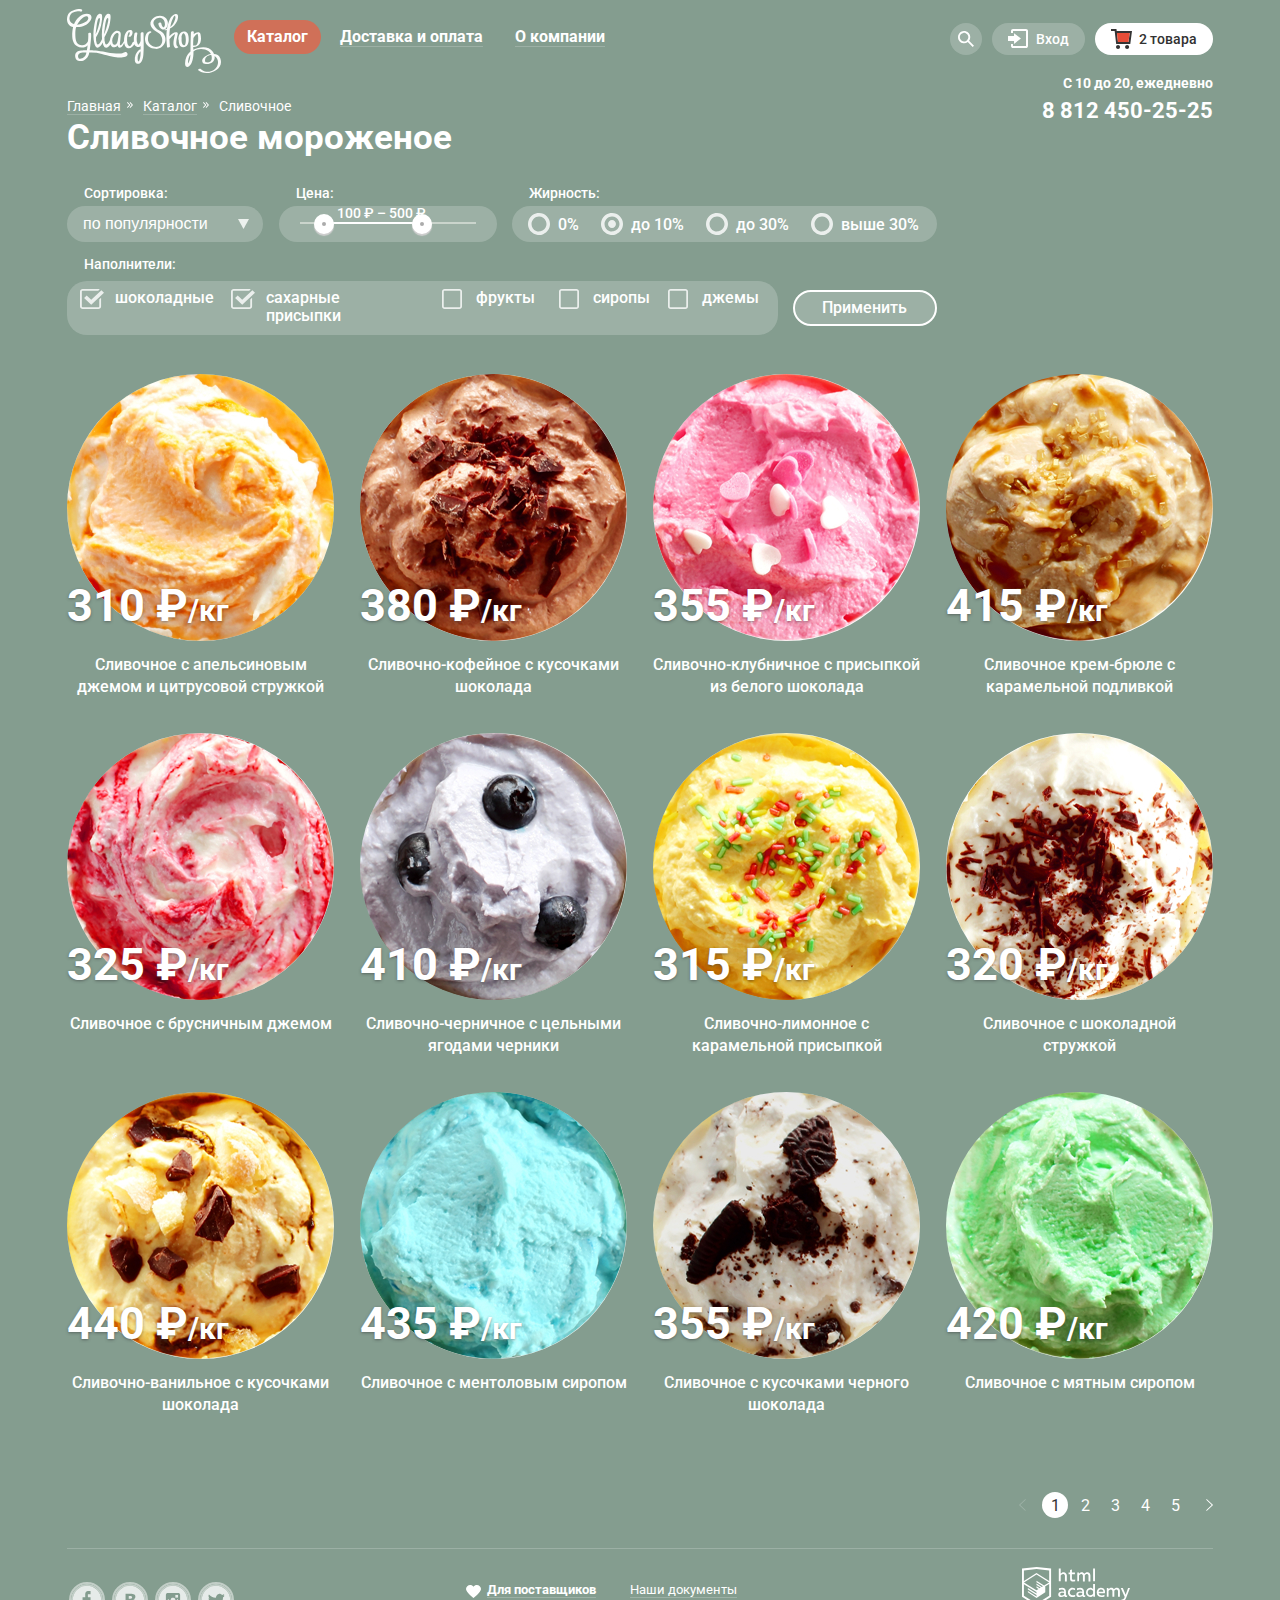
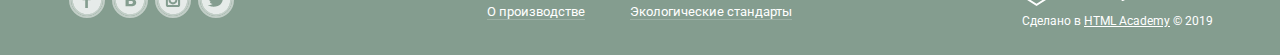
==== catalog.html @ bc0d230f "Декоративные элементы на внутренней странице Правки" ====
<!DOCTYPE html>
<html class="page" lang="ru">

<head>
  <meta charset="utf-8">
  <title>Каталог магазина "Глейси"</title>
  <link rel="stylesheet" href="https://fonts.googleapis.com/css2?family=Roboto:wght@400;500;700&;subset=latin,cyrillic">
  <link href="css/normalize.css" rel="stylesheet">
  <link href="css/style.css" rel="stylesheet">
</head>

<body class="page-body inner-body">
  <header class="main-header container">
    <nav class="main-navigation">
      <a class="main-header-logo" href="index.html">
        <img src="img/logo.svg" width="154" height="64" alt="Логотип магазина Глейси">
      </a>
      <ul class="site-navigation">
        <li class="site-navigation-item site-navigation-current"><a class="site-navigation-link">Каталог</a>
          <ul class="sub-navigation">
            <li><a class="sub-navigation-title">Новинки</a></li>
            <li><a class="sub-navigation-link sub-navigation-current" href="catalog.html">Сливочное</a></li>
            <li><a class="sub-navigation-link" href="">Щербеты</a></li>
            <li><a class="sub-navigation-link" href="">Фруктовый лед</a></li>
            <li><a class="sub-navigation-link" href="">Мелорин</a></li>
          </ul>
        </li>
        <li class="site-navigation-item"><a class="site-navigation-link" href=""><span>Доставка и оплата</span></a></li>
        <li class="site-navigation-item"><a class="site-navigation-link" href=""><span>О компании</span></a></li>
      </ul>
    </nav>
    <div class="user-navigation">
      <div class="header-search-wrapper">
        <form class="header-search" method="post">
          <label for="search"></label>
          <input type="search" id="search" placeholder="Крем-брюле">
        </form>
      </div>
      <div class="header-login-wrapper">
        <button class="header-login user-button" type="button">Вход</button>
        <section class="modal-account">
          <h2 class="visually-hidden">Вход в личный кабинет</h2>
          <form class="account-form" action="#" method="post">
            <p>
              <label class="visually-hidden" for="account-email">Ваш e-mail</label>
              <input type="email" id="account-email" placeholder="email@example.com">
            </p>
            <p>
              <label class="visually-hidden" for="password">Ваш пароль</label>
              <input type="password" id="password" placeholder="......">
            </p>
            <button class="account-button button" type="submit">Войти</button>
          </form>
          <div class="modal-link-wrapper">
            <a class="modal-link" href="#"><span>Забыли пароль?</span></a>
            <a class="modal-link" href="#"><span>Новая регистрация</span></a>
          </div>
        </section>
      </div>
      <div class="header-cart-wrapper">
        <button class="header-cart user-button header-cart-full" type="button">2 товара</button>
        <section class="modal-user-cart">
          <h2 class="visually-hidden">Товары корзины</h2>
          <div class="modal-user-cart-wrapper">
            <ul class="user-cart-list">
              <li class="user-cart-item">
                <button class="item-remove" type="button" aria-label="Отменить"></button>
                <img src="img/cart-image-1.png" width="33" height="33" alt="Пломбир с апельсиновым джемом">
                <h3 class="cart-item-title">Пломбир с апельсиновым джемом</h3>
                <p class="cart-item-price">1,5 кг х <span>200 руб.</span></p>
                <p class="cart-item-total-price">300 руб.</p>
              </li>
              <li class="user-cart-item">
                <button class="item-remove" type="button" aria-label="Отменить"></button>
                <img src="img/cart-image-2.png" width="33" height="33" alt="Клубничный пломбир с присыпкой из белого шоколада">
                <h3 class="cart-item-title">Клубничный пломбир с присыпкой из белого шоколада</h3>
                <p class="cart-item-price">1,5 кг х <span>300 руб.</span></p>
                <p class="cart-item-total-price">450 руб.</p>
              </li>
            </ul>
            <p class="user-cart-total-price">Итого: 750 руб.</p>
            <a class="user-cart-button button" href="#">Оформить заказ</a>
          </div>
        </section>
      </div>
    </div>
    <div class="header-contact-wrapper">
      <p class="header-opening">С 10 до 20, ежедневно</p>
      <a class="header-tel" href="tel:88124502525">8 812 450-25-25</a>
    </div>
  </header>

  <main class="page-catalog container">
    <ul class="breadcrumbs">
      <li>
        <a href="index.html">Главная</a>
      </li>
      <li>
        <a href="catalog.html">Каталог</a>
      </li>
      <li class="breadcrumbs-current">
        Сливочное
      </li>
    </ul>
    <h1 class="page-title">Сливочное мороженое</h1>
    <section class="filter">
      <h2 class="visually-hidden">Фильтр мороженого</h2>
      <form class="filter-form" action="https://echo.htmlacademy.ru/" method="get">
        <fieldset class="sorting">
          <legend>Сортировка:</legend>
          <select class="filter-sorting" name="sorting">
            <option class="filter-sorting-option" value="rating">по популярности</option>
            <option class="filter-sorting-option" value="low-cost">сначала не дорогие</option>
            <option class="filter-sorting-option" value="high-cost">сначала дорогие</option>
            <option class="filter-sorting-option" value="fat-content">по жирности</option>
          </select>
        </fieldset>
        <fieldset class="price">
          <legend>Цена:</legend>
          <div class="range-filter">
            <div class="range-controls">
              <div class="scale">
                <div class="bar"></div>
                <div class="toggle toggle-min"></div>
                <div class="toggle toggle-max"></div>
            </div>
            </div>
            <div class="price-controls">
              <label class="min-price">
              100 ₽ – <input class="visually-hidden" type="number" name="min-price" value="0">
              </label>
              <label class="max-price">
                500 ₽ <input class="visually-hidden" type="number" name="max-price" value="15000">
              </label>
            </div>
        </div>
        </fieldset>
        <fieldset class="fat">
          <legend>Жирность:</legend>
          <ul class="fat-list">
            <li class="filter-option filter-radio">
              <input class="visually-hidden filter-input-radio filter-input" type="radio" id="fat-zero" name="fat" value="zero">
              <label for="fat-zero">0%</label>
            </li>
            <li class="filter-option filter-radio">
              <input class="visually-hidden filter-input-radio filter-input" type="radio" id="fat-ten" name="fat" value="ten" checked>
              <label for="fat-ten">до 10%</label>
            </li>
            <li class="filter-option filter-radio">
              <input class="visually-hidden filter-input-radio filter-input" type="radio" id="fat-lessthirty" name="fat" value="lessthirty">
              <label for="fat-lessthirty">до 30%</label>
            </li>
            <li class="filter-option filter-radio">
              <input class="visually-hidden filter-input-radio filter-input" type="radio" id="fat-morethirty" name="fat" value="morethirty">
              <label for="fat-morethirty">выше 30%</label>
            </li>
          </ul>
        </fieldset>
        <fieldset class="filling">
          <legend class="filling-legend">Наполнители:</legend>
          <ul class="filling-list">
            <li class="filter-option-checkbox filter-checkbox">
              <input class="visually-hidden filter-input-checkbox filter-input" type="checkbox" name="chocolate" id="chocolate" checked>
              <label for="chocolate">шоколадные</label>
            </li>
            <li class="filter-option-checkbox filter-checkbox">
              <input class="visually-hidden filter-input-checkbox filter-input" type="checkbox" name="sugar" id="sugar" checked>
              <label for="sugar">сахарные присыпки</label>
            </li>
            <li class="filter-option-checkbox filter-checkbox">
              <input class="visually-hidden filter-input-checkbox filter-input" type="checkbox" name="fruits" id="fruits">
              <label for="fruits">фрукты</label>
            </li>
            <li class="filter-option-checkbox filter-checkbox">
              <input class="visually-hidden filter-input-checkbox filter-input" type="checkbox" name="syrup" id="syrup">
              <label for="syrup">сиропы</label>
            </li>
            <li class="filter-option-checkbox filter-checkbox">
              <input class="visually-hidden filter-input-checkbox filter-input" type="checkbox" name="jam" id="jam">
              <label for="jam">джемы</label>
            </li>
          </ul>
        </fieldset>
        <button class="filter-button" type="submit">Применить</button>
      </form>
    </section>
    <section class="catalog">
      <h2 class="visually-hidden">Каталог сливочного мороженого</h2>
      <ul class="catalog-list">
        <li class="catalog-item">
          <img class="catalog-image" src="img/catalog-image-1.jpg" width="267" height="267" alt="Апельсиновое мороженое">
          <p class="catalog-price">310 ₽<span>/кг</span></p>
          <h3 class="catalog-title">Сливочное с апельсиновым джемом и цитрусовой стружкой</h3>
          <div class="catalog-item-hover">
            <button class="catalog-button button" type="button">Быстрый просмотр</button>
          </div>
        </li>
        <li class="catalog-item">
          <img class="catalog-image" src="img/catalog-image-2.jpg" width="267" height="267" alt="Кофейное мороженое">
          <p class="catalog-price">380 ₽<span>/кг</span></p>
          <h3 class="catalog-title">Сливочно-кофейное с кусочками шоколада</h3>
          <div class="catalog-item-hover">
            <button class="catalog-button button" type="button">Быстрый просмотр</button>
          </div>
        </li>
        <li class="catalog-item">
          <img class="catalog-image" src="img/catalog-image-3.jpg" width="267" height="267" alt="Клубничное мороженое">
          <p class="catalog-price">355 ₽<span>/кг</span></p>
          <h3 class="catalog-title">Сливочно-клубничное с присыпкой из белого шоколада</h3>
          <div class="catalog-item-hover">
            <button class="catalog-button button" type="button">Быстрый просмотр</button>
          </div>
        </li>
        <li class="catalog-item">
          <img class="catalog-image" src="img/catalog-image-4.jpg" width="267" height="267" alt="Мороженое крем-брюле">
          <p class="catalog-price">415 ₽<span>/кг</span></p>
          <h3 class="catalog-title">Сливочное крем-брюле с карамельной подливкой</h3>
          <div class="catalog-item-hover">
            <button class="catalog-button button" type="button">Быстрый просмотр</button>
          </div>
        </li>
        <li class="catalog-item">
          <img class="catalog-image" src="img/catalog-image-5.jpg" width="267" height="267" alt="Брусничное мороженое">
          <p class="catalog-price">325 ₽<span>/кг</span></p>
          <h3 class="catalog-title">Сливочное с брусничным джемом</h3>
          <div class="catalog-item-hover">
            <button class="catalog-button button" type="button">Быстрый просмотр</button>
          </div>
        </li>
        <li class="catalog-item">
          <img class="catalog-image" src="img/catalog-image-6.jpg" width="267" height="267" alt="Черничное мороженое">
          <p class="catalog-price">410 ₽<span>/кг</span></p>
          <h3 class="catalog-title">Сливочно-черничное с цельными ягодами черники</h3>
          <div class="catalog-item-hover">
            <button class="catalog-button button" type="button">Быстрый просмотр</button>
          </div>
        </li>
        <li class="catalog-item">
          <img class="catalog-image" src="img/catalog-image-7.jpg" width="267" height="267" alt="Лимонное мороженое">
          <p class="catalog-price">315 ₽<span>/кг</span></p>
          <h3 class="catalog-title">Сливочно-лимонное с карамельной присыпкой</h3>
          <div class="catalog-item-hover">
            <button class="catalog-button button" type="button">Быстрый просмотр</button>
          </div>
        </li>
        <li class="catalog-item">
          <img class="catalog-image" src="img/catalog-image-8.jpg" width="267" height="267" alt="С шоколадной стружкой">
          <p class="catalog-price">320 ₽<span>/кг</span></p>
          <h3 class="catalog-title">Сливочное с шоколадной стружкой</h3>
          <div class="catalog-item-hover">
            <button class="catalog-button button" type="button">Быстрый просмотр</button>
          </div>
        </li>
        <li class="catalog-item">
          <img class="catalog-image" src="img/catalog-image-9.jpg" width="267" height="267" alt="Ванильное мороженое">
          <p class="catalog-price">440 ₽<span>/кг</span></p>
          <h3 class="catalog-title">Сливочно-ванильное с кусочками шоколада</h3>
          <div class="catalog-item-hover">
            <button class="catalog-button button" type="button">Быстрый просмотр</button>
          </div>
        </li>
        <li class="catalog-item">
          <img class="catalog-image" src="img/catalog-image-10.jpg" width="267" height="267" alt="С ментоловым сиропом">
          <p class="catalog-price">435 ₽<span>/кг</span></p>
          <h3 class="catalog-title">Сливочное с ментоловым сиропом</h3>
          <div class="catalog-item-hover">
            <button class="catalog-button button" type="button">Быстрый просмотр</button>
          </div>
        </li>
        <li class="catalog-item">
          <img class="catalog-image" src="img/catalog-image-11.jpg" width="267" height="267" alt="С черным шоколадом">
          <p class="catalog-price">355 ₽<span>/кг</span></p>
          <h3 class="catalog-title">Сливочное с кусочками черного шоколада</h3>
          <div class="catalog-item-hover">
            <button class="catalog-button button" type="button">Быстрый просмотр</button>
          </div>
        </li>
        <li class="catalog-item">
          <img class="catalog-image" src="img/catalog-image-12.jpg" width="267" height="267" alt="С мятным сиропом">
          <p class="catalog-price">420 ₽<span>/кг</span></p>
          <h3 class="catalog-title">Сливочное с мятным сиропом</h3>
          <div class="catalog-item-hover">
            <button class="catalog-button button" type="button">Быстрый просмотр</button>
          </div>
        </li>
      </ul>
    </section>
    <ul class="pagination-list">
      <li class="pagination-item pagination-item-previous">
        <a><span class="visually-hidden">Предыдущая</span></a>
      </li>
      <li class="pagination-item pagination-item-current">
        <a>1</a>
      </li>
      <li class="pagination-item">
        <a href="#">2</a>
      </li>
      <li class="pagination-item">
        <a href="#">3</a>
      </li>
      <li class="pagination-item">
        <a href="#">4</a>
      </li>
      <li class="pagination-item">
        <a href="#">5</a>
      </li>
      <li class="pagination-item pagination-item-next">
        <a href="#"><span class="visually-hidden">Следующая</span></a>
      </li>
    </ul>
  </main>

  <footer class="page-footer main-footer container">
    <section class="footer-socials">
      <h2 class="visually-hidden">Наши социальные сети</h2>
      <ul class="footer-socials-list">
        <li>
          <a class="social-button" href="#">
            <span class="visually-hidden">Фейсбук</span>
            <svg class="facebook-icon" width="32" height="32" viewBox="0 0 36 36" fill="none">
              <path d="M18 35C27.3888 35 35 27.3888 35 18C35 8.61116 27.3888 1 18 1C8.61116 1 1 8.61116 1 18C1 27.3888 8.61116 35 18 35Z" stroke="white" stroke-opacity="0.5" stroke-width="2" />
              <path
                d="M18 2C14.8355 2 11.7421 2.93838 9.11088 4.69649C6.4797 6.45459 4.42894 8.95345 3.21793 11.8771C2.00693 14.8007 1.69008 18.0177 2.30744 21.1214C2.92481 24.2251 4.44866 27.0761 6.6863 29.3137C8.92394 31.5513 11.7749 33.0752 14.8786 33.6926C17.9823 34.3099 21.1993 33.9931 24.1229 32.7821C27.0466 31.5711 29.5454 29.5203 31.3035 26.8891C33.0616 24.2579 34 21.1645 34 18C34 13.7565 32.3143 9.68687 29.3137 6.68629C26.3131 3.68571 22.2435 2 18 2ZM22.06 11.45H19V14.9H22V18.34H19V27H16V18.34H13V14.9H16V11.45C15.9449 10.5957 16.2291 9.75426 16.7908 9.1083C17.3525 8.46234 18.1464 8.06407 19 8H22V11.45H22.06Z"
                fill="white" fill-opacity="0.8" />
            </svg>
          </a>
        </li>
        <li>
          <a class="social-button" href="#">
            <span class="visually-hidden">Вконтакте</span>
            <svg class="vk-icon" width="32" height="32" viewBox="0 0 36 36" fill="none">
              <path d="M18 35C27.3888 35 35 27.3888 35 18C35 8.61116 27.3888 1 18 1C8.61116 1 1 8.61116 1 18C1 27.3888 8.61116 35 18 35Z" stroke="white" stroke-opacity="0.5" stroke-width="2" />
              <path
                d="M18.64 16.49C18.9652 16.4904 19.2875 16.4293 19.59 16.31C19.8645 16.2077 20.0922 16.0085 20.23 15.75C20.3343 15.4964 20.3854 15.2241 20.38 14.95C20.376 14.7057 20.3143 14.4659 20.2 14.25C20.0714 14.0066 19.8523 13.8235 19.59 13.74C19.2687 13.627 18.9306 13.5695 18.59 13.57H16.59V16.57H17.16C17.75 16.52 18.24 16.51 18.64 16.49Z"
                fill="white" fill-opacity="0.8" />
              <path
                d="M20.12 19.08C19.751 19.0101 19.3752 18.9832 19 19H16.61V22.5H19.06C19.4757 22.4953 19.8865 22.4104 20.27 22.25C20.591 22.1392 20.8632 21.9199 21.04 21.63C21.1865 21.3527 21.2621 21.0436 21.26 20.73C21.2753 20.3782 21.1848 20.0298 21 19.73C20.7922 19.4167 20.4806 19.1865 20.12 19.08Z"
                fill="white" fill-opacity="0.8" />
              <path
                d="M18 2C14.8355 2 11.7421 2.93838 9.11088 4.69649C6.4797 6.45459 4.42894 8.95345 3.21793 11.8771C2.00693 14.8007 1.69008 18.0177 2.30744 21.1214C2.92481 24.2251 4.44866 27.0761 6.6863 29.3137C8.92394 31.5513 11.7749 33.0752 14.8786 33.6926C17.9823 34.3099 21.1993 33.9931 24.1229 32.7821C27.0466 31.5711 29.5454 29.5203 31.3035 26.8891C33.0616 24.2579 34 21.1645 34 18C34 13.7565 32.3143 9.68687 29.3137 6.68629C26.3131 3.68571 22.2435 2 18 2ZM24.6 22.53C24.3376 23.056 23.9537 23.5119 23.48 23.86C22.9342 24.2714 22.3122 24.5705 21.65 24.74C20.8286 24.9383 19.9848 25.029 19.14 25.01H13V11H18.45C19.2781 10.9868 20.1063 11.0235 20.93 11.11C21.473 11.194 21.9994 11.3627 22.49 11.61C22.9868 11.8462 23.4013 12.2258 23.68 12.7C23.9455 13.1728 24.0801 13.7079 24.07 14.25C24.0819 14.8916 23.8931 15.5209 23.53 16.05C23.1452 16.588 22.6142 17.0045 22 17.25V17.32C22.8272 17.4588 23.5898 17.8541 24.18 18.45C24.7295 19.0712 25.0163 19.8815 24.98 20.71C25.0043 21.3386 24.8738 21.9636 24.6 22.53Z"
                fill="white" fill-opacity="0.8" />
            </svg>
          </a>
        </li>
        <li>
          <a class="social-button" href="#">
            <span class="visually-hidden">Инстаграм</span>
            <svg class="instagram-icon" width="32" height="32" viewBox="0 0 36 36" fill="none">
              <path d="M18 35C27.3888 35 35 27.3888 35 18C35 8.61116 27.3888 1 18 1C8.61116 1 1 8.61116 1 18C1 27.3888 8.61116 35 18 35Z" stroke="white" stroke-opacity="0.5" stroke-width="2" />
              <g opacity="0.8">
                <path
                  d="M22.92 18C22.92 19.3155 22.3974 20.5771 21.4673 21.5072C20.5371 22.4374 19.2755 22.96 17.96 22.96C16.6445 22.96 15.3829 22.4374 14.4528 21.5072C13.5226 20.5771 13 19.3155 13 18C13.001 17.6158 13.048 17.233 13.14 16.86H12.24V23.7H23.64V16.86H22.74C22.8406 17.2325 22.901 17.6147 22.92 18Z"
                  fill="white" />
                <path
                  d="M18 20.66C18.5252 20.656 19.0375 20.4967 19.4723 20.202C19.9071 19.9073 20.245 19.4905 20.4432 19.0042C20.6415 18.5178 20.6913 17.9836 20.5864 17.4689C20.4816 16.9542 20.2266 16.4821 19.8539 16.1121C19.4811 15.7421 19.0071 15.4908 18.4916 15.3897C17.9762 15.2887 17.4424 15.3425 16.9575 15.5445C16.4726 15.7464 16.0584 16.0873 15.7669 16.5243C15.4755 16.9613 15.32 17.4748 15.32 18C15.3213 18.3506 15.3917 18.6976 15.5271 19.021C15.6625 19.3444 15.8602 19.638 16.1091 19.8851C16.358 20.1321 16.653 20.3276 16.9775 20.4606C17.3019 20.5936 17.6494 20.6613 18 20.66Z"
                  fill="white" />
                <path d="M23.68 12.3H20.64V15.34H23.68V12.3Z" fill="white" />
                <path
                  d="M18 2C14.8355 2 11.7421 2.93838 9.11088 4.69649C6.4797 6.45459 4.42894 8.95345 3.21793 11.8771C2.00693 14.8007 1.69008 18.0177 2.30744 21.1214C2.92481 24.2251 4.44866 27.0761 6.6863 29.3137C8.92394 31.5513 11.7749 33.0752 14.8786 33.6926C17.9823 34.3099 21.1993 33.9931 24.1229 32.7821C27.0466 31.5711 29.5454 29.5203 31.3035 26.8891C33.0616 24.2579 34 21.1645 34 18C34 13.7565 32.3143 9.68687 29.3137 6.68629C26.3131 3.68571 22.2435 2 18 2ZM26 23.7C26.0027 24.0045 25.9444 24.3064 25.8285 24.588C25.7127 24.8696 25.5416 25.1251 25.3253 25.3395C25.1091 25.5539 24.8521 25.7228 24.5695 25.8362C24.2869 25.9497 23.9845 26.0054 23.68 26H12.28C11.9793 25.9987 11.6818 25.9382 11.4044 25.8219C11.1271 25.7056 10.8754 25.5358 10.6637 25.3222C10.4519 25.1086 10.2844 24.8554 10.1705 24.5771C10.0566 24.2988 9.99869 24.0007 10 23.7V12.3C9.99869 11.9993 10.0566 11.7012 10.1705 11.4229C10.2844 11.1446 10.4519 10.8914 10.6637 10.6778C10.8754 10.4642 11.1271 10.2944 11.4044 10.1781C11.6818 10.0618 11.9793 10.0013 12.28 10H23.67C23.9749 9.99467 24.2778 10.0503 24.561 10.1636C24.8441 10.2769 25.1017 10.4457 25.3188 10.6599C25.5358 10.8742 25.7079 11.1296 25.8249 11.4112C25.9418 11.6929 26.0014 11.995 26 12.3V23.7Z"
                  fill="white" />
              </g>
            </svg>
          </a>
        </li>
        <li>
          <a class="social-button" href="#">
            <span class="visually-hidden">Твиттер</span>
            <svg class="twitter-icon" width="32" height="32" viewBox="0 0 36 36" fill="none">
              <path d="M18 35C27.3888 35 35 27.3888 35 18C35 8.61116 27.3888 1 18 1C8.61116 1 1 8.61116 1 18C1 27.3888 8.61116 35 18 35Z" stroke="white" stroke-opacity="0.5" stroke-width="2" />
              <path
                d="M18 2C14.8355 2 11.7421 2.93838 9.11088 4.69649C6.4797 6.45459 4.42894 8.95345 3.21793 11.8771C2.00693 14.8007 1.69008 18.0177 2.30744 21.1214C2.92481 24.2251 4.44866 27.0761 6.6863 29.3137C8.92394 31.5513 11.7749 33.0752 14.8786 33.6926C17.9823 34.3099 21.1993 33.9931 24.1229 32.7821C27.0466 31.5711 29.5454 29.5203 31.3035 26.8891C33.0616 24.2579 34 21.1645 34 18C34 13.7565 32.3143 9.68687 29.3137 6.68629C26.3131 3.68571 22.2435 2 18 2ZM25.94 14.81C25.69 21.33 22.48 25.64 14.94 25.51H14.46C14.01 25.51 9.91001 25.07 9.11001 23.69C10.8989 23.9555 12.7228 23.5494 14.23 22.55C13.18 22.26 11.31 22.09 10.98 19.7C11.3928 19.8642 11.8441 19.9058 12.28 19.82C11 19 9.53001 18.3 9.61001 16.17C10.028 16.4893 10.5445 16.652 11.07 16.63C10.3 16.4 8.92001 13.39 10.07 11.85C12.07 13.64 14.14 15.33 17.87 15.49C18.1 13.28 19.11 11.79 21.04 11.17C21.7375 10.9333 22.4908 10.9157 23.1986 11.1195C23.9065 11.3232 24.5351 11.7387 25 12.31C25.74 12.08 26.45 11.84 27.19 11.62C27.1758 11.9571 27.0846 12.2865 26.9234 12.5829C26.7622 12.8793 26.5353 13.1349 26.26 13.33C26.5167 13.3601 26.7768 13.3336 27.0221 13.2524C27.2674 13.1712 27.492 13.0372 27.68 12.86C27.5628 13.2985 27.3443 13.7034 27.0421 14.0421C26.7399 14.3808 26.3624 14.6438 25.94 14.81Z"
                fill="white" fill-opacity="0.8" />
            </svg>
          </a>
        </li>
      </ul>
    </section>
    <section class="info">
      <h2 class="visually-hidden">О нас</h2>
      <ul class="info-list">
        <li class="info-item info-item-liked">
          <a class="info-link info-link-supplier" href="#">Для поставщиков</a>
        </li>
        <li class="info-item">
          <a class="info-link" href="#">Наши документы</a>
        </li>
        <li class="info-item">
          <a class="info-link" href="#">О производстве</a>
        </li>
        <li class="info-item">
          <a class="info-link" href="#">Экологические стандарты</a>
        </li>
      </ul>
    </section>
    <section class="copyright">
      <h2 class="visually-hidden">Разработано:</h2>
      <a class="copyright-link" href="https://htmlacademy.ru/intensive/htmlcss">
        <img class="htmlacademy-logo" src="img/html-academy-logo.svg" width="108" height="39" alt="Логотип HTML Academy">
      </a>
      <p class="copyright-text"><a href="https://htmlacademy.ru/intensive/htmlcss">Сделано в <span>HTML Academy</span> &copy; 2019</a></p>
    </section>
  </footer>
</body>

</html>
---- css/style.css ----
:root {
  --basic-white: #ffffff;
  --basic-background: #849d8f;
  --basic-button: linear-gradient(180deg, #f26843 0%, #e74a35 100%);
  --basic-text: #323232;

  --special-subscription: #5a5a5a;
  --special-placeholder: #999999;
  --special-formbackground: #f8f7f4;
  --special-sliderbackground1: #8996a6;
  --special-sliderbackground2: #9d8b84;
  --special-submenuhover: #fbdEd7;
  --special-submenuactive: #f6b5a5;
  --special-menuactive: #ededed;
  --special-menuactiveshadow: #696969;
  --special-menucurrent: #d07058;
  --special-loginbutton: rgba(255, 255, 255, 0.2);
  --special-buttonshadow: 0px 2px 2px rgba(172, 16, 0, 0.64);
  --special-buttontextshadow: rgba(160, 32, 11, 0.76);
  --special-buttonhover: linear-gradient(0deg, rgba(255, 255, 255, 0.2), rgba(255, 255, 255, 0.2)), linear-gradient(180deg, #F26843 0%, #E74A35 100%);
  --special-buttonshadowhover: #ac1000;
  --special-buttonactive: linear-gradient(0deg, rgba(0, 0, 0, 0.07), rgba(0, 0, 0, 0.07)), linear-gradient(180deg, #F26843 0%, #E74A35 100%);
  --special-buttonactiveshadow: #942718;
  --special-bannerraspberry: #4e1821;
  --special-bannerchocolate: #664b3a;
  --special-priceshadow: rgba(49, 50, 53, 0.5);
  --special-addressbackground: #fefefe;
  --special-subscriptioninput: rgba(178, 178, 178, 0.52);
  --special-linkhover: #ffbc9e;
  --specil-linkhover2: #e84d37;
  --specil-formborder: #d3d3d2;
  --special-formfocus: rgba(46, 136, 228, 0.52);
  --special-linkunderline: rgba(255, 188, 158, 0.3);
  --special-itemprice: #ababab;
}

/* Global */
body {
  min-width: 1200px;
  margin: 0;
  padding: 0;
  font-family: "Roboto", Arial, sans-serif;
  font-size: 16px;
  line-height: 22px;
  font-weight: normal;
  color: var(--basic-white);
  background-color: var(--basic-background);
}

a {
  text-decoration: none;
}

img {
  max-width: 100%;
  height: auto;
}

.visually-hidden {
  position: absolute;
  width: 1px;
  height: 1px;
  margin: -1px;
  border: 0;
  padding: 0;
  white-space: nowrap;
  clip: rect(0 0 0 0);
  overflow: hidden;
}

/* Grid */
.page {
  height: 100%;
}

.page-body {
  position: relative;
  min-height: 100%;
  display: grid;
  grid-template-rows: min-content 1fr min-content;
  align-content: start;
}

.site-wrapper {
  background-repeat: no-repeat;
  background-position: top 83px center;
}

.site-wrapper-1 {
  background-color: var(--basic-background);
  background-image: url("../img/slide-image-1.png");
}

.site-wrapper-2 {
  background-color: var(--special-sliderbackground1);
  background-image: url("../img/slide-image-2.png");
}

.site-wrapper-3 {
  background-color: var(--special-sliderbackground2);
  background-image: url("../img/slide-image-3.png");
}

/* Container  */
.container {
  box-sizing: border-box;
  width: 1200px;
  margin: 0 auto;
  padding: 0 27px;
}

.page-catalog {
  display: grid;
  margin-top: -26px;
}

/* Main-header */
.main-header {
  box-sizing: border-box;
  display: grid;
  grid-template-columns: 1fr auto;
  grid-template-rows: 1fr min-content;
}

.button {
  padding: 10px 1.25em;
  font: inherit;
  font-weight: bold;
  font-size: 18px;
  line-height: 24px;
  color: var(--basic-white);
  background: var(--basic-button);
  box-shadow: var(--special-buttonshadow);
  border: none;
  border-radius: 70px;
  cursor: pointer;
}

.button:hover,
.button:focus {
  background: var(--special-buttonhover);
  box-shadow: 0px 2px 2px var(--special-buttonshadowhover);
  outline: none;
}

.button:active {
  background: var(--special-buttonactive);
  box-shadow: var(--special-buttonactiveshadow);
}

.main-header-logo {
  width: 154px;
  height: 64px;
  margin-right: 13px;
}

/* Main navigation */
.main-navigation {
  margin-top: 9px;
  display: grid;
  grid-template-columns: auto 1fr;
  font-weight: bold;
  font-size: 16px;
  line-height: 18px;
  color: var(--basic-white);
}

.site-navigation {
  margin: 0;
  padding: 0;
  margin-top: 11px;
  display: flex;
  flex-wrap: wrap;
  list-style: none;
}

.site-navigation-item {
  margin-right: 6px;
}

.site-navigation > li {
  position: relative;
}

.site-navigation-link {
  display: block;
  padding-top: 8px;
  padding-left: 13px;
  padding-right: 13px;
  color: var(--basic-white);

}

.site-navigation-item span {
  border-bottom: 1px solid var(--special-loginbutton);
}

.site-navigation-current > a {
  padding-top: 8px;
  padding-bottom: 8px;
  background-color: var(--special-menucurrent);
  border-radius: 26px;
}

.site-navigation-link:hover,
.site-navigation-link:focus {
  padding-bottom: 8px;
  color: var(--basic-text);
  background-color: var(--basic-white);
  border-radius: 26px;
  outline: none;
}

.site-navigation-link:active {
  background-color: var(--special-menuactive);
  box-shadow: inset 0px 2px 1px var(--special-menuactiveshadow);
}

.sub-navigation {
  position: absolute;
  width: 143px;
  top: 38px;
  left: -9px;
  margin: 0;
  padding: 0;
  list-style: none;
  background-color: var(--basic-white);
  border-radius: 4px;
  box-shadow: 0px 20px 20px rgba(0, 0, 0, 0.4);
  display: none;
  z-index: 3;
}

.site-navigation > li:hover .sub-navigation {
  display: block;
}

.sub-navigation-link {
  display: block;
  margin-bottom: 5px;
  padding-left: 21px;
  padding-top: 5px;
  padding-bottom: 5px;
  font-weight: normal;
  font-size: 14px;
  line-height: 16px;
  color: var(--basic-text);
}

.sub-navigation-title {
  position: relative;
  display: block;
  padding-left: 21px;
  padding-top: 10px;
  padding-bottom: 17px;
  font-weight: bold;
  font-size: 14px;
  line-height: 18px;
  color: var(--basic-text);
}

.sub-navigation-title::after {
  position: absolute;
  content: "";
  top: 37px;
  left: 6px;
  width: 128px;
  height: 1px;
  background-color: rgba(50, 50, 50, 0.2);
}

.sub-navigation-current {
  color: var(--basic-white);
  background-color: var(--special-menucurrent);
}

.sub-navigation-link:hover,
.sub-navigation-link:focus {
  background-color: var(--special-submenuhover);
  border-radius: 0;
}

.sub-navigation-link:active {
  background-color: var(--special-submenuactive);
  box-shadow: none;
  border-radius: 0;
}

.sub-navigation-current:hover,
.sub-navigation-current:focus {
  color: var(--basic-text);
}

/* User navigation */
.user-navigation {
  display: flex;
  align-items: center;
  margin-top: 5px;
}

/* Search */
.header-search-wrapper {
  position: relative;
  width: 32px;
  height: 32px;
  margin-right: 10px;
  background-color: rgba(255, 255, 255, 0.2);
  border-radius: 50%;
}

.header-search-wrapper:hover .header-search {
  display: block;
}

.header-search-wrapper::before {
  position: absolute;
  content: "";
  width: 16px;
  height: 16px;
  top: 8px;
  left: 8px;
  background-image: url("../img/icon-search.svg");
  background-repeat: no-repeat;
  background-position: 0 0;
  cursor: pointer;
}

.header-search-wrapper:hover::before,
.header-search-wrapper:focus::before {
  position: absolute;
  content: "";
  width: 16px;
  height: 16px;
  top: 8px;
  left: 8px;
  background-image: url("../img/icon-search-hover.svg");
  background-repeat: no-repeat;
  background-position: 0 0;
  cursor: pointer;
}

.header-search-wrapper:hover,
.header-search-wrapper:focus {
  background-color: var(--basic-white);
}

.header-search {
  position: absolute;
  width: 341px;
  height: 84px;
  top: 36px;
  left: -309px;
  background-color: var(--special-formbackground);
  border-radius: 4px;
  box-shadow: 0px 20px 20px rgba(0, 0, 0, 0.4);
  display: none;
}

.header-search input {
  box-sizing: border-box;
  width: 311px;
  margin-top: 19px;
  margin-left: 15px;
  padding-left: 15px;
  padding-top: 15px;
  padding-bottom: 11px;
  font: inherit;
  font-size: 14px;
  line-height: 16px;
  color: var(--special-placeholder);
  border: 1px solid var(--specil-formborder);
  border-radius: 4px;
}

/* Login/Cart */
.user-button {
  position: relative;
  padding-left: 44px;
  padding-top: 8px;
  padding-bottom: 8px;
  padding-right: 16px;
  font: inherit;
  font-weight: 500;
  font-size: 14px;
  line-height: 16px;
  text-align: center;
  border: none;
  color: var(--basic-white);
  background-color: var(--special-loginbutton);
  border-radius: 20px;
  cursor: pointer;
}

.header-login-wrapper {
  position: relative;
}

.modal-account {
  position: absolute;
  top: 36px;
  right: 11px;
  box-sizing: border-box;
  width: 277px;
  padding-top: 20px;
  padding-left: 19px;
  padding-right: 16px;
  min-height: 214px;
  color: var(--basic-text);
  background-color: var(--special-formbackground);
  box-shadow: 0px 20px 20px rgba(0, 0, 0, 0.4);
  border-radius: 4px;
  display: none;
  z-index: 20;
}

.header-login-wrapper:hover .modal-account {
  display: block;
}

.account-form p {
  margin: 0;
  padding: 0;
  margin-bottom: 20px;
}

.modal-link-wrapper {
  position: absolute;
  right: 16px;
  top: 151px;
}

.modal-link {
  display: block;
  margin-bottom: 6px;
  font-size: 13px;
  line-height: 15px;
  color: var(--basic-text);
}

.modal-link span {
  border-bottom: 1px solid rgba(50, 50, 50, 0.3);
}

.modal-link:hover,
.modal-link:focus,
.modal-link:active {
  color: var(--specil-linkhover2);
}

.account-form input {
  box-sizing: border-box;
  width: 241px;
  height: 44px;
  padding-left: 15px;
  font: inherit;
  color: var(--basic-text);
  border: 1px solid var(--specil-formborder);
}

.account-form input:hover {
  border: 2px solid var(--special-subscriptioninput);
}

.account-form input:focus {
  border: 2px solid var(--special-formfocus);
  outline: none;
}

.account-button {
  padding: 13px 26px;
  line-height: 16px;
  border-radius: 26px;
}

.header-login {
  margin-right: 10px;
}

.header-login:hover,
.header-login:focus {
  color: var(--basic-text);
  background-color: var(--basic-white);
  outline: none;
}

.header-login::before {
  position: absolute;
  content: "";
  width: 20px;
  height: 19px;
  left: 16px;
  top: 6px;
  background-image: url("../img/icon-login.svg");
  background-repeat: no-repeat;
  background-position: 0 0;
}

.header-login:hover::before,
.header-login:focus::before {
  position: absolute;
  content: "";
  width: 20px;
  height: 19px;
  left: 16px;
  top: 6px;
  background-image: url("../img/icon-login-hover.svg");
  background-repeat: no-repeat;
  background-position: 0 0;
}

.header-cart::before {
  position: absolute;
  content: "";
  width: 21px;
  height: 20px;
  left: 16px;
  top: 6px;
  background-image: url("../img/icon-cart.svg");
  background-repeat: no-repeat;
  background-position: 0 0;
}

.header-cart-full {
  position: relative;
  color: var(--basic-text);
  background-color: var(--basic-white);
}

.header-cart-wrapper {
  position: relative;
}

/* User-cart */
.modal-user-cart {
  position: absolute;
  top: 36px;
  right: 0px;
  width: 539px;
  color: var(--basic-text);
  background-color: var(--special-formbackground);
  box-shadow: 0px 20px 20px rgba(0, 0, 0, 0.4);
  border-radius: 4px;
  display: none;
  z-index: 10;
}

.modal-user-cart-wrapper {
  display: flex;
  flex-direction: column;
}

.user-cart-list {
  position: relative;
  margin: 0;
  padding: 0;
  margin-left: 21px;
  margin-right: 34px;
  margin-top: 20px;
  list-style: none;
}

.user-cart-list::after {
  position: absolute;
  content: "";
  bottom: 4px;;
  left: -6px;
  width: 510px;
  height: 1px;
  background-color: #CACAC7;
}

.user-cart-item {
  margin-bottom: 20px;
  position: relative;
  display: flex;
}

.item-remove {
  position: absolute;
  top: 10px;
  left: 0;
  width: 11px;
  height: 11px;
  background-color: transparent;
  border: 0;
  cursor: pointer;
}

.item-remove::before,
.item-remove::after {
  content: "";
  position: absolute;
  top: 5px;
  left: 0;
  width: 15px;
  height: 1px;
  background-color: #2C2829;
}

.item-remove::before {
  transform: rotate(45deg);
}

.item-remove::after {
  transform: rotate(-45deg);
}

.cart-item-title {
  width: 216px;
  margin: 0;
  padding: 0;
  margin-left: 13px;
  margin-right: 31px;
  padding-top: 9px;
  font-weight: normal;
  font-size: 13px;
  line-height: 16px;
}

.user-cart-item img {
  margin-left: 20px;
  width: 33px;
  height: 33px;
}

.cart-item-price,
.cart-item-total-price {
  margin: 0;
  padding: 0;
  padding-top: 9px;
  font-size: 13px;
  line-height: 16px;
}

.cart-item-price {
  margin-right: 26px;
}

.cart-item-price span {
  color: var(--special-itemprice);
}

.user-cart-total-price {
  margin: 0;
  padding: 0;
  margin-left: auto;
  margin-right: 14px;
  margin-bottom: 15px;
  margin-top: 13px;
  font-weight: bold;
  font-size: 15px;
  line-height: 16px;
}

.user-cart-button {
  margin-left: auto;
  margin-right: 14px;
  margin-bottom: 21px;
  padding: 10px 15px;
}

.header-cart-wrapper:hover .modal-user-cart {
  display: block;
}

.header-cart-full::before {
  position: absolute;
  content: "";
  width: 21px;
  height: 20px;
  left: 16px;
  top: 6px;
  background-image: url("../img/icon-cart-full.svg");
  background-repeat: no-repeat;
  background-position: 0 0;
}

.header-contact-wrapper {
  grid-column: 2 / -1;
  text-align: right;
}

/* Opening/tel */
.header-opening {
  padding: 0;
  margin: 0;
  margin-top: 2px;
  margin-bottom: 8px;
  font-weight: bold;
  font-size: 14px;
  line-height: 16px;
}

.header-tel {
  font-weight: bold;
  font-size: 22px;
  line-height: 24px;
  color: var(--basic-white);
}

/* Slider */
.slider {
  position: relative;
  padding-top: 273px;
  padding-bottom: 51px;
}

.slider-list {
  margin: 0;
  padding: 0;
  list-style: none;
}

.slider-controls {
  position: absolute;
  bottom: 63px;
  left: 0;
  z-index: 20;
  display: flex;
  width: 79px;
  justify-content: space-between;
}

.slider-controls button {
  padding: 0;
  width: 21px;
  height: 21px;
  background-color: transparent;
  border: 2px solid var(--basic-white);
  border-radius: 50%;
  cursor: pointer;
}

.slider-controls button:hover,
.slider-controls button:focus {
  background-color: rgba(255, 255, 255, 0.4);
  outline: none;
}

.slider-controls button:active {
  background-color: var(--basic-white);
}

.slider-controls .current {
  background-color: var(--basic-white);
}

.slider-item {
  text-align: center;
  display: none;
}

.slide-current {
  display: block;
}

.slide-title {
  margin: 0 auto;
  margin-bottom: 34px;
  /* padding-top: 315px; */
  width: 672px;
  font-weight: bold;
  font-size: 60px;
  line-height: 60px;
}

.slide-button {
  padding-top: 10px;
  padding-bottom: 15px;
  padding-left: 40px;
  padding-right: 41px;
  font-size: 32px;
  line-height: 44px;
  text-shadow: 0px 2px 5px var(--special-buttontextshadow);
}

/* Breadcrumbs */
.breadcrumbs {
  display: flex;
  margin: 0;
  margin-bottom: 2px;
  padding: 0;
  list-style: none;
}

.breadcrumbs a {
  display: block;
  position: relative;
  margin-right: 22px;
  font-size: 14px;
  line-height: 16px;
  color: var(--basic-white);
  border-bottom: 1px solid var(--special-loginbutton);
}

.breadcrumbs a::after {
  position: absolute;
  content: "";
  width: 6px;
  height: 6px;
  top: 4px;
  left: 60px;
  background-image: url("../img/icon-next.svg");
  background-repeat: no-repeat;
  background-position: 0 0;
}

.breadcrumbs a:hover,
.breadcrumbs a:focus,
.breadcrumbs a:active {
  color: var(--special-linkhover);
  border-bottom: 1px solid var(--special-linkunderline);
}

.breadcrumbs-current {
  font-size: 14px;
  line-height: 16px;
}

.page-title {
  margin: 0;
  margin-bottom: 27px;
  padding: 0;
  font-weight: bold;
  font-size: 35px;
  line-height: 41px;
}


/* Banners */
.banners {
  margin-bottom: 40px;
}

.banners-list {
  margin: 0;
  padding: 0;
  display: grid;
  grid-template-columns: 1fr 1fr;
  column-gap: 26px;
  list-style: none;
}

.banners-item  {
  display: flex;
  flex-direction: column;
  padding-left: 16px;
  padding-right: 30px;
  background-repeat: no-repeat;
  background-size: cover;
  background-position: 90% 100%;
  border-radius: 16px;
}

.banners-item-raspberry {
  background-image: url("../img/raspberry-background.jpg");
  background-color: var(--special-bannerraspberry);
}

.banners-item-chocolate {
  background-image: url("../img/chocolate-background.jpg");
  background-color: var(--special-bannerchocolate);
}

.banner-title {
  margin: 0;
  margin-top: 16px;
  margin-bottom: 16px;
  font-weight: bold;
  font-size: 35px;
  line-height: 41px;
}

.banner-description {
  margin: 0;
  margin-bottom: 42px;
  font-weight: bold;
  font-size: 18px;
}

.banner-button {
  align-self: flex-end;
  margin-right: -8px;
  margin-bottom: 22px;
  padding: 12px 22px;
  text-shadow: 0px 2px 5px var(--special-buttontextshadow);
}

/* Catalog/Hits */
.hits {
  margin-bottom: 40px;
}
.catalog-list,
.hits-list {
  margin: 0;
  padding: 0;
  display: grid;
  grid-template-columns: 1fr 1fr 1fr 1fr;
  column-gap: 26px;
  list-style: none;
}

.hits-item,
.catalog-item {
  position: relative;
  display: flex;
  flex-direction: column;
  width: 267px;
  min-height: 320px;
}

.hits-item::before {
  position: absolute;
  content: "";
  width: 61px;
  height: 61px;
  top: 0;
  left: 0;
  background-image: url("../img/icon-hit.png");
  background-repeat: no-repeat;
  background-position: 0 0;
  z-index: 13;
}

.hits-image,
.catalog-image {
  width: 267px;
  height: 267px;
  border-radius: 50%;
  z-index: 10;
}

.catalog-list {
  margin-bottom: 76px;
  row-gap: 35px;
}

.hits-price,
.catalog-price {
  position: absolute;
  top: 209px;
  left: 0;
  margin: 0;
  font-weight: bold;
  font-size: 45px;
  line-height: 45px;
  text-shadow: 0px 1px 3px var(--special-priceshadow);
  z-index: 11;
}

.hits-price span,
.catalog-price span {
  font-size: 30px;
  line-height: 35px;
}

.hits-title,
.catalog-title {
  margin: 0;
  margin-top: 13px;
  font-weight: 500;
  font-size: 16px;
  line-height: 22px;
  text-align: center;
}

.hits-button,
.catalog-button {
  margin-top: 337px;
  margin-left: 46px;
  padding-left: 16px;
  padding-right: 16px;
}

.catalog-item-hover {
  position: absolute;
  top: -6px;
  left: -13px;
  width: 293px;
  min-height: 402px;
  background-color: var(--special-loginbutton);
  box-shadow: 0px 20px 20px rgba(0, 0, 0, 0.2);
  border-radius: 4px;
  z-index: 9;
  display: none;
}

.hits-item:hover .catalog-item-hover,
.catalog-item:hover .catalog-item-hover {
  display: block;
}

/* Pagination */
.pagination-list {
  position: relative;
  display: flex;
  flex-wrap: wrap;
  justify-content: flex-end;
  margin: 0;
  padding: 0;
  padding-bottom: 30px;
  border-bottom: 1px solid rgba(255, 255, 255, 0.2);
  list-style: none;
}

.pagination-item a {
  position: relative;
  display: block;
  box-sizing: border-box;
  width: 26px;
  height: 26px;
  padding-top: 3px;
  margin-right: 4px;
  text-align: center;
  color: var(--basic-white);
  border-radius: 50%;
}

.pagination-item a:hover,
.pagination-item a:focus {
  background-color: var(--special-loginbutton);
}

.pagination-item a:active {
  color: var(--basic-text);
  background-color: var(--basic-white);
}

.pagination-item-current a {
  color: var(--basic-text);
  background-color: var(--basic-white);
}

.pagination-item-next a {
  width: 7px;
  height: 26px;
  margin-right: 0;
  margin-left: 14px;
  background-image: url("../img/icon-right-small.svg");
  background-repeat: no-repeat;
  background-position: center center;
}

.pagination-item-previous a {
  width: 7px;
  height: 26px;
  margin-right: 16px;
  background-image: url("../img/icon-left-small.svg");
  background-repeat: no-repeat;
  background-position: center center;
}

.pagination-item a:not(.pagination-item-next a, .pagination-item-previous a):hover,
.pagination-item a:not(.pagination-item-next a, .pagination-item-previous a):focus {
  background-color: var(--special-loginbutton);
}

.pagination-item a:not(.pagination-item-next a, .pagination-item-previous a):active {
  color: var(--basic-text);
  background-color: var(--basic-white);
}

.pagination-item-next a:hover,
.pagination-item-next a:focus,
.pagination-item-previous a:hover,
.pagination-item-previous a:focus {
  background-color: transparent;
}

/* About */
.about {
  margin-bottom: 40px;
  padding-left: 20px;
  padding-right: 23px;
  padding-top: 23px;
  padding-bottom: 31px;
  background-image: url("../img/pattern-vaffle.png");
  background-repeat: repeat;
  background-position: 0 0;
  border-radius: 15px;
}

.about-title {
  padding: 0;
  margin: 0;
  margin-bottom: 7px;
  font-weight: 500;
  font-size: 24px;
  line-height: 30px;
  color: var(--basic-text);
}

.about-list {
  margin: 0;
  padding: 0;
  display: grid;
  grid-template-columns: 1fr 1fr;
  column-gap: 26px;
  row-gap: 9px;
  list-style: none;
}

.about-item {
  position: relative;
  padding-left: 55px;
  padding-top: 11px;
  color: var(--basic-text);
}

.about-item-ice-cream::before {
  position: absolute;
  content: "";
  width: 49px;
  height: 49px;
  top: 1px;
  left: 0;
  background-image: url("../img/icon-ice-cream.svg");
  background-repeat: no-repeat;
  background-position: 0 0;
}

.about-item-leaf::before {
  position: absolute;
  content: "";
  width: 49px;
  height: 49px;
  top: 3px;
  left: 0;
  background-image: url("../img/icon-leaf.svg");
  background-repeat: no-repeat;
  background-position: 0 0;
}

.about-item-cow::before {
  position: absolute;
  content: "";
  width: 49px;
  height: 49px;
  top: 1px;
  left: 2px;
  background-image: url("../img/icon-cow.svg");
  background-repeat: no-repeat;
  background-position: 0 0;
}

.about-item-thermo::before {
  position: absolute;
  content: "";
  width: 49px;
  height: 49px;
  top: 3px;
  left: 2px;
  background-image: url("../img/icon-thermo.svg");
  background-repeat: no-repeat;
  background-position: 0 0;
}

/* News */
.index-columns {
  min-height: 220px;
  margin-bottom: 40px;
  display: grid;
  grid-template-columns: 1fr 1fr;
  column-gap: 26px;
}

.news {
  padding-top: 19px;
  padding-left: 20px;
  padding-right: 250px;
  background-image: url("../img/strawberry-background.jpg");
  background-repeat: no-repeat;
  background-position: 0 0;
  background-color: var(--basic-white);
  border-radius: 16px;
}

.news-title {
  margin: 0;
  font-weight: 500;
  font-size: 16px;
  line-height: 22px;
  color: var(--basic-text);
}

.news-content {
  font-weight: bold;
  font-size: 24px;
  line-height: 30px;
  color: var(--basic-text);
  text-decoration: underline;
}

.news-content:hover,
.news-content:focus,
.news-content:active {
  color: var(--specil-linkhover2);
  outline: none;
}

/* Subscription */
.subscription {
  background-image: url("../img/mail-background.png");
  background-repeat: no-repeat;
  background-position: 0 0;
  border-radius: 16px;
}

.subscription-wrapper {
  box-sizing: border-box;
  width: 548px;
  margin: 0 auto;
  margin-top: 5px;
  padding-top: 25px;
  padding-left: 20px;
  padding-right: 16px;
  background-color: var(--special-formbackground);
  border-radius: 16px;
}

.subscription-text {
  margin: 0;
  margin-bottom: 40px;
  color: var(--special-subscription);
}

.subscription-button {
  display: inline-block;
  margin-left: 6px;
  padding-left: 17px;
  padding-right: 22px;
  text-shadow: 0px 2px 5px var(--special-buttontextshadow);
}

.subscription-form input {
  box-sizing: border-box;
  width: 368px;
  margin-bottom: 35px;
  padding-left: 14px;
  padding-top: 11px;
  padding-bottom: 9px;
  font: inherit;
  color: var(--basic-text);
  border: 1px solid var(--special-subscriptioninput);
  border-radius: 6px;
}

/* Address */
.address {
  position: relative;
  width: 1200px;
  margin: 0 auto;
  color: var(--basic-text);
}

.address::before {
  position: absolute;
  content: "";
  width: 80px;
  height: 140px;
  top: 136px;
  left: 266px;
  background-image: url("../img/icon-pin.svg");
  background-repeat: no-repeat;
  background-position: 0 0;
}

.address-wrapper {
  box-sizing: border-box;
  position: absolute;
  top: 62px;
  right: 27px;
  width: 303px;
  min-height: 306px;
  padding-left: 25px;
  padding-top: 30px;
  background-color: var(--special-addressbackground);
  border-radius: 16px;
}

.address-title {
  margin: 0;
  font-weight: normal;
  font-size: 14px;
  line-height: 20px;
}

.address-text {
  margin: 0;
  margin-bottom: 20px;
  font-weight: bold;
  font-size: 18px;
  line-height: 24px;
}

.address-order {
  margin: 0;
  margin-bottom: 3px;
  font-size: 14px;
  line-height: 20px;
}

.address-tel {
  font-weight: bold;
  font-size: 18px;
  line-height: 24px;
  color: var(--basic-text);
}

.address-opening {
  margin: 0;
  margin-bottom: 27px;
  font-size: 14px;
  line-height: 20px;
}

.address-button {
  padding: 10px 28px;
  text-shadow: 0px 2px 5px var(--special-buttontextshadow);
}

.address-image {
  display: block;
}

/* Filters */
.filter {
  margin-bottom: 25px;
}

.filter-form {
  display: flex;
  flex-wrap: wrap;
  justify-content: space-between;
  width: 870px;
}

.filter-form fieldset {
  margin: 0;
  padding: 0;
  border: none;
  margin-bottom: 14px;
}

.filter-form legend {
  margin-left: 17px;
  margin-bottom: 5px;
  font-weight: 500;
  font-size: 14px;
  line-height: 16px;
}

.filter-form .filling-legend {
  margin-bottom: 9px;
}

.filter-form ul {
  font-weight: 500;
  font-size: 16px;
  line-height: 18px;
  list-style: none;
}

.sorting {
  position: relative;
  width: 196px;
}

.filter-sorting {
  display: block;
  width: 100%;
  height: 36px;
  padding-left: 16px;
  font-weight: 500;
  font-size: 16px;
  line-height: 18px;
  color: var(--basic-white);
  appearance: none;
  background-color: var(--special-loginbutton);
  border: none;
  border-radius: 20px;
}

.sorting::after {
  position: absolute;
  content: "";
  width: 11px;
  height: 10px;
  bottom: 13px;
  right: 14px;
  background-image: url("../img/icon-down.svg");
  background-repeat: no-repeat;
  background-position: 0 0;
}

.sorting:hover::after,
.sorting:focus::after,
.sorting:active::after {
  background-image: url("../img/icon-down-active.svg");
}

.filter-sorting-option {
  font-weight: normal;
  font-size: 14px;
  line-height: 16px;
  color: var(--basic-text);
}

.filter-sorting:hover,
.filter-sorting:focus {
  color: var(--basic-text);
}

.price {
  position: relative;
  width: 218px;
}

.price-controls {
  position: absolute;
  top: -4px;
  left: 58px;
}

.range-controls .scale {
  width: 176px;
  height: 2px;
  background-color: rgba(248, 247, 244, 0.5);
}

.price-controls label {
  font-weight: 500;
  font-size: 14px;
  line-height: 16px;
}

.range-controls {
  position: relative;
  box-sizing: border-box;
  height: 36px;
  padding-top: 16px;
  padding-left: 21px;
  padding-right: 21px;
  background-color: rgba(255, 255, 255, 0.2);
  border-radius: 20px;
}

.range-controls .bar {
  width: 55%;
  height: 2px;
  margin-left: 20px;
  background-color: var(--basic-white);
}

.range-controls .toggle {
  position: absolute;
  top: 8px;
  left: 0;
  width: 4px;
  height: 4px;
  padding: 0;
  border: 8px solid var(--basic-white);
  background-color: #ababab;
  border-radius: 50%;
  box-shadow: 0 2px 1px 0 #cfcfcf;
  cursor: pointer;
}

.range-controls .toggle-min {
  left: 35px;
}

.range-controls .toggle-max {
  left: 133px;
}

.fat {
  width: 425px;
}

.fat-list {
  margin: 0;
  padding: 0;
  padding-top: 10px;
  padding-bottom: 8px;
  display: flex;
  background-color: var(--special-loginbutton);
  border-radius: 20px;
}

.filter-radio {
  padding-left: 52px;
}

.filter-radio:first-child {
  padding-left: 46px;
}

.filter-option label {
  display: block;
  position: relative;
  cursor: pointer;
  user-select: none;
}

.filter-input-radio + label::before {
  content: "";
  position: absolute;
  left: -30px;
  top: -3px;
  width: 22px;
  height: 22px;
  background-image: url("../img/icon-radio-off.svg");
  background-repeat: no-repeat;
  background-position: 0 0;
  opacity: 0.8;
}

.filter-input-radio + label:hover::before,
.filter-input-radio + label:focus::before {
  opacity: 1;
}

.filter-input-radio:checked + label::before {
  content: "";
  position: absolute;
  left: -30px;
  top: -3px;
  width: 22px;
  height: 22px;
  background-image: url("../img/icon-radio-on.svg");
  background-repeat: no-repeat;
  background-position: 0 0;
  opacity: 0.8;
}

.filter-input-radio:checked + label:hover::before,
.filter-input-radio:checked + label:focus::before {
  opacity: 1;
}

.filter-input-radio:disabled + label::before,
.filter-input-radio:disabled + label::before {
  opacity: 0.4;
}

.filling {
  width: 711px;
}

.filling-list {
  margin: 0;
  padding: 0;
  padding-top: 8px;
  padding-bottom: 10px;
  padding-left: 16px;
  padding-right: 19px;
  display: flex;
  background-color: var(--special-loginbutton);
  border-radius: 20px;
}

.filter-option-checkbox {
  margin-right: 20px;
  padding-left: 32px;
}

.filter-option-checkbox:last-child {
  margin-right: 0;
}

.filter-option-checkbox:nth-child(2) {
  margin-right: 22px;
}

.filter-option-checkbox:nth-child(3) {
  padding-left: 36px;
}

.filter-option-checkbox:nth-child(4) {
  padding-left: 38px;
}

.filter-option-checkbox label {
  position: relative;
  display: block;
  cursor: pointer;
  user-select: none;
}

.filter-input-checkbox + label::before {
  content: "";
  position: absolute;
  left: -34px;
  top: 0;
  width: 20px;
  height: 20px;
  background-image: url("../img/icon-checkbox-off.svg");
  background-repeat: no-repeat;
  background-position: 0 0;
  opacity: 0.8;
}

.filter-input-checkbox + label:hover::before,
.filter-input-checkbox + label:focus::before {
  opacity: 1;
}

.filter-input-checkbox:disabled + label::before {
  opacity: 0.4;
}

.filter-input-checkbox:checked + label::before {
  content: "";
  position: absolute;
  top: 0;
  left: -35px;
  width: 24px;
  height: 20px;
  background-image: url("../img/icon-checkbox-on.svg");
  background-repeat: no-repeat;
  background-position: 0 0;
  opacity: 0.8;
}

.filter-input-checkbox:checked + label:hover::before,
.filter-input-checkbox:checked + label:focus::before {
  opacity: 1;
}

.filter-input-checkbox:disabled + label::before {
  opacity: 0.4;
}

.filter-button {
  box-sizing: border-box;
  align-self: center;
  margin-top: 10px;
  padding-top: 7px;
  padding-bottom: 7px;
  padding-left: 27px;
  padding-right: 28px;
  font: inherit;
  font-weight: 500;
  font-size: 16px;
  line-height: 18px;
  color: var(--basic-white);
  background: var(--special-loginbutton);
  border: 2px solid var(--basic-white);
  border-radius: 20px;
  cursor: pointer;
}

.filter-button:hover,
.filter-button:focus {
  color: var(--basic-text);
  background-color: var(--basic-white);
}

.filter-button:active {
  box-shadow: inset 0px 2px 1px var(--special-menuactiveshadow);
}

/* Footer */

.main-footer {
  margin-top: 18px;
  margin-bottom: 25px;
  padding-left: 29px;
  padding-right: 27px;
  display: grid;
  grid-template-columns: auto 1fr auto;
}

.footer-socials {
  margin: 0;
  margin-top: 15px;
}

.footer-socials-list {
  display: flex;
  flex-wrap: wrap;
  margin: 0;
  padding: 0;
  list-style: none;
}

.footer-socials-list li {
  margin-right: 7px;
}

.footer-socials-list li:last-child {
  margin-right: 0;
}

.social-button svg {
  width: 32px;
  height: 32px;
  border: 2px solid rgba(255, 255, 255, 0.5);
  border-radius: 50%;
}

.social-button:active svg {
  border: 2px solid var(--basic-white);
}

.facebook-icon:hover path,
.facebook-icon:focus path,
.vk-icon:hover path,
.vk-icon:focus path,
.twitter-icon:hover path,
.twitter-icon:focus path {
  fill-opacity: 1;
}

.instagram-icon:hover g,
.instagram-icon:focus g {
  opacity: 1;
}

.facebook-icon:active path {
  stroke-opacity: 1;
}

.info {
  justify-self: center;
}

.info-list {
  margin: 0;
  padding: 0;
  margin-top: 11px;
  display: grid;
  grid-template-columns: 1fr 1fr;
  list-style: none;
}

.info-item:nth-child(odd) {
  padding-left: 23px;
}

.info-item:nth-child(even) {
  padding-left: 2px;
}

.info-item {
  position: relative;
}

.info-item-liked::before {
  position: absolute;
  content: "";
  width: 15px;
  height: 13px;
  top: 7px;
  left: 2px;
  background-image: url("../img/icon-heart.svg");
  background-repeat: no-repeat;
  background-position: 0 0;
}

.info-link {
  font-size: 13px;
  line-height: 18px;
  color: var(--basic-white);
  border-bottom: 1px solid var(--special-loginbutton);
}

.info-link-supplier {
  font-weight: bold;
}

.info-link:hover,
.info-link:focus,
.info-link:active {
  color: var(--special-linkhover);
  border-bottom: 1px solid var(--special-linkunderline);
  outline: none;
}

.copyright {
  max-width: 200px;
  margin: 0;
  justify-self: end;
}

.copyright-text {
  margin: 0;
  padding: 0;
  font-size: 12px;
  line-height: 18px;
}

.copyright-text a {
  color: var(--basic-white);
}

.copyright-text span {
  text-decoration: underline;
}

/* Modal */
.modal {
  position: fixed;
  top: 0;
  right: 0;
  bottom: 0;
  left: 0;
  margin: auto;
  color: var(--basic-text);
  background-color: var(--special-formbackground);
  box-shadow: 0px 20px 20px rgba(0, 0, 0, 0.4);
  border-radius: 4px;
  display: none;
}

.modal-feedback {
  box-sizing: border-box;
  top: 120px;
  bottom: auto;
  width: 477px;
  padding-top: 15px;
  padding-left: 23px;
  border-radius: 6px;
}

.feedback-form {
  display: flex;
  flex-direction: column;
}

.modal-close {
  position: absolute;
  top: 13px;
  right: 20px;
  width: 18px;
  height: 17px;
  background-color: transparent;
  border: 0;
  cursor: pointer;
}

.modal-close::before,
.modal-close::after {
  content: "";
  position: absolute;
  top: 8px;
  left: 0px;
  width: 23px;
  height: 2px;
  background-color: #231f20;
}

.modal-close::before {
  transform: rotate(45deg);
}

.modal-close::after {
  transform: rotate(-45deg);
}

.feedback-form-title {
  margin: 0;
  padding: 0;
  margin-bottom: 20px;
  font-weight: 500;
  font-size: 24px;
  line-height: 28px;
}

.feedback-form p {
  margin: 0;
  padding: 0;
  margin-bottom: 20px;
}

.feedback-form input,
.feedback-form textarea {
  box-sizing: border-box;
  width: 268px;
  padding-left: 14px;
  padding-top: 11px;
  padding-bottom: 9px;
  font-size: 16px;
  line-height: 20px;
  font: inherit;
  border: 1px solid var(--special-subscriptioninput);
  border-radius: 4px;
}

.feedback-form textarea {
  width: 428px;
}

.feedback-form input::placeholder,
.feedback-form textarea::placeholder {
  color: var(--special-placeholder);
}

.feedback-form input:hover,
.feedback-form textarea:hover {
  box-shadow: inset 2px 2px 0 0 var(--special-subscriptioninput),
              inset -2px -2px 0 0 var(--special-subscriptioninput);
}

.feedback-form input:focus,
.feedback-form textarea:focus {
  box-shadow: inset 2px 2px 0 0 var(--special-formfocus),
              inset -2px -2px 0 0 var(--special-formfocus);
  outline: none;
}

.feedback-button {
  align-self: flex-end;
  margin-bottom: 27px;
  margin-right: 25px;
  padding-left: 25px;
  padding-right: 24px;
  text-shadow: 0px 2px 5px var(--special-buttontextshadow);
}
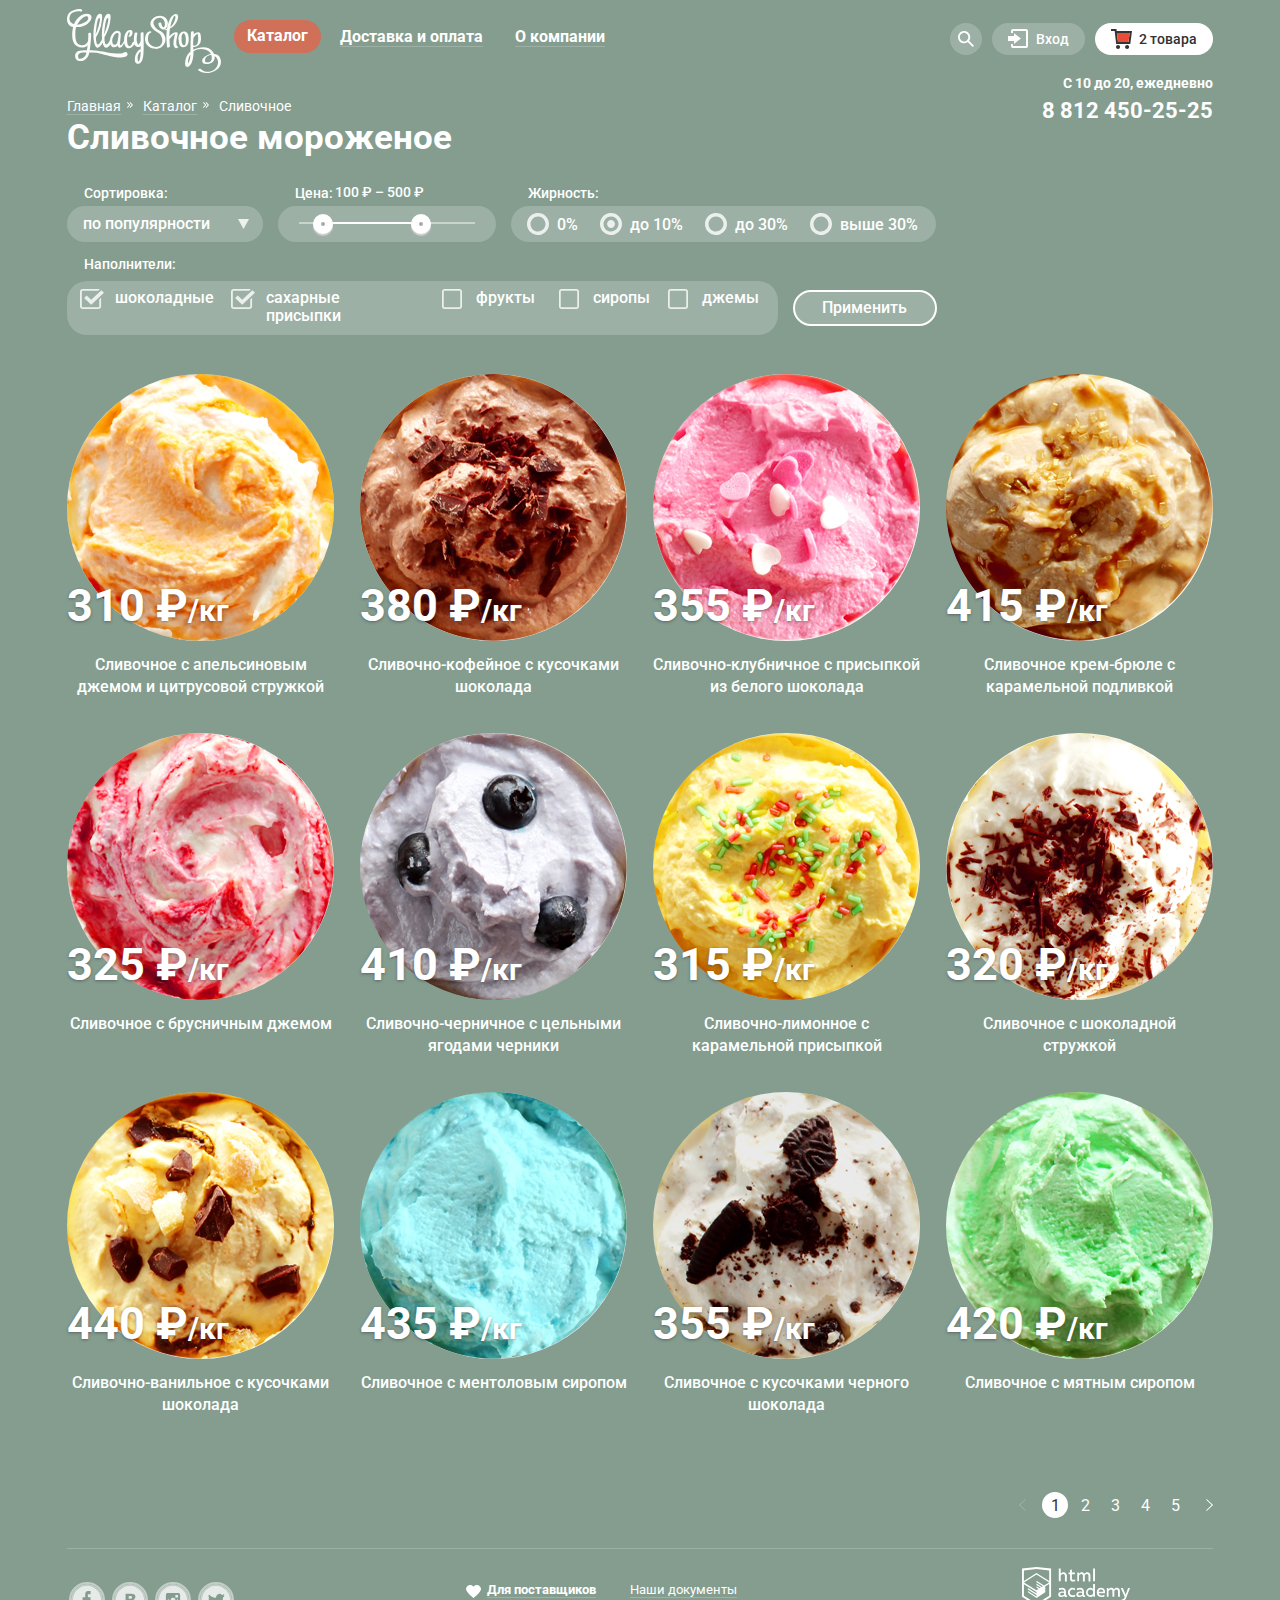
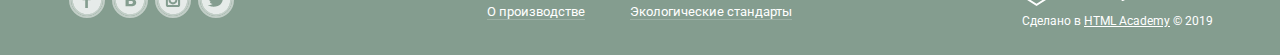
==== commit 580150f2: "Завершаем вёрстку главной страницы Правки" ====
--- a/catalog.html
+++ b/catalog.html
@@ -9,7 +9,7 @@
   <link href="css/style.css" rel="stylesheet">
 </head>
 
-<body class="page-body inner-body">
+<body class="page-body">
   <header class="main-header container">
     <nav class="main-navigation">
       <a class="main-header-logo" href="index.html">
@@ -123,17 +123,17 @@
                 <div class="bar"></div>
                 <div class="toggle toggle-min"></div>
                 <div class="toggle toggle-max"></div>
-            </div>
+              </div>
             </div>
             <div class="price-controls">
               <label class="min-price">
-              100 ₽ – <input class="visually-hidden" type="number" name="min-price" value="0">
+                100 ₽ – <input class="visually-hidden" type="number" name="min-price" value="0">
               </label>
               <label class="max-price">
                 500 ₽ <input class="visually-hidden" type="number" name="max-price" value="15000">
               </label>
             </div>
-        </div>
+          </div>
         </fieldset>
         <fieldset class="fat">
           <legend>Жирность:</legend>
--- a/css/style.css
+++ b/css/style.css
@@ -87,18 +87,27 @@
 }
 
 .site-wrapper-1 {
-  background-color: var(--basic-background);
-  background-image: url("../img/slide-image-1.png");
+  background: url("../img/slide-image-1.png"),
+  radial-gradient(circle closest-side at center 358px, rgba(215, 242, 227, 0.75), transparent),
+  var(--basic-background);
+  background-repeat: no-repeat;
+  background-position: top 83px center;
 }
 
 .site-wrapper-2 {
-  background-color: var(--special-sliderbackground1);
-  background-image: url("../img/slide-image-2.png");
+  background: url("../img/slide-image-2.png"),
+  radial-gradient(circle closest-side at center 358px, rgba(215, 242, 227, 0.75), transparent),
+  var(--special-sliderbackground1);
+  background-repeat: no-repeat;
+  background-position: top 83px center;
 }
 
 .site-wrapper-3 {
-  background-color: var(--special-sliderbackground2);
-  background-image: url("../img/slide-image-3.png");
+  background: url("../img/slide-image-3.png"),
+  radial-gradient(circle closest-side at center 358px, rgba(215, 242, 227, 0.75), transparent),
+  var(--special-sliderbackground2);
+  background-repeat: no-repeat;
+  background-position: top 83px center;
 }
 
 /* Container  */
@@ -110,7 +119,6 @@
 }
 
 .page-catalog {
-  display: grid;
   margin-top: -26px;
 }
 
@@ -196,7 +204,7 @@
 }
 
 .site-navigation-current > a {
-  padding-top: 8px;
+  padding-top: 7px;
   padding-bottom: 8px;
   background-color: var(--special-menucurrent);
   border-radius: 26px;
@@ -308,7 +316,8 @@
   border-radius: 50%;
 }
 
-.header-search-wrapper:hover .header-search {
+.header-search-wrapper:hover .header-search,
+.header-search-wrapper:focus .header-search {
   display: block;
 }
 
@@ -476,8 +485,8 @@
   margin-right: 10px;
 }
 
-.header-login:hover,
-.header-login:focus {
+.user-button:hover,
+.user-button:focus {
   color: var(--basic-text);
   background-color: var(--basic-white);
   outline: none;
@@ -516,6 +525,19 @@
   left: 16px;
   top: 6px;
   background-image: url("../img/icon-cart.svg");
+  background-repeat: no-repeat;
+  background-position: 0 0;
+}
+
+.header-cart:hover::before,
+.header-cart:focus::before {
+  position: absolute;
+  content: "";
+  width: 21px;
+  height: 20px;
+  left: 16px;
+  top: 6px;
+  background-image: url("../img/icon-cart-full.svg");
   background-repeat: no-repeat;
   background-position: 0 0;
 }
@@ -702,7 +724,7 @@
 .slider {
   position: relative;
   padding-top: 273px;
-  padding-bottom: 51px;
+  padding-bottom: 52px;
 }
 
 .slider-list {
@@ -757,7 +779,6 @@
 .slide-title {
   margin: 0 auto;
   margin-bottom: 34px;
-  /* padding-top: 315px; */
   width: 672px;
   font-weight: bold;
   font-size: 60px;
@@ -767,10 +788,13 @@
 .slide-button {
   padding-top: 10px;
   padding-bottom: 15px;
-  padding-left: 40px;
-  padding-right: 41px;
+  padding-left: 23px;
+  padding-right: 23px;
+  margin-right: 15px;
   font-size: 32px;
   line-height: 44px;
+  font-weight: 700;
+  letter-spacing: 0.05em;
   text-shadow: 0px 2px 5px var(--special-buttontextshadow);
 }
 
@@ -905,8 +929,10 @@
   position: relative;
   display: flex;
   flex-direction: column;
-  width: 267px;
+  align-items: center;
+  width: 100%;
   min-height: 320px;
+  cursor: pointer;
 }
 
 .hits-item::before {
@@ -926,6 +952,7 @@
 .catalog-image {
   width: 267px;
   height: 267px;
+  object-fit: cover;
   border-radius: 50%;
   z-index: 10;
 }
@@ -966,28 +993,34 @@
 
 .hits-button,
 .catalog-button {
-  margin-top: 337px;
-  margin-left: 46px;
+  margin-bottom: 21px;
   padding-left: 16px;
   padding-right: 16px;
+  z-index: 1;
 }
 
 .catalog-item-hover {
   position: absolute;
   top: -6px;
-  left: -13px;
-  width: 293px;
-  min-height: 402px;
+  width: 108%;
+  height: calc(100% + 80px);
   background-color: var(--special-loginbutton);
   box-shadow: 0px 20px 20px rgba(0, 0, 0, 0.2);
   border-radius: 4px;
-  z-index: 9;
+  z-index: -1;
   display: none;
+}
+
+.catalog-item:hover {
+  z-index: 20;
 }
 
 .hits-item:hover .catalog-item-hover,
 .catalog-item:hover .catalog-item-hover {
-  display: block;
+  display: flex;
+  align-items: flex-end;
+  justify-content: center;
+  z-index: 2;
 }
 
 /* Pagination */
@@ -1323,6 +1356,10 @@
   display: block;
 }
 
+.address iframe {
+  border: none;
+}
+
 /* Filters */
 .filter {
   margin-bottom: 25px;
@@ -1331,13 +1368,13 @@
 .filter-form {
   display: flex;
   flex-wrap: wrap;
-  justify-content: space-between;
-  width: 870px;
+  width: 885px;
 }
 
 .filter-form fieldset {
   margin: 0;
   padding: 0;
+  margin-right: 15px;
   border: none;
   margin-bottom: 14px;
 }
@@ -1371,6 +1408,7 @@
   width: 100%;
   height: 36px;
   padding-left: 16px;
+  font-family: inherit;
   font-weight: 500;
   font-size: 16px;
   line-height: 18px;
@@ -1412,14 +1450,17 @@
 }
 
 .price {
-  position: relative;
   width: 218px;
 }
 
+.range-filter {
+  position: relative;
+}
+
 .price-controls {
   position: absolute;
-  top: -4px;
-  left: 58px;
+  top: -25px;
+  left: 57px;
 }
 
 .range-controls .scale {
@@ -1513,12 +1554,19 @@
   background-image: url("../img/icon-radio-off.svg");
   background-repeat: no-repeat;
   background-position: 0 0;
-  opacity: 0.8;
 }
 
 .filter-input-radio + label:hover::before,
 .filter-input-radio + label:focus::before {
-  opacity: 1;
+  content: "";
+  position: absolute;
+  left: -30px;
+  top: -3px;
+  width: 22px;
+  height: 22px;
+  background-image: url("../img/icon-radio-off-hover.svg");
+  background-repeat: no-repeat;
+  background-position: 0 0;
 }
 
 .filter-input-radio:checked + label::before {
@@ -1531,17 +1579,24 @@
   background-image: url("../img/icon-radio-on.svg");
   background-repeat: no-repeat;
   background-position: 0 0;
-  opacity: 0.8;
 }
 
 .filter-input-radio:checked + label:hover::before,
 .filter-input-radio:checked + label:focus::before {
-  opacity: 1;
+  content: "";
+  position: absolute;
+  left: -30px;
+  top: -3px;
+  width: 22px;
+  height: 22px;
+  background-image: url("../img/icon-radio-on-hover.svg");
+  background-repeat: no-repeat;
+  background-position: 0 0;
 }
 
 .filter-input-radio:disabled + label::before,
 .filter-input-radio:disabled + label::before {
-  opacity: 0.4;
+  opacity: 0.6;
 }
 
 .filling {
@@ -1598,16 +1653,6 @@
   background-image: url("../img/icon-checkbox-off.svg");
   background-repeat: no-repeat;
   background-position: 0 0;
-  opacity: 0.8;
-}
-
-.filter-input-checkbox + label:hover::before,
-.filter-input-checkbox + label:focus::before {
-  opacity: 1;
-}
-
-.filter-input-checkbox:disabled + label::before {
-  opacity: 0.4;
 }
 
 .filter-input-checkbox:checked + label::before {
@@ -1620,16 +1665,36 @@
   background-image: url("../img/icon-checkbox-on.svg");
   background-repeat: no-repeat;
   background-position: 0 0;
-  opacity: 0.8;
+}
+
+.filter-input-checkbox + label:hover::before,
+.filter-input-checkbox + label:focus::before {
+  content: "";
+  position: absolute;
+  left: -34px;
+  top: 0;
+  width: 20px;
+  height: 20px;
+  background-image: url("../img/icon-checkbox-off-hover.svg");
+  background-repeat: no-repeat;
+  background-position: 0 0;
+}
+
+.filter-input-checkbox:disabled + label::before {
+  /* opacity: 0.4; */
 }
 
 .filter-input-checkbox:checked + label:hover::before,
 .filter-input-checkbox:checked + label:focus::before {
-  opacity: 1;
-}
-
-.filter-input-checkbox:disabled + label::before {
-  opacity: 0.4;
+  content: "";
+  position: absolute;
+  left: -35px;
+  top: 0;
+  width: 24px;
+  height: 20px;
+  background-image: url("../img/icon-checkbox-on-hover.svg");
+  background-repeat: no-repeat;
+  background-position: 0 0;
 }
 
 .filter-button {
@@ -1802,21 +1867,20 @@
 /* Modal */
 .modal {
   position: fixed;
-  top: 0;
-  right: 0;
-  bottom: 0;
-  left: 0;
   margin: auto;
   color: var(--basic-text);
   background-color: var(--special-formbackground);
   box-shadow: 0px 20px 20px rgba(0, 0, 0, 0.4);
   border-radius: 4px;
+  z-index: 40;
   display: none;
 }
 
 .modal-feedback {
   box-sizing: border-box;
-  top: 120px;
+  top: 50%;
+  left: 50%;
+  transform: translate(-50%, -50%);
   bottom: auto;
   width: 477px;
   padding-top: 15px;
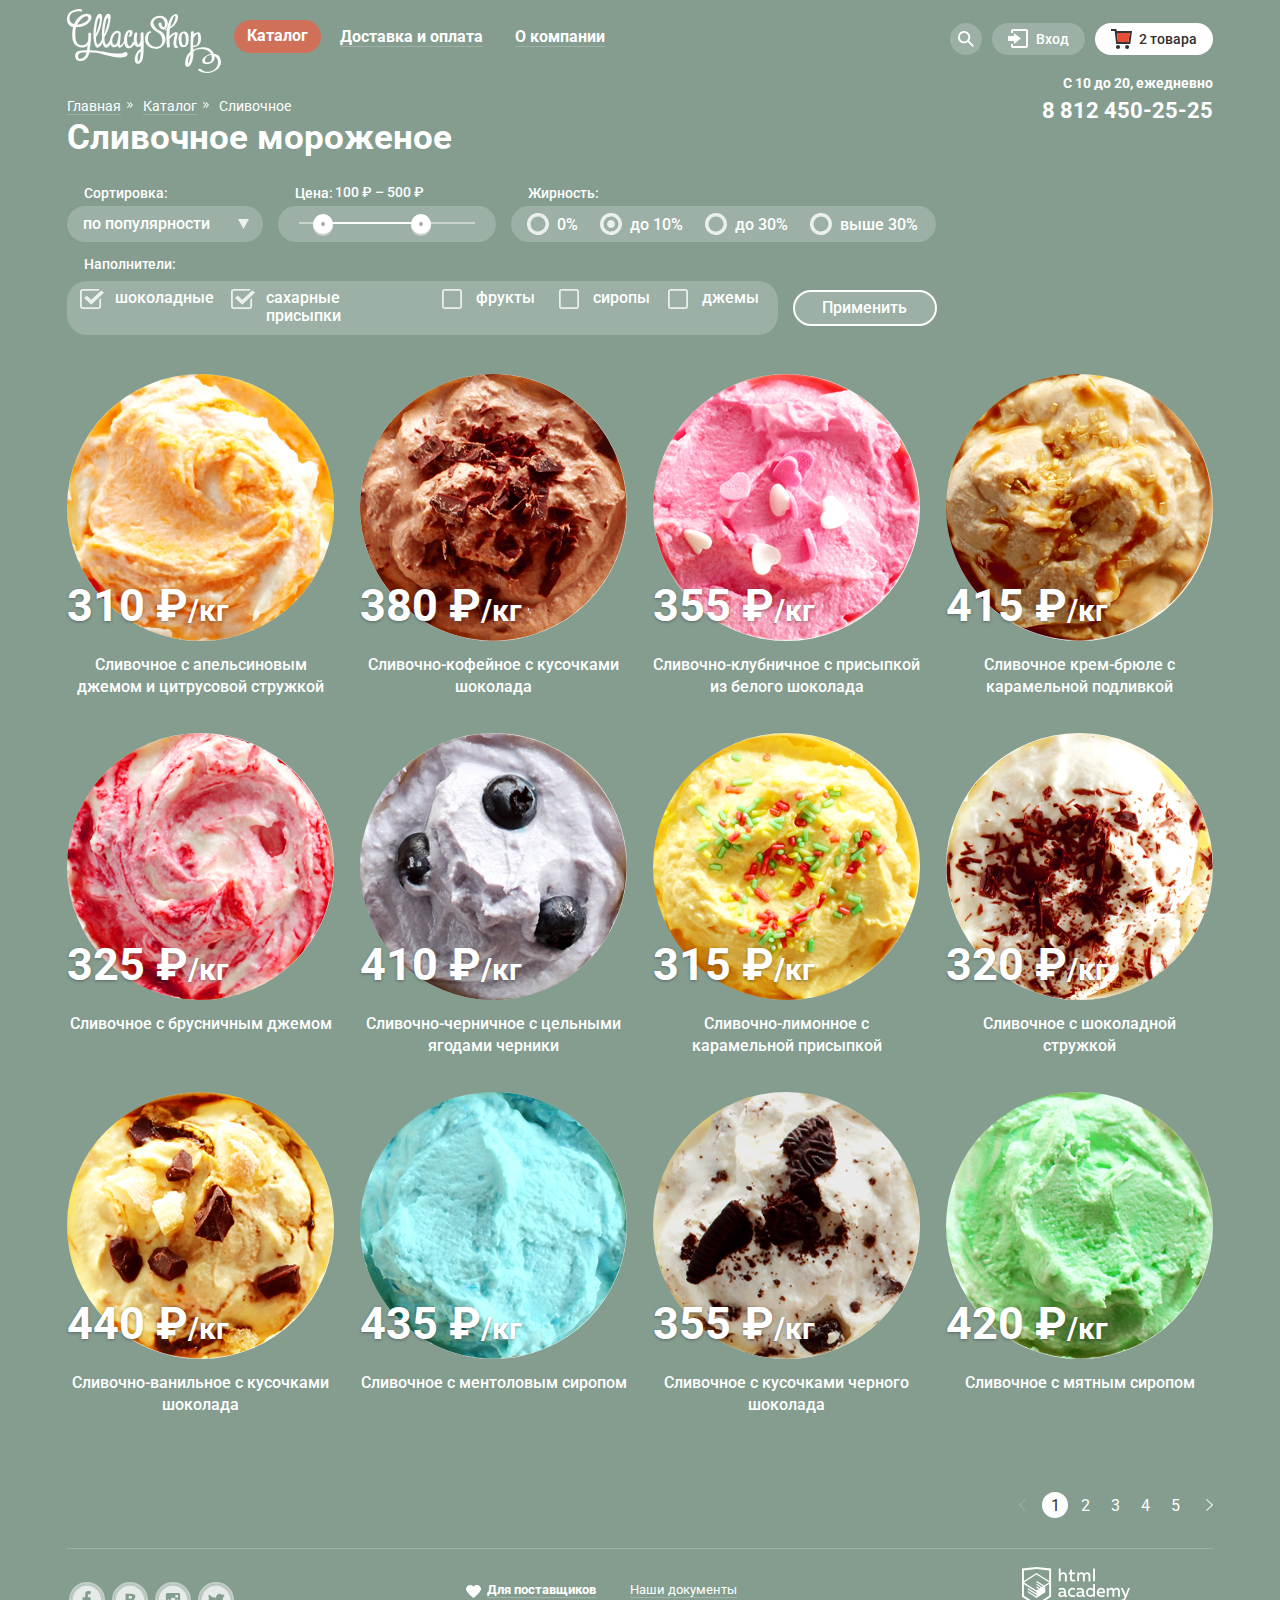
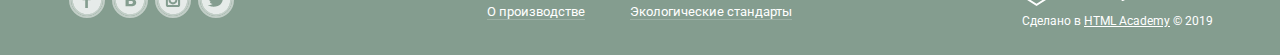
==== commit c3b5a2ce: "Завершаем вёрстку внутренней страницы" ====
--- a/catalog.html
+++ b/catalog.html
@@ -105,7 +105,7 @@
     <h1 class="page-title">Сливочное мороженое</h1>
     <section class="filter">
       <h2 class="visually-hidden">Фильтр мороженого</h2>
-      <form class="filter-form" action="https://echo.htmlacademy.ru/" method="get">
+      <form class="filter-form" action="https://echo.htmlacademy.ru/" method="get" target="_blank">
         <fieldset class="sorting">
           <legend>Сортировка:</legend>
           <select class="filter-sorting" name="sorting">
@@ -121,8 +121,8 @@
             <div class="range-controls">
               <div class="scale">
                 <div class="bar"></div>
-                <div class="toggle toggle-min"></div>
-                <div class="toggle toggle-max"></div>
+                <div class="toggle toggle-min" tabindex="0"></div>
+                <div class="toggle toggle-max" tabindex="0"></div>
               </div>
             </div>
             <div class="price-controls">
@@ -188,99 +188,123 @@
       <h2 class="visually-hidden">Каталог сливочного мороженого</h2>
       <ul class="catalog-list">
         <li class="catalog-item">
-          <img class="catalog-image" src="img/catalog-image-1.jpg" width="267" height="267" alt="Апельсиновое мороженое">
-          <p class="catalog-price">310 ₽<span>/кг</span></p>
-          <h3 class="catalog-title">Сливочное с апельсиновым джемом и цитрусовой стружкой</h3>
-          <div class="catalog-item-hover">
-            <button class="catalog-button button" type="button">Быстрый просмотр</button>
-          </div>
-        </li>
-        <li class="catalog-item">
-          <img class="catalog-image" src="img/catalog-image-2.jpg" width="267" height="267" alt="Кофейное мороженое">
-          <p class="catalog-price">380 ₽<span>/кг</span></p>
-          <h3 class="catalog-title">Сливочно-кофейное с кусочками шоколада</h3>
-          <div class="catalog-item-hover">
-            <button class="catalog-button button" type="button">Быстрый просмотр</button>
-          </div>
-        </li>
-        <li class="catalog-item">
-          <img class="catalog-image" src="img/catalog-image-3.jpg" width="267" height="267" alt="Клубничное мороженое">
-          <p class="catalog-price">355 ₽<span>/кг</span></p>
-          <h3 class="catalog-title">Сливочно-клубничное с присыпкой из белого шоколада</h3>
-          <div class="catalog-item-hover">
-            <button class="catalog-button button" type="button">Быстрый просмотр</button>
-          </div>
-        </li>
-        <li class="catalog-item">
-          <img class="catalog-image" src="img/catalog-image-4.jpg" width="267" height="267" alt="Мороженое крем-брюле">
-          <p class="catalog-price">415 ₽<span>/кг</span></p>
-          <h3 class="catalog-title">Сливочное крем-брюле с карамельной подливкой</h3>
-          <div class="catalog-item-hover">
-            <button class="catalog-button button" type="button">Быстрый просмотр</button>
-          </div>
-        </li>
-        <li class="catalog-item">
-          <img class="catalog-image" src="img/catalog-image-5.jpg" width="267" height="267" alt="Брусничное мороженое">
-          <p class="catalog-price">325 ₽<span>/кг</span></p>
-          <h3 class="catalog-title">Сливочное с брусничным джемом</h3>
-          <div class="catalog-item-hover">
-            <button class="catalog-button button" type="button">Быстрый просмотр</button>
-          </div>
-        </li>
-        <li class="catalog-item">
-          <img class="catalog-image" src="img/catalog-image-6.jpg" width="267" height="267" alt="Черничное мороженое">
-          <p class="catalog-price">410 ₽<span>/кг</span></p>
-          <h3 class="catalog-title">Сливочно-черничное с цельными ягодами черники</h3>
-          <div class="catalog-item-hover">
-            <button class="catalog-button button" type="button">Быстрый просмотр</button>
-          </div>
-        </li>
-        <li class="catalog-item">
-          <img class="catalog-image" src="img/catalog-image-7.jpg" width="267" height="267" alt="Лимонное мороженое">
-          <p class="catalog-price">315 ₽<span>/кг</span></p>
-          <h3 class="catalog-title">Сливочно-лимонное с карамельной присыпкой</h3>
-          <div class="catalog-item-hover">
-            <button class="catalog-button button" type="button">Быстрый просмотр</button>
-          </div>
-        </li>
-        <li class="catalog-item">
-          <img class="catalog-image" src="img/catalog-image-8.jpg" width="267" height="267" alt="С шоколадной стружкой">
-          <p class="catalog-price">320 ₽<span>/кг</span></p>
-          <h3 class="catalog-title">Сливочное с шоколадной стружкой</h3>
-          <div class="catalog-item-hover">
-            <button class="catalog-button button" type="button">Быстрый просмотр</button>
-          </div>
-        </li>
-        <li class="catalog-item">
-          <img class="catalog-image" src="img/catalog-image-9.jpg" width="267" height="267" alt="Ванильное мороженое">
-          <p class="catalog-price">440 ₽<span>/кг</span></p>
-          <h3 class="catalog-title">Сливочно-ванильное с кусочками шоколада</h3>
-          <div class="catalog-item-hover">
-            <button class="catalog-button button" type="button">Быстрый просмотр</button>
-          </div>
-        </li>
-        <li class="catalog-item">
-          <img class="catalog-image" src="img/catalog-image-10.jpg" width="267" height="267" alt="С ментоловым сиропом">
-          <p class="catalog-price">435 ₽<span>/кг</span></p>
-          <h3 class="catalog-title">Сливочное с ментоловым сиропом</h3>
-          <div class="catalog-item-hover">
-            <button class="catalog-button button" type="button">Быстрый просмотр</button>
-          </div>
-        </li>
-        <li class="catalog-item">
-          <img class="catalog-image" src="img/catalog-image-11.jpg" width="267" height="267" alt="С черным шоколадом">
-          <p class="catalog-price">355 ₽<span>/кг</span></p>
-          <h3 class="catalog-title">Сливочное с кусочками черного шоколада</h3>
-          <div class="catalog-item-hover">
-            <button class="catalog-button button" type="button">Быстрый просмотр</button>
-          </div>
-        </li>
-        <li class="catalog-item">
-          <img class="catalog-image" src="img/catalog-image-12.jpg" width="267" height="267" alt="С мятным сиропом">
-          <p class="catalog-price">420 ₽<span>/кг</span></p>
-          <h3 class="catalog-title">Сливочное с мятным сиропом</h3>
-          <div class="catalog-item-hover">
-            <button class="catalog-button button" type="button">Быстрый просмотр</button>
+          <a href="#">
+            <img class="catalog-image" src="img/catalog-image-1.jpg" width="267" height="267" alt="Апельсиновое мороженое">
+            <p class="catalog-price">310 ₽<span>/кг</span></p>
+            <h3 class="catalog-title">Сливочное с апельсиновым джемом и цитрусовой стружкой</h3>
+          </a>
+          <div class="catalog-item-hover">
+            <button class="catalog-button button" type="button" aria-label="Посмотеть мороженое «Сливочное с апельсиновым джемом и цитрусовой стружкой»">Быстрый просмотр</button>
+          </div>
+        </li>
+        <li class="catalog-item">
+          <a href="#">
+            <img class="catalog-image" src="img/catalog-image-2.jpg" width="267" height="267" alt="Кофейное мороженое">
+            <p class="catalog-price">380 ₽<span>/кг</span></p>
+            <h3 class="catalog-title">Сливочно-кофейное с кусочками шоколада</h3>
+          </a>
+          <div class="catalog-item-hover">
+            <button class="catalog-button button" type="button" aria-label="Посмотеть мороженое «Сливочно-кофейное с кусочками шоколада»">Быстрый просмотр</button>
+          </div>
+        </li>
+        <li class="catalog-item">
+          <a href="#">
+            <img class="catalog-image" src="img/catalog-image-3.jpg" width="267" height="267" alt="Клубничное мороженое">
+            <p class="catalog-price">355 ₽<span>/кг</span></p>
+            <h3 class="catalog-title">Сливочно-клубничное с присыпкой из белого шоколада</h3>
+          </a>
+          <div class="catalog-item-hover">
+            <button class="catalog-button button" type="button" aria-label="Посмотеть мороженое «Сливочно-клубничное с присыпкой из белого шоколада»">Быстрый просмотр</button>
+          </div>
+        </li>
+        <li class="catalog-item">
+          <a href="#">
+            <img class="catalog-image" src="img/catalog-image-4.jpg" width="267" height="267" alt="Мороженое крем-брюле">
+            <p class="catalog-price">415 ₽<span>/кг</span></p>
+            <h3 class="catalog-title">Сливочное крем-брюле с карамельной подливкой</h3>
+          </a>
+          <div class="catalog-item-hover">
+            <button class="catalog-button button" type="button" aria-label="Посмотеть мороженое «Сливочное крем-брюле с карамельной подливкой»">Быстрый просмотр</button>
+          </div>
+        </li>
+        <li class="catalog-item">
+          <a href="#">
+            <img class="catalog-image" src="img/catalog-image-5.jpg" width="267" height="267" alt="Брусничное мороженое">
+            <p class="catalog-price">325 ₽<span>/кг</span></p>
+            <h3 class="catalog-title">Сливочное с брусничным джемом</h3>
+          </a>
+          <div class="catalog-item-hover">
+            <button class="catalog-button button" type="button" aria-label="Посмотеть мороженое «Сливочное с брусничным джемом»">Быстрый просмотр</button>
+          </div>
+        </li>
+        <li class="catalog-item">
+          <a href="#">
+            <img class="catalog-image" src="img/catalog-image-6.jpg" width="267" height="267" alt="Черничное мороженое">
+            <p class="catalog-price">410 ₽<span>/кг</span></p>
+            <h3 class="catalog-title">Сливочно-черничное с цельными ягодами черники</h3>
+          </a>
+          <div class="catalog-item-hover">
+            <button class="catalog-button button" type="button" aria-label="Посмотеть мороженое «Сливочно-черничное с цельными ягодами черники»">Быстрый просмотр</button>
+          </div>
+        </li>
+        <li class="catalog-item">
+          <a href="#">
+            <img class="catalog-image" src="img/catalog-image-7.jpg" width="267" height="267" alt="Лимонное мороженое">
+            <p class="catalog-price">315 ₽<span>/кг</span></p>
+            <h3 class="catalog-title">Сливочно-лимонное с карамельной присыпкой</h3>
+          </a>
+          <div class="catalog-item-hover">
+            <button class="catalog-button button" type="button" aria-label="Посмотеть мороженое «Сливочно-лимонное с карамельной присыпкой»">Быстрый просмотр</button>
+          </div>
+        </li>
+        <li class="catalog-item">
+          <a href="#">
+            <img class="catalog-image" src="img/catalog-image-8.jpg" width="267" height="267" alt="С шоколадной стружкой">
+            <p class="catalog-price">320 ₽<span>/кг</span></p>
+            <h3 class="catalog-title">Сливочное с шоколадной стружкой</h3>
+          </a>
+          <div class="catalog-item-hover">
+            <button class="catalog-button button" type="button" aria-label="Посмотеть мороженое «Сливочное с шоколадной стружкой»">Быстрый просмотр</button>
+          </div>
+        </li>
+        <li class="catalog-item">
+          <a href="#">
+            <img class="catalog-image" src="img/catalog-image-9.jpg" width="267" height="267" alt="Ванильное мороженое">
+            <p class="catalog-price">440 ₽<span>/кг</span></p>
+            <h3 class="catalog-title">Сливочно-ванильное с кусочками шоколада</h3>
+          </a>
+          <div class="catalog-item-hover">
+            <button class="catalog-button button" type="button" aria-label="Посмотеть мороженое «Сливочно-ванильное с кусочками шоколада»">Быстрый просмотр</button>
+          </div>
+        </li>
+        <li class="catalog-item">
+          <a href="#">
+            <img class="catalog-image" src="img/catalog-image-10.jpg" width="267" height="267" alt="С ментоловым сиропом">
+            <p class="catalog-price">435 ₽<span>/кг</span></p>
+            <h3 class="catalog-title">Сливочное с ментоловым сиропом</h3>
+          </a>
+          <div class="catalog-item-hover">
+            <button class="catalog-button button" type="button" aria-label="Посмотеть мороженое «Сливочное с ментоловым сиропом»">Быстрый просмотр</button>
+          </div>
+        </li>
+        <li class="catalog-item">
+          <a href="#">
+            <img class="catalog-image" src="img/catalog-image-11.jpg" width="267" height="267" alt="С черным шоколадом">
+            <p class="catalog-price">355 ₽<span>/кг</span></p>
+            <h3 class="catalog-title">Сливочное с кусочками черного шоколада</h3>
+          </a>
+          <div class="catalog-item-hover">
+            <button class="catalog-button button" type="button" aria-label="Посмотеть мороженое «Сливочное с кусочками черного шоколада»">Быстрый просмотр</button>
+          </div>
+        </li>
+        <li class="catalog-item">
+          <a href="#">
+            <img class="catalog-image" src="img/catalog-image-12.jpg" width="267" height="267" alt="С мятным сиропом">
+            <p class="catalog-price">420 ₽<span>/кг</span></p>
+            <h3 class="catalog-title">Сливочное с мятным сиропом</h3>
+          </a>
+          <div class="catalog-item-hover">
+            <button class="catalog-button button" type="button" aria-label="Посмотеть мороженое «Сливочное с мятным сиропом»">Быстрый просмотр</button>
           </div>
         </li>
       </ul>
--- a/css/style.css
+++ b/css/style.css
@@ -210,6 +210,11 @@
   border-radius: 26px;
 }
 
+.site-navigation-current a:hover:not(.sub-navigation a) {
+  color: var(--basic-white);
+  background-color: var(--special-menucurrent);
+}
+
 .site-navigation-link:hover,
 .site-navigation-link:focus {
   padding-bottom: 8px;
@@ -282,8 +287,8 @@
   background-color: var(--special-menucurrent);
 }
 
-.sub-navigation-link:hover,
-.sub-navigation-link:focus {
+.sub-navigation-link:hover:not(.sub-navigation-current),
+.sub-navigation-link:focus:not(.sub-navigation-current) {
   background-color: var(--special-submenuhover);
   border-radius: 0;
 }
@@ -296,7 +301,7 @@
 
 .sub-navigation-current:hover,
 .sub-navigation-current:focus {
-  color: var(--basic-text);
+  color: var(--basic-white);
 }
 
 /* User navigation */
@@ -927,12 +932,17 @@
 .hits-item,
 .catalog-item {
   position: relative;
+}
+
+.catalog-item a,
+.hits-item a {
+  position: relative;
   display: flex;
   flex-direction: column;
   align-items: center;
   width: 100%;
   min-height: 320px;
-  cursor: pointer;
+  color: var(--basic-white);
 }
 
 .hits-item::before {
@@ -1002,7 +1012,8 @@
 .catalog-item-hover {
   position: absolute;
   top: -6px;
-  width: 108%;
+  left: -13px;
+  width: 110%;
   height: calc(100% + 80px);
   background-color: var(--special-loginbutton);
   box-shadow: 0px 20px 20px rgba(0, 0, 0, 0.2);
@@ -1554,19 +1565,12 @@
   background-image: url("../img/icon-radio-off.svg");
   background-repeat: no-repeat;
   background-position: 0 0;
+  opacity: 0.8;
 }
 
 .filter-input-radio + label:hover::before,
 .filter-input-radio + label:focus::before {
-  content: "";
-  position: absolute;
-  left: -30px;
-  top: -3px;
-  width: 22px;
-  height: 22px;
-  background-image: url("../img/icon-radio-off-hover.svg");
-  background-repeat: no-repeat;
-  background-position: 0 0;
+  opacity: 1;
 }
 
 .filter-input-radio:checked + label::before {
@@ -1579,22 +1583,14 @@
   background-image: url("../img/icon-radio-on.svg");
   background-repeat: no-repeat;
   background-position: 0 0;
+  opacity: 0.8;
 }
 
 .filter-input-radio:checked + label:hover::before,
 .filter-input-radio:checked + label:focus::before {
-  content: "";
-  position: absolute;
-  left: -30px;
-  top: -3px;
-  width: 22px;
-  height: 22px;
-  background-image: url("../img/icon-radio-on-hover.svg");
-  background-repeat: no-repeat;
-  background-position: 0 0;
-}
-
-.filter-input-radio:disabled + label::before,
+  opacity: 1;
+}
+
 .filter-input-radio:disabled + label::before {
   opacity: 0.6;
 }
@@ -1653,6 +1649,7 @@
   background-image: url("../img/icon-checkbox-off.svg");
   background-repeat: no-repeat;
   background-position: 0 0;
+  opacity: 0.8;
 }
 
 .filter-input-checkbox:checked + label::before {
@@ -1665,36 +1662,34 @@
   background-image: url("../img/icon-checkbox-on.svg");
   background-repeat: no-repeat;
   background-position: 0 0;
+  opacity: 0.8;
 }
 
 .filter-input-checkbox + label:hover::before,
 .filter-input-checkbox + label:focus::before {
-  content: "";
-  position: absolute;
-  left: -34px;
-  top: 0;
-  width: 20px;
-  height: 20px;
-  background-image: url("../img/icon-checkbox-off-hover.svg");
-  background-repeat: no-repeat;
-  background-position: 0 0;
-}
-
-.filter-input-checkbox:disabled + label::before {
-  /* opacity: 0.4; */
+  opacity: 1;
 }
 
 .filter-input-checkbox:checked + label:hover::before,
 .filter-input-checkbox:checked + label:focus::before {
-  content: "";
-  position: absolute;
-  left: -35px;
-  top: 0;
-  width: 24px;
-  height: 20px;
-  background-image: url("../img/icon-checkbox-on-hover.svg");
-  background-repeat: no-repeat;
-  background-position: 0 0;
+  opacity: 1;
+}
+
+.filter-input-checkbox:disabled + label::before {
+  opacity: 0.6;
+}
+
+.filter-input:focus + label::before {
+  outline: thin dotted;
+  outline: 5px auto -webkit-focus-ring-color;
+}
+
+.filter-input:disabled + label,
+.filter-input:checked:disabled + label,
+.filter-input:disabled:hover + label,
+.filter-input:disabled:focus + label {
+  opacity: 0.6;
+  pointer-events: none;
 }
 
 .filter-button {
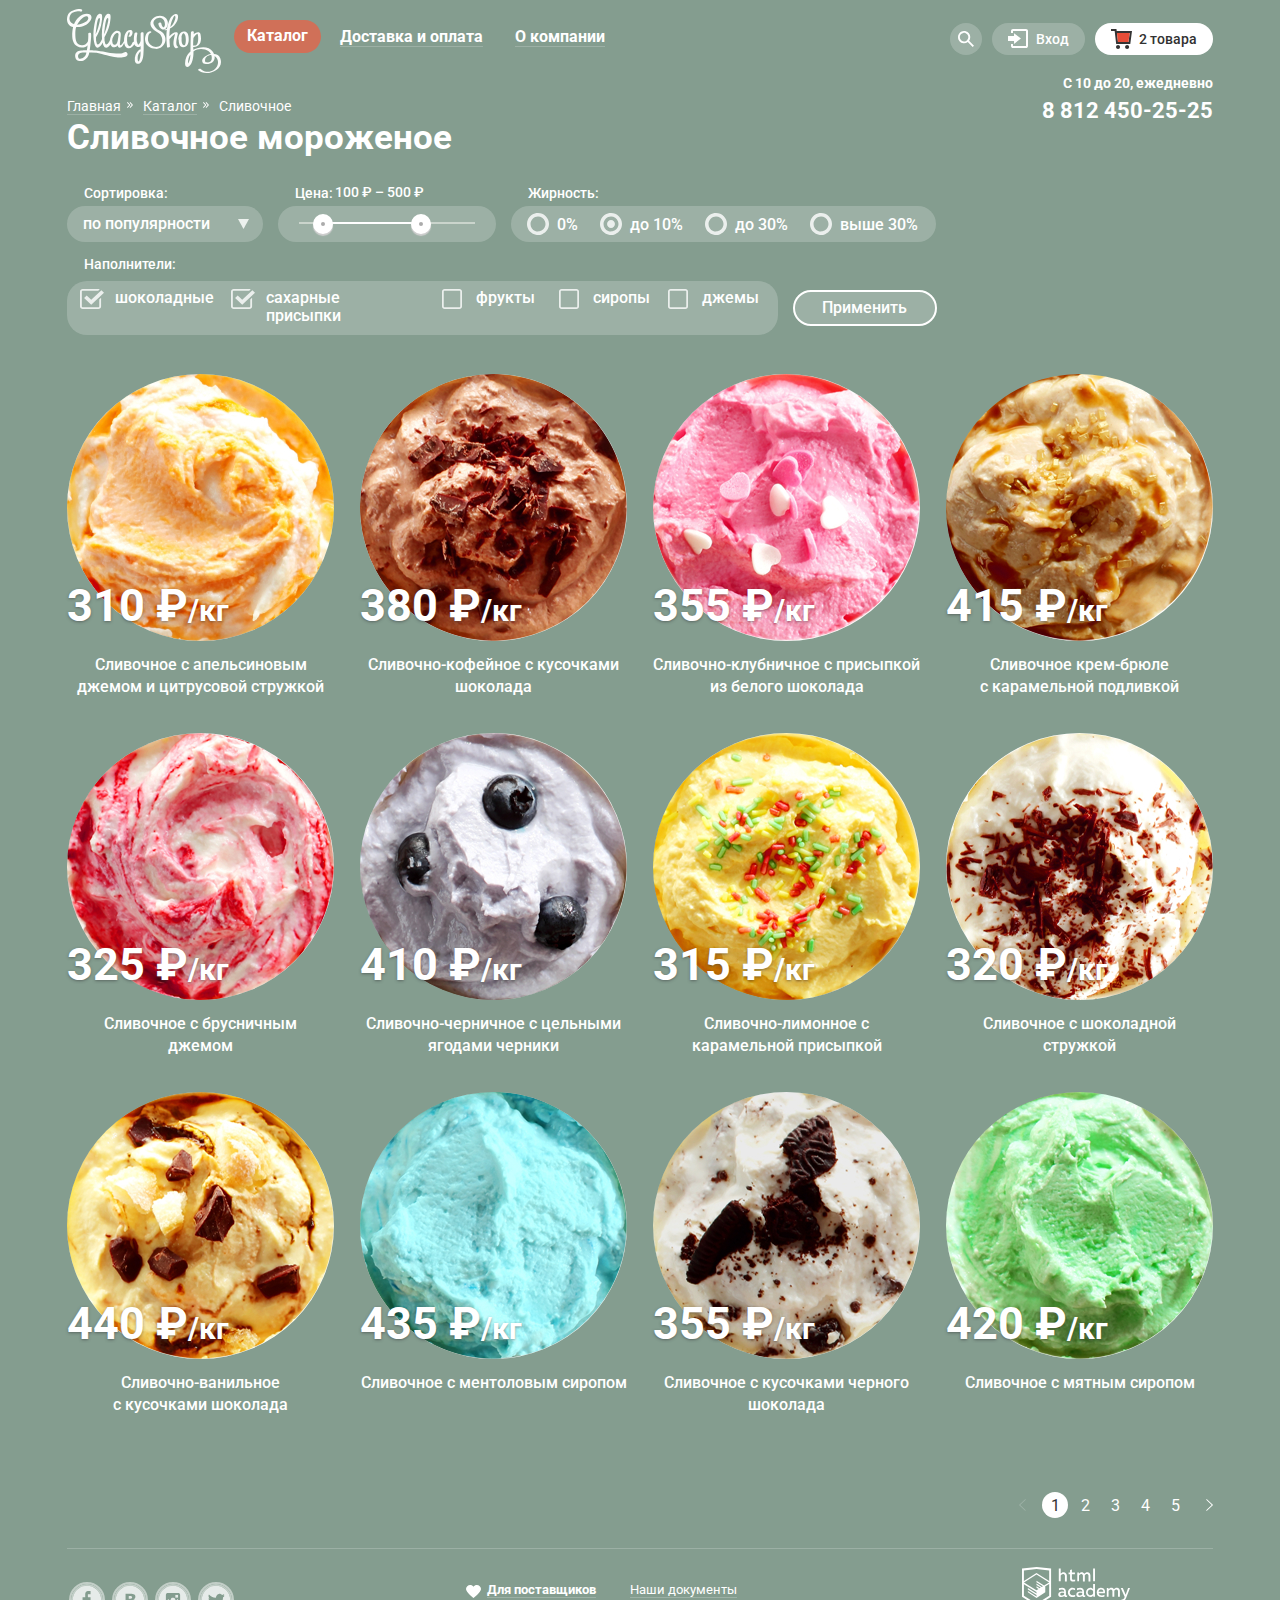
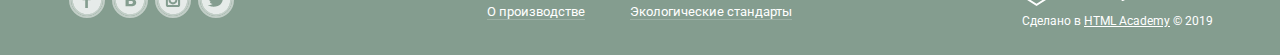
==== commit 8855fea2: "Допуск правки" ====
--- a/catalog.html
+++ b/catalog.html
@@ -6,7 +6,7 @@
   <title>Каталог магазина "Глейси"</title>
   <link rel="stylesheet" href="https://fonts.googleapis.com/css2?family=Roboto:wght@400;500;700&;subset=latin,cyrillic">
   <link href="css/normalize.css" rel="stylesheet">
-  <link href="css/style.css" rel="stylesheet">
+  <link href="css/style.min.css" rel="stylesheet">
 </head>
 
 <body class="page-body">
@@ -30,24 +30,24 @@
       </ul>
     </nav>
     <div class="user-navigation">
-      <div class="header-search-wrapper">
+      <div class="header-search-wrapper" tabindex="0">
         <form class="header-search" method="post">
           <label for="search"></label>
           <input type="search" id="search" placeholder="Крем-брюле">
         </form>
       </div>
-      <div class="header-login-wrapper">
+      <div class="header-login-wrapper" tabindex="0">
         <button class="header-login user-button" type="button">Вход</button>
         <section class="modal-account">
           <h2 class="visually-hidden">Вход в личный кабинет</h2>
           <form class="account-form" action="#" method="post">
             <p>
-              <label class="visually-hidden" for="account-email">Ваш e-mail</label>
-              <input type="email" id="account-email" placeholder="email@example.com">
+              <label class="visually-hidden" for="login-email">Ваш e-mail</label>
+              <input type="email" id="login-email" placeholder="email@example.com">
             </p>
             <p>
-              <label class="visually-hidden" for="password">Ваш пароль</label>
-              <input type="password" id="password" placeholder="......">
+              <label class="visually-hidden" for="login-password">Ваш пароль</label>
+              <input type="password" id="login-password" placeholder="......">
             </p>
             <button class="account-button button" type="submit">Войти</button>
           </form>
@@ -221,7 +221,7 @@
           <a href="#">
             <img class="catalog-image" src="img/catalog-image-4.jpg" width="267" height="267" alt="Мороженое крем-брюле">
             <p class="catalog-price">415 ₽<span>/кг</span></p>
-            <h3 class="catalog-title">Сливочное крем-брюле с карамельной подливкой</h3>
+            <h3 class="catalog-title">Сливочное крем-брюле<br> с карамельной подливкой</h3>
           </a>
           <div class="catalog-item-hover">
             <button class="catalog-button button" type="button" aria-label="Посмотеть мороженое «Сливочное крем-брюле с карамельной подливкой»">Быстрый просмотр</button>
@@ -231,7 +231,7 @@
           <a href="#">
             <img class="catalog-image" src="img/catalog-image-5.jpg" width="267" height="267" alt="Брусничное мороженое">
             <p class="catalog-price">325 ₽<span>/кг</span></p>
-            <h3 class="catalog-title">Сливочное с брусничным джемом</h3>
+            <h3 class="catalog-title">Сливочное с брусничным<br> джемом</h3>
           </a>
           <div class="catalog-item-hover">
             <button class="catalog-button button" type="button" aria-label="Посмотеть мороженое «Сливочное с брусничным джемом»">Быстрый просмотр</button>
@@ -271,7 +271,7 @@
           <a href="#">
             <img class="catalog-image" src="img/catalog-image-9.jpg" width="267" height="267" alt="Ванильное мороженое">
             <p class="catalog-price">440 ₽<span>/кг</span></p>
-            <h3 class="catalog-title">Сливочно-ванильное с кусочками шоколада</h3>
+            <h3 class="catalog-title">Сливочно-ванильное<br> с кусочками шоколада</h3>
           </a>
           <div class="catalog-item-hover">
             <button class="catalog-button button" type="button" aria-label="Посмотеть мороженое «Сливочно-ванильное с кусочками шоколада»">Быстрый просмотр</button>
@@ -334,14 +334,13 @@
     </ul>
   </main>
 
-  <footer class="page-footer main-footer container">
+  <footer class="page-footer main-footer inner-footer container">
     <section class="footer-socials">
       <h2 class="visually-hidden">Наши социальные сети</h2>
       <ul class="footer-socials-list">
         <li>
-          <a class="social-button" href="#">
-            <span class="visually-hidden">Фейсбук</span>
-            <svg class="facebook-icon" width="32" height="32" viewBox="0 0 36 36" fill="none">
+          <a class="social-button" href="#" aria-label="Фейсбук">
+            <svg class="facebook-icon" aria-hidden="true" focusable="false" width="32" height="32" viewBox="0 0 36 36" fill="none">
               <path d="M18 35C27.3888 35 35 27.3888 35 18C35 8.61116 27.3888 1 18 1C8.61116 1 1 8.61116 1 18C1 27.3888 8.61116 35 18 35Z" stroke="white" stroke-opacity="0.5" stroke-width="2" />
               <path
                 d="M18 2C14.8355 2 11.7421 2.93838 9.11088 4.69649C6.4797 6.45459 4.42894 8.95345 3.21793 11.8771C2.00693 14.8007 1.69008 18.0177 2.30744 21.1214C2.92481 24.2251 4.44866 27.0761 6.6863 29.3137C8.92394 31.5513 11.7749 33.0752 14.8786 33.6926C17.9823 34.3099 21.1993 33.9931 24.1229 32.7821C27.0466 31.5711 29.5454 29.5203 31.3035 26.8891C33.0616 24.2579 34 21.1645 34 18C34 13.7565 32.3143 9.68687 29.3137 6.68629C26.3131 3.68571 22.2435 2 18 2ZM22.06 11.45H19V14.9H22V18.34H19V27H16V18.34H13V14.9H16V11.45C15.9449 10.5957 16.2291 9.75426 16.7908 9.1083C17.3525 8.46234 18.1464 8.06407 19 8H22V11.45H22.06Z"
@@ -350,9 +349,8 @@
           </a>
         </li>
         <li>
-          <a class="social-button" href="#">
-            <span class="visually-hidden">Вконтакте</span>
-            <svg class="vk-icon" width="32" height="32" viewBox="0 0 36 36" fill="none">
+          <a class="social-button" href="#" aria-label="Вконтакте">
+            <svg class="vk-icon" aria-hidden="true" focusable="false" width="32" height="32" viewBox="0 0 36 36" fill="none">
               <path d="M18 35C27.3888 35 35 27.3888 35 18C35 8.61116 27.3888 1 18 1C8.61116 1 1 8.61116 1 18C1 27.3888 8.61116 35 18 35Z" stroke="white" stroke-opacity="0.5" stroke-width="2" />
               <path
                 d="M18.64 16.49C18.9652 16.4904 19.2875 16.4293 19.59 16.31C19.8645 16.2077 20.0922 16.0085 20.23 15.75C20.3343 15.4964 20.3854 15.2241 20.38 14.95C20.376 14.7057 20.3143 14.4659 20.2 14.25C20.0714 14.0066 19.8523 13.8235 19.59 13.74C19.2687 13.627 18.9306 13.5695 18.59 13.57H16.59V16.57H17.16C17.75 16.52 18.24 16.51 18.64 16.49Z"
@@ -367,9 +365,8 @@
           </a>
         </li>
         <li>
-          <a class="social-button" href="#">
-            <span class="visually-hidden">Инстаграм</span>
-            <svg class="instagram-icon" width="32" height="32" viewBox="0 0 36 36" fill="none">
+          <a class="social-button" href="#" aria-label="Инстаграм">
+            <svg class="instagram-icon" aria-hidden="true" focusable="false" width="32" height="32" viewBox="0 0 36 36" fill="none">
               <path d="M18 35C27.3888 35 35 27.3888 35 18C35 8.61116 27.3888 1 18 1C8.61116 1 1 8.61116 1 18C1 27.3888 8.61116 35 18 35Z" stroke="white" stroke-opacity="0.5" stroke-width="2" />
               <g opacity="0.8">
                 <path
@@ -387,9 +384,8 @@
           </a>
         </li>
         <li>
-          <a class="social-button" href="#">
-            <span class="visually-hidden">Твиттер</span>
-            <svg class="twitter-icon" width="32" height="32" viewBox="0 0 36 36" fill="none">
+          <a class="social-button" href="#" aria-label="Твиттер">
+            <svg class="twitter-icon" aria-hidden="true" focusable="false" width="32" height="32" viewBox="0 0 36 36" fill="none">
               <path d="M18 35C27.3888 35 35 27.3888 35 18C35 8.61116 27.3888 1 18 1C8.61116 1 1 8.61116 1 18C1 27.3888 8.61116 35 18 35Z" stroke="white" stroke-opacity="0.5" stroke-width="2" />
               <path
                 d="M18 2C14.8355 2 11.7421 2.93838 9.11088 4.69649C6.4797 6.45459 4.42894 8.95345 3.21793 11.8771C2.00693 14.8007 1.69008 18.0177 2.30744 21.1214C2.92481 24.2251 4.44866 27.0761 6.6863 29.3137C8.92394 31.5513 11.7749 33.0752 14.8786 33.6926C17.9823 34.3099 21.1993 33.9931 24.1229 32.7821C27.0466 31.5711 29.5454 29.5203 31.3035 26.8891C33.0616 24.2579 34 21.1645 34 18C34 13.7565 32.3143 9.68687 29.3137 6.68629C26.3131 3.68571 22.2435 2 18 2ZM25.94 14.81C25.69 21.33 22.48 25.64 14.94 25.51H14.46C14.01 25.51 9.91001 25.07 9.11001 23.69C10.8989 23.9555 12.7228 23.5494 14.23 22.55C13.18 22.26 11.31 22.09 10.98 19.7C11.3928 19.8642 11.8441 19.9058 12.28 19.82C11 19 9.53001 18.3 9.61001 16.17C10.028 16.4893 10.5445 16.652 11.07 16.63C10.3 16.4 8.92001 13.39 10.07 11.85C12.07 13.64 14.14 15.33 17.87 15.49C18.1 13.28 19.11 11.79 21.04 11.17C21.7375 10.9333 22.4908 10.9157 23.1986 11.1195C23.9065 11.3232 24.5351 11.7387 25 12.31C25.74 12.08 26.45 11.84 27.19 11.62C27.1758 11.9571 27.0846 12.2865 26.9234 12.5829C26.7622 12.8793 26.5353 13.1349 26.26 13.33C26.5167 13.3601 26.7768 13.3336 27.0221 13.2524C27.2674 13.1712 27.492 13.0372 27.68 12.86C27.5628 13.2985 27.3443 13.7034 27.0421 14.0421C26.7399 14.3808 26.3624 14.6438 25.94 14.81Z"
--- a/css/style.min.css
+++ b/css/style.min.css
@@ -0,0 +1 @@
+@-webkit-keyframes bounce{0%{transform:translateY(-50%,-2000px)}70%{transform:translate(-50%,-40%)}90%{transform:translate(-50%,-55%)}to{transform:translate(-50%,-50%)}}@keyframes bounce{0%{transform:translateY(-50%,-2000px)}70%{transform:translate(-50%,-40%)}90%{transform:translate(-50%,-55%)}to{transform:translate(-50%,-50%)}}@-webkit-keyframes shake{0%,to{transform:translate(-50%,-50%)}10%,30%,50%,70%,90%{transform:translate(-51%,-50%)}20%,40%,60%,80%{transform:translate(-49%,-50%)}}@keyframes shake{0%,to{transform:translate(-50%,-50%)}10%,30%,50%,70%,90%{transform:translate(-51%,-50%)}20%,40%,60%,80%{transform:translate(-49%,-50%)}}:root{--basic-white: #ffffff;--basic-background: #849d8f;--basic-button: linear-gradient(180deg, #f26843 0%, #e74a35 100%);--basic-text: #323232;--special-subscription: #5a5a5a;--special-placeholder: #999999;--special-formbackground: #f8f7f4;--special-sliderbackground1: #8996a6;--special-sliderbackground2: #9d8b84;--special-submenuhover: #fbdEd7;--special-submenuactive: #f6b5a5;--special-menuactive: #ededed;--special-about-background: #efe8d6;--special-menuactiveshadow: #696969;--special-menucurrent: #d07058;--special-loginbutton: rgba(255, 255, 255, 0.2);--special-buttonshadow: 0px 2px 2px rgba(172, 16, 0, 0.64);--special-buttontextshadow: rgba(160, 32, 11, 0.76);--special-buttonhover: linear-gradient(0deg, rgba(255, 255, 255, 0.2), rgba(255, 255, 255, 0.2)), linear-gradient(180deg, #f26843 0%, #e74a35 100%);--special-buttonshadowhover: #ac1000;--special-buttonactive: linear-gradient(0deg, rgba(0, 0, 0, 0.07), rgba(0, 0, 0, 0.07)), linear-gradient(180deg, #f26843 0%, #e74a35 100%);--special-buttonactiveshadow: #942718;--special-bannerraspberry: #4e1821;--special-bannerchocolate: #664b3a;--special-priceshadow: rgba(49, 50, 53, 0.5);--special-addressbackground: #fefefe;--special-subscriptioninput: rgba(178, 178, 178, 0.52);--special-linkhover: #ffbc9e;--specil-linkhover2: #e84d37;--specil-formborder: #d3d3d2;--special-formfocus: rgba(46, 136, 228, 0.52);--special-linkunderline: rgba(255, 188, 158, 0.3);--special-itemprice: #ababab;--special-site-wrapper-1: rgba(215, 242, 227, 0.75);--special-site-wrapper-2: rgba(215, 242, 227, 0.75);--special-site-wrapper-3: rgba(215, 242, 227, 0.75);--special-sub-navigation: rgba(0, 0, 0, 0.4);--special-sub-navigation-title: rgba(50, 50, 50, 0.2);--special-modal-link: rgba(50, 50, 50, 0.3);--special-user-cart-list: #cacac7;--special-item-remove: #2c2829;--special-slider-controls: rgba(255, 255, 255, 0.4);--special-catalog-item-hover: rgba(0, 0, 0, 0.2);--special-range-control: rgba(248, 247, 244, 0.5);--special-toggles: #cfcfcf;--special-social-svg: rgba(255, 255, 255, 0.5);--special-modal-close: #231f20}body{min-width:1200px;margin:0;padding:0;font-family:"Roboto",Arial,sans-serif;font-size:16px;line-height:22px;font-weight:400;color:var(--basic-white);background-color:var(--basic-background)}a{text-decoration:none}img{max-width:100%;height:auto}.visually-hidden{position:absolute;width:1px;height:1px;margin:-1px;border:0;padding:0;white-space:nowrap;-webkit-clip-path:inset(100%);clip-path:inset(100%);clip:rect(0 0 0 0);overflow:hidden}.page{height:100%}.page-body{position:relative;min-height:100%;display:grid;grid-template-rows:-webkit-min-content 1fr -webkit-min-content;grid-template-rows:min-content 1fr min-content;align-content:start}.site-wrapper{background-repeat:no-repeat;background-position:top 83px center}.site-wrapper-1{background:url(../img/slide-image-1.png),radial-gradient(circle closest-side at center 358px,var(--special-site-wrapper-1),transparent),var(--basic-background)}.site-wrapper-1,.site-wrapper-2,.site-wrapper-3{background-repeat:no-repeat;background-position:top 83px center}.site-wrapper-2{background:url(../img/slide-image-2.png),radial-gradient(circle closest-side at center 358px,var(--special-site-wrapper-2),transparent),var(--special-sliderbackground1)}.site-wrapper-3{background:url(../img/slide-image-3.png),radial-gradient(circle closest-side at center 358px,var(--special-site-wrapper-3),transparent),var(--special-sliderbackground2)}.container{box-sizing:border-box;width:1200px;margin:0 auto;padding:0 27px}.page-catalog{margin-top:-26px}.main-header{box-sizing:border-box;display:grid;grid-template-columns:1fr auto;grid-template-rows:1fr -webkit-min-content;grid-template-rows:1fr min-content}.button{padding:10px 1.25em;font:inherit;font-weight:700;font-size:18px;line-height:24px;color:var(--basic-white);background:var(--basic-button);box-shadow:var(--special-buttonshadow);border:0;border-radius:70px;cursor:pointer}.button:focus,.button:hover{background:var(--special-buttonhover);box-shadow:0 2px 2px var(--special-buttonshadowhover);outline:0}.button:active{background:var(--special-buttonactive);box-shadow:var(--special-buttonactiveshadow)}.main-header-logo{width:154px;height:64px;margin-right:13px}.main-navigation{margin-top:9px;display:grid;grid-template-columns:auto 1fr;font-weight:700;font-size:16px;line-height:18px;color:var(--basic-white)}.site-navigation{padding:0;margin:11px 0 0;display:flex;flex-wrap:wrap;list-style:none}.site-navigation-item{margin-right:6px}.site-navigation>li{position:relative}.site-navigation-link{display:block;padding-top:8px;padding-left:13px;padding-right:13px;color:var(--basic-white)}.site-navigation-item span{border-bottom:1px solid var(--special-loginbutton)}.site-navigation-current>a{padding-top:7px;padding-bottom:8px;background-color:var(--special-menucurrent);border-radius:26px}.site-navigation-current a:hover:not(.sub-navigation a){color:var(--basic-white);background-color:var(--special-menucurrent)}.site-navigation-link:focus,.site-navigation-link:hover{padding-bottom:8px;color:var(--basic-text);background-color:var(--basic-white);border-radius:26px;outline:0}.site-navigation-link:active{background-color:var(--special-menuactive);box-shadow:inset 0 2px 1px var(--special-menuactiveshadow)}.sub-navigation{position:absolute;width:143px;top:38px;left:-9px;margin:0;padding:0;list-style:none;background-color:var(--basic-white);border-radius:4px;box-shadow:0 20px 20px var(--special-sub-navigation);display:none;z-index:3}.site-navigation>li:focus-within .sub-navigation{display:block}.site-navigation>li:hover .sub-navigation{display:block}.sub-navigation-link,.sub-navigation-title{display:block;padding-left:21px;font-size:14px;color:var(--basic-text)}.sub-navigation-link{margin-bottom:5px;padding-top:5px;padding-bottom:5px;font-weight:400;line-height:16px}.sub-navigation-title{position:relative;padding-top:10px;padding-bottom:17px;font-weight:700;line-height:18px}.sub-navigation-title::after{position:absolute;content:"";top:37px;left:6px;width:128px;height:1px;background-color:var(--special-sub-navigation-title)}.sub-navigation-current{color:var(--basic-white);background-color:var(--special-menucurrent)}.sub-navigation-link:focus:not(.sub-navigation-current),.sub-navigation-link:hover:not(.sub-navigation-current){background-color:var(--special-submenuhover);border-radius:0;outline:0}.sub-navigation-link:active{background-color:var(--special-submenuactive);box-shadow:none;border-radius:0}.sub-navigation-current:focus,.sub-navigation-current:hover{color:var(--basic-white)}.user-navigation{display:flex;align-items:center;margin-top:5px}.header-search-wrapper{position:relative;width:32px;height:32px;margin-right:10px;background-color:var(--special-loginbutton);border-radius:50%}.header-search-wrapper:focus-within .header-search{display:block}.header-search-wrapper:hover .header-search{display:block}.header-search-wrapper::before{position:absolute;content:"";width:16px;height:16px;top:8px;left:8px;background-image:url(../img/icon-search.svg);background-repeat:no-repeat;background-position:0 0;cursor:pointer}.header-search-wrapper:focus::before,.header-search-wrapper:hover::before{position:absolute;content:"";width:16px;height:16px;top:8px;left:8px;background-image:url(../img/icon-search-hover.svg);background-repeat:no-repeat;background-position:0 0;cursor:pointer}.header-search-wrapper:focus,.header-search-wrapper:hover{background-color:var(--basic-white)}.header-search{position:absolute;width:341px;height:84px;top:36px;left:-309px;background-color:var(--special-formbackground);border-radius:4px;box-shadow:0 20px 20px var(--special-sub-navigation);display:none}.header-search input{box-sizing:border-box;width:311px;margin-top:19px;margin-left:15px;padding-left:15px;padding-top:15px;padding-bottom:11px;font:inherit;font-size:14px;line-height:16px;color:var(--special-placeholder);border:1px solid var(--specil-formborder);border-radius:4px}.header-search input:hover{box-shadow:inset 2px 2px 0 0 var(--special-subscriptioninput),inset -2px -2px 0 0 var(--special-subscriptioninput)}.header-search input:focus{box-shadow:inset 2px 2px 0 0 var(--special-formfocus),inset -2px -2px 0 0 var(--special-formfocus);outline:0}.user-button{position:relative;padding:8px 16px 8px 44px;font:inherit;font-weight:500;font-size:14px;line-height:16px;text-align:center;border:0;color:var(--basic-white);background-color:var(--special-loginbutton);border-radius:20px;cursor:pointer}.header-login-wrapper:focus-within .modal-account{display:block}.header-login-wrapper{position:relative}.header-login-wrapper:focus{outline:0}.modal-account{position:absolute;top:36px;right:11px;box-sizing:border-box;width:277px;padding-top:20px;padding-left:19px;padding-right:16px;min-height:214px;color:var(--basic-text);background-color:var(--special-formbackground);box-shadow:0 20px 20px var(--special-sub-navigation);border-radius:4px;display:none;z-index:20}.header-login-wrapper:hover .modal-account{display:block}.account-form p,.feedback-form p{padding:0;margin:0 0 20px}.modal-link-wrapper{position:absolute;right:16px;top:151px}.modal-link{display:block;margin-bottom:6px;font-size:13px;line-height:15px;color:var(--basic-text)}.modal-link span{border-bottom:1px solid var(--special-modal-link)}.modal-link:active,.modal-link:focus,.modal-link:hover{color:var(--specil-linkhover2)}.account-form input{box-sizing:border-box;width:241px;height:44px;padding-left:15px;font:inherit;color:var(--basic-text);border:1px solid var(--specil-formborder)}.account-form input:hover{box-shadow:inset 2px 2px 0 0 var(--special-subscriptioninput),inset -2px -2px 0 0 var(--special-subscriptioninput)}.account-form input:focus{box-shadow:inset 2px 2px 0 0 var(--special-formfocus),inset -2px -2px 0 0 var(--special-formfocus);outline:0}.account-button{padding:13px 26px;line-height:16px;border-radius:26px}.header-login{margin-right:10px}.header-login-wrapper:focus .header-login,.user-button:focus,.user-button:hover{color:var(--basic-text);background-color:var(--basic-white);outline:0}.header-login::before{position:absolute;content:"";width:20px;height:19px;left:16px;top:6px;background-image:url(../img/icon-login.svg);background-repeat:no-repeat;background-position:0 0}.header-login-wrapper:focus .header-login::before,.header-login:focus::before,.header-login:hover::before{position:absolute;content:"";width:20px;height:19px;left:16px;top:6px;background-image:url(../img/icon-login-hover.svg);background-repeat:no-repeat;background-position:0 0}.header-cart::before{position:absolute;content:"";width:21px;height:20px;left:16px;top:6px;background-image:url(../img/icon-cart.svg);background-repeat:no-repeat;background-position:0 0}.header-cart:focus::before,.header-cart:hover::before{position:absolute;content:"";width:21px;height:20px;left:16px;top:6px;background-image:url(../img/icon-cart-full.svg);background-repeat:no-repeat;background-position:0 0}.header-cart-full{position:relative;color:var(--basic-text);background-color:var(--basic-white)}.header-cart-wrapper{position:relative}.modal-user-cart{position:absolute;top:36px;right:0;width:539px;color:var(--basic-text);background-color:var(--special-formbackground);box-shadow:0 20px 20px var(--special-sub-navigation);border-radius:4px;display:none;z-index:10}.modal-user-cart-wrapper{display:flex;flex-direction:column}.user-cart-list{position:relative;padding:0;margin:20px 34px 0 21px;list-style:none}.user-cart-list::after{position:absolute;content:"";bottom:4px;left:-6px;width:510px;height:1px;background-color:var(--special-user-cart-list)}.user-cart-item{margin-bottom:20px;position:relative;display:flex}.item-remove{position:absolute;top:10px;left:0;width:11px;height:11px;background-color:transparent;border:0;cursor:pointer}.item-remove::after,.item-remove::before{content:"";position:absolute;top:5px;left:0;width:15px;height:1px;background-color:var(--special-item-remove)}.item-remove::before{transform:rotate(45deg)}.item-remove::after{transform:rotate(-45deg)}.cart-item-title{width:216px;margin:0 31px 0 13px;font-weight:400}.user-cart-item img{margin-left:20px;width:33px;height:33px}.cart-item-price,.cart-item-title,.cart-item-total-price{padding:9px 0 0;font-size:13px;line-height:16px}.cart-item-total-price{margin:0}.cart-item-price{margin:0 26px 0 0}.cart-item-price span{color:var(--special-itemprice)}.user-cart-total-price{padding:0;margin:13px 14px 15px auto;font-weight:700;font-size:15px;line-height:16px}.user-cart-button{margin-left:auto;margin-right:14px;margin-bottom:21px;padding:10px 15px}.header-cart-wrapper:focus-within .modal-user-cart{display:block}.header-cart-wrapper:hover .modal-user-cart{display:block}.header-cart-full::before{position:absolute;content:"";width:21px;height:20px;left:16px;top:6px;background-image:url(../img/icon-cart-full.svg);background-repeat:no-repeat;background-position:0 0}.header-contact-wrapper{grid-column:2/-1;text-align:right}.header-opening{padding:0;margin:2px 0 8px;font-weight:700;font-size:14px;line-height:16px}.header-tel{font-weight:700;font-size:22px;line-height:24px;color:var(--basic-white)}.slider{position:relative;padding-top:273px;padding-bottom:52px}.slider-list{margin:0;padding:0;list-style:none}.slider-controls{position:absolute;bottom:63px;left:0;z-index:20;display:flex;width:79px;justify-content:space-between}.slider-controls button{padding:0;width:21px;height:21px;background-color:transparent;border:2px solid var(--basic-white);border-radius:50%;cursor:pointer}.slider-controls button:focus,.slider-controls button:hover{background-color:var(--special-slider-controls);outline:0}.slider-controls .current,.slider-controls button:active{background-color:var(--basic-white)}.slider-item{text-align:center;display:none}.slide-current{display:block}.slide-title{margin:0 auto 34px;width:672px;font-weight:700;font-size:60px;line-height:60px}.slide-button{padding:10px 23px 15px;margin-right:15px;font-size:32px;line-height:44px;font-weight:700;letter-spacing:.05em;text-shadow:0 2px 5px var(--special-buttontextshadow)}.breadcrumbs{display:flex;flex-wrap:wrap;width:880px;margin:0 0 2px;padding:0;list-style:none}.breadcrumbs a{display:block;position:relative;margin-right:22px;font-size:14px;line-height:16px;color:var(--basic-white);border-bottom:1px solid var(--special-loginbutton)}.breadcrumbs a::after{position:absolute;content:"";width:6px;height:6px;top:4px;left:60px;background-image:url(../img/icon-next.svg);background-repeat:no-repeat;background-position:0 0}.breadcrumbs a:active,.breadcrumbs a:focus,.breadcrumbs a:hover{color:var(--special-linkhover);border-bottom:1px solid var(--special-linkunderline)}.breadcrumbs-current{font-size:14px;line-height:16px}.page-title{margin:0 0 27px;padding:0;font-weight:700;font-size:35px;line-height:41px}.banners{margin-bottom:20px}.banners-list{margin:0;padding:0;display:grid;grid-template-columns:1fr 1fr;-moz-column-gap:26px;column-gap:26px;list-style:none}.banners-item{display:flex;flex-direction:column;margin-bottom:20px;padding-left:16px;padding-right:30px;background-repeat:no-repeat;background-size:cover;background-position:90% 100%;border-radius:16px}.banners-item-raspberry{background-image:url(../img/raspberry-background.jpg);background-color:var(--special-bannerraspberry)}.banners-item-chocolate{background-image:url(../img/chocolate-background.jpg);background-color:var(--special-bannerchocolate)}.banner-title{margin:16px 0;font-weight:700;font-size:35px;line-height:41px}.banner-description{margin:0 0 42px;font-weight:700;font-size:18px}.banner-button{align-self:flex-end;margin-right:-8px;margin-bottom:22px;padding:12px 22px;text-shadow:0 2px 5px var(--special-buttontextshadow)}.hits{margin-bottom:5px}.catalog-list,.hits-list{padding:0;display:grid;grid-template-columns:1fr 1fr 1fr 1fr;-moz-column-gap:26px;column-gap:26px;list-style:none}.hits-list{margin:0}.catalog-item,.hits-item{position:relative}.hits-item{margin-bottom:35px}.catalog-item a,.hits-item a{position:relative;display:flex;flex-direction:column;align-items:center;width:100%;min-height:320px;color:var(--basic-white)}.hits-item::before{position:absolute;content:"";width:61px;height:61px;top:0;left:0;background-image:url(../img/icon-hit.png);background-repeat:no-repeat;background-position:0 0;z-index:13}.catalog-image,.hits-image{width:267px;height:267px;-o-object-fit:cover;object-fit:cover;border-radius:50%;z-index:10}.catalog-list{margin:0 0 76px;row-gap:35px}.catalog-price,.hits-price{position:absolute;top:209px;left:0;margin:0;font-weight:700;font-size:45px;line-height:45px;text-shadow:0 1px 3px var(--special-priceshadow);z-index:11}.catalog-price span,.hits-price span{font-size:30px;line-height:35px}.catalog-title,.hits-title{margin:13px 0 0;font-weight:500;font-size:16px;line-height:22px;text-align:center}.catalog-button,.hits-button{margin-bottom:21px;padding-left:16px;padding-right:16px;z-index:1}.catalog-item-hover{position:absolute;top:-6px;left:-13px;width:110%;height:calc(100% + 80px);background-color:var(--special-loginbutton);box-shadow:0 20px 20px var(--special-catalog-item-hover);border-radius:4px;z-index:-1;display:none}.catalog-item:hover,.hits-item:hover{z-index:20}.catalog-item:hover .catalog-item-hover,.hits-item:hover .catalog-item-hover{display:flex;align-items:flex-end;justify-content:center;z-index:2}.pagination-list{position:relative;display:flex;flex-wrap:wrap;justify-content:flex-end;margin:0;padding:0 0 30px;border-bottom:1px solid var(--special-loginbutton);list-style:none}.pagination-item a{position:relative;display:block;box-sizing:border-box;width:26px;height:26px;padding-top:3px;margin-right:4px;text-align:center;color:var(--basic-white);border-radius:50%}.pagination-item a:focus,.pagination-item a:hover{background-color:var(--special-loginbutton)}.pagination-item a:active,.pagination-item-current a{color:var(--basic-text);background-color:var(--basic-white)}.pagination-item-next a,.pagination-item-previous a{width:7px;height:26px;background-repeat:no-repeat;background-position:center center}.pagination-item-next a{margin-right:0;margin-left:14px;background-image:url(../img/icon-right-small.svg)}.pagination-item-previous a{margin-right:16px;background-image:url(../img/icon-left-small.svg)}.pagination-item a:not(.pagination-item-next a,.pagination-item-previous a):focus,.pagination-item a:not(.pagination-item-next a,.pagination-item-previous a):hover{background-color:var(--special-loginbutton)}.pagination-item a:not(.pagination-item-next a,.pagination-item-previous a):active{color:var(--basic-text);background-color:var(--basic-white)}.pagination-item-next a:focus,.pagination-item-next a:hover,.pagination-item-previous a:focus,.pagination-item-previous a:hover{background-color:transparent}.about{margin-bottom:40px;padding:23px 23px 31px 20px;background-color:var(--special-about-background);background-image:url(../img/pattern-vaffle.png);background-repeat:repeat;background-position:0 0;border-radius:15px}.about-title{padding:0;margin:0 0 7px;font-weight:500;font-size:24px;line-height:30px;color:var(--basic-text)}.about-list{margin:0;padding:0;display:grid;grid-template-columns:1fr 1fr;-moz-column-gap:26px;column-gap:26px;row-gap:9px;list-style:none}.about-item{position:relative;padding-left:55px;padding-top:11px;color:var(--basic-text)}.about-item-ice-cream::before,.about-item-leaf::before{position:absolute;content:"";width:49px;height:49px;top:1px;left:0;background-image:url(../img/icon-ice-cream.svg);background-repeat:no-repeat;background-position:0 0}.about-item-leaf::before{top:3px;background-image:url(../img/icon-leaf.svg)}.about-item-cow::before,.about-item-thermo::before{position:absolute;content:"";width:49px;height:49px;left:2px}.about-item-cow::before{top:1px;background-image:url(../img/icon-cow.svg);background-repeat:no-repeat;background-position:0 0}.about-item-thermo::before{top:3px;background-image:url(../img/icon-thermo.svg)}.index-columns{min-height:220px;margin-bottom:40px;display:grid;grid-template-columns:1fr 1fr;-moz-column-gap:26px;column-gap:26px}.about-item-thermo::before,.news{background-repeat:no-repeat;background-position:0 0}.news{padding-top:19px;padding-left:20px;padding-right:250px;background-image:url(../img/strawberry-background.jpg);background-color:var(--basic-white);border-radius:16px}.news-title{margin:0;font-weight:500;font-size:16px;line-height:22px;color:var(--basic-text)}.news-content{font-weight:700;font-size:24px;line-height:30px;color:var(--basic-text);text-decoration:underline}.news-content:active,.news-content:focus,.news-content:hover{color:var(--specil-linkhover2);outline:0}.subscription{background-image:url(../img/mail-background.png);background-repeat:no-repeat;background-position:0 0;border-radius:16px}.subscription-wrapper{box-sizing:border-box;width:548px;margin:5px auto 0;padding-top:25px;padding-left:20px;padding-right:16px;background-color:var(--special-formbackground);border-radius:16px}.subscription-text{display:inline-block;vertical-align:middle;margin:0 0 40px;color:var(--special-subscription)}.subscription-button{display:inline-block;margin-left:6px;padding-left:17px;padding-right:22px;text-shadow:0 2px 5px var(--special-buttontextshadow)}.subscription-form input{box-sizing:border-box;width:368px;margin-bottom:35px;padding-left:14px;padding-top:11px;padding-bottom:9px;font:inherit;color:var(--basic-text);border:1px solid var(--special-subscriptioninput);border-radius:6px}.subscription-form input:hover{box-shadow:inset 2px 2px 0 0 var(--special-subscriptioninput),inset -2px -2px 0 0 var(--special-subscriptioninput)}.subscription-form input:focus{box-shadow:inset 2px 2px 0 0 var(--special-formfocus),inset -2px -2px 0 0 var(--special-formfocus);outline:0}.address{position:relative;min-width:1200px;color:var(--basic-text)}.address-wrapper{box-sizing:border-box;position:absolute;top:62px;left:50%;margin-left:270px;width:303px;min-height:306px;padding-left:25px;padding-top:30px;background-color:var(--special-addressbackground);border-radius:16px}.address-title{margin:0;font-weight:400;font-size:14px;line-height:20px}.address-text{margin:0 0 20px;font-weight:700;font-size:18px;line-height:24px}.address-order{margin:0 0 3px;font-size:14px;line-height:20px}.address-tel{font-weight:700;font-size:18px;line-height:24px;color:var(--basic-text)}.address-opening{margin:0 0 35px;font-size:14px;line-height:20px}.address-button{padding:9px 29px 12px 28px;text-shadow:0 2px 5px var(--special-buttontextshadow)}.address iframe{width:100%;border:0}.address-image{display:block;position:absolute;top:0;left:50%;margin:0 0 0 -600px;z-index:-1}.filter{margin-bottom:25px}.filter-form{display:flex;flex-wrap:wrap;width:885px}.filter-form fieldset{padding:0;border:0;margin:0 15px 14px 0}.filter-form legend{margin-left:17px;margin-bottom:5px;font-weight:500;font-size:14px;line-height:16px}.filter-form .filling-legend{margin-bottom:9px}.filter-form ul{list-style:none}.sorting{position:relative;width:196px}.filter-form ul,.filter-sorting{font-weight:500;font-size:16px;line-height:18px}.filter-sorting{display:block;width:100%;height:36px;padding-left:16px;font-family:inherit;color:var(--basic-white);-webkit-appearance:none;-moz-appearance:none;appearance:none;background-color:var(--special-loginbutton);border:0;border-radius:20px}.sorting::after{position:absolute;content:"";width:11px;height:10px;bottom:13px;right:14px;background-image:url(../img/icon-down.svg);background-repeat:no-repeat;background-position:0 0}.sorting:active::after,.sorting:focus::after,.sorting:hover::after{background-image:url(../img/icon-down-active.svg)}.filter-sorting-option{font-weight:400;font-size:14px;line-height:16px;color:var(--basic-text)}.filter-sorting:focus,.filter-sorting:hover{color:var(--basic-text)}.price{width:218px}.range-filter{position:relative}.price-controls{position:absolute;top:-25px;left:57px}.range-controls .scale{width:176px;height:2px;background-color:var(--special-range-control)}.price-controls label{font-weight:500;font-size:14px;line-height:16px}.range-controls{position:relative;box-sizing:border-box;height:36px;padding-top:16px;padding-left:21px;padding-right:21px;background-color:var(--special-loginbutton);border-radius:20px}.range-controls .bar{width:55%;height:2px;margin-left:20px;background-color:var(--basic-white)}.range-controls .toggle{position:absolute;top:8px;left:0;width:4px;height:4px;padding:0;border:8px solid var(--basic-white);background-color:var(--special-itemprice);border-radius:50%;box-shadow:0 2px 1px 0 var(--special-toggles);cursor:pointer}.range-controls .toggle-min{left:35px}.range-controls .toggle-max{left:133px}.fat{width:425px}.fat-list{margin:0;padding:10px 0 8px;display:flex;background-color:var(--special-loginbutton);border-radius:20px}.filter-radio{padding-left:52px}.filter-radio:first-child{padding-left:46px}.filter-option label{display:block;position:relative;cursor:pointer;-webkit-user-select:none;-moz-user-select:none;user-select:none}.filter-input-radio+label::before{content:"";position:absolute;left:-30px;top:-3px;width:22px;height:22px;background-image:url(../img/icon-radio-off.svg);background-repeat:no-repeat;background-position:0 0;opacity:.8}.filter-input-radio+label:focus::before,.filter-input-radio+label:hover::before{opacity:1}.filter-input-radio:checked+label::before{content:"";position:absolute;left:-30px;top:-3px;width:22px;height:22px;background-image:url(../img/icon-radio-on.svg);background-repeat:no-repeat;background-position:0 0;opacity:.8}.filter-input-checkbox:checked+label:focus::before,.filter-input-checkbox:checked+label:hover::before,.filter-input-radio:checked+label:focus::before,.filter-input-radio:checked+label:hover::before{opacity:1}.filter-input-radio:disabled+label::before{opacity:.6}.filling{width:711px}.filling-list{margin:0;padding:8px 19px 10px 16px;display:flex;background-color:var(--special-loginbutton);border-radius:20px}.filter-option-checkbox{margin-right:20px;padding-left:32px}.filter-option-checkbox:last-child,.footer-socials-list li:last-child{margin-right:0}.filter-option-checkbox:nth-child(2){margin-right:22px}.filter-option-checkbox:nth-child(3){padding-left:36px}.filter-option-checkbox:nth-child(4){padding-left:38px}.filter-option-checkbox label{position:relative;display:block;cursor:pointer;-webkit-user-select:none;-moz-user-select:none;user-select:none}.filter-input-checkbox+label::before{content:"";position:absolute;left:-34px;top:0;width:20px;height:20px;background-image:url(../img/icon-checkbox-off.svg);background-repeat:no-repeat;background-position:0 0;opacity:.8}.filter-input-checkbox:checked+label::before{content:"";position:absolute;top:0;left:-35px;width:24px;height:20px;background-image:url(../img/icon-checkbox-on.svg);background-repeat:no-repeat;background-position:0 0;opacity:.8}.filter-input-checkbox+label:focus::before,.filter-input-checkbox+label:hover::before,.instagram-icon:focus g,.instagram-icon:hover g{opacity:1}.filter-input-checkbox:disabled+label::before{opacity:.6}.filter-input:focus+label::before{outline:thin dotted;outline:5px auto -webkit-focus-ring-color}.filter-input:checked:disabled+label,.filter-input:disabled+label,.filter-input:disabled:focus+label,.filter-input:disabled:hover+label{opacity:.6;pointer-events:none}.filter-button{box-sizing:border-box;align-self:center;margin-top:10px;padding:7px 28px 7px 27px;font:inherit;font-weight:500;font-size:16px;line-height:18px;color:var(--basic-white);background:var(--special-loginbutton);border:2px solid var(--basic-white);border-radius:20px;cursor:pointer}.filter-button:focus,.filter-button:hover{color:var(--basic-text);background-color:var(--basic-white)}.filter-button:active{box-shadow:inset 0 2px 1px var(--special-menuactiveshadow)}.main-footer{margin-top:13px;margin-bottom:25px;padding-left:29px;padding-right:27px;display:grid;grid-template-columns:auto 1fr auto}.inner-footer{margin-top:18px}.footer-socials{margin:15px 0 0}.footer-socials-list{display:flex;flex-wrap:wrap;margin:0;padding:0;list-style:none}.footer-socials-list li{margin-right:7px}.social-button svg{width:32px;height:32px;border:2px solid var(--special-social-svg);border-radius:50%}.social-button:active svg{border:2px solid var(--basic-white)}.facebook-icon:focus path,.facebook-icon:hover path,.twitter-icon:focus path,.twitter-icon:hover path,.vk-icon:focus path,.vk-icon:hover path{fill-opacity:1}.facebook-icon:active path{stroke-opacity:1}.info{justify-self:center}.info-list{padding:0;margin:11px 0 0;display:grid;grid-template-columns:1fr 1fr;list-style:none}.info-item:nth-child(odd){padding-left:23px}.info-item:nth-child(even){padding-left:2px}.info-item{position:relative}.info-item-liked::before{position:absolute;content:"";width:15px;height:13px;top:7px;left:2px;background-image:url(../img/icon-heart.svg);background-repeat:no-repeat;background-position:0 0}.info-link{font-size:13px;line-height:18px;color:var(--basic-white);border-bottom:1px solid var(--special-loginbutton)}.info-link-supplier{font-weight:700}.info-link:active,.info-link:focus,.info-link:hover{color:var(--special-linkhover);border-bottom:1px solid var(--special-linkunderline);outline:0}.copyright{max-width:200px;margin:0;justify-self:end}.copyright-text{margin:0;padding:0;font-size:12px;line-height:18px}.copyright-text a{color:var(--basic-white)}.copyright-text span{text-decoration:underline}.modal{position:fixed;margin:auto;color:var(--basic-text);background-color:var(--special-formbackground);box-shadow:0 20px 20px var(--special-sub-navigation);border-radius:4px;z-index:40;display:none}.modal-show{display:block;-webkit-animation:bounce .6s;animation:bounce .6s}.modal-error{-webkit-animation:shake .6s;animation:shake .6s}.modal-feedback{box-sizing:border-box;top:50%;left:50%;transform:translate(-50%,-50%);bottom:auto;width:477px;padding-top:15px;padding-left:23px;border-radius:6px}.feedback-form{display:flex;flex-direction:column}.modal-close{position:absolute;top:13px;right:20px;width:18px;height:17px;background-color:transparent;border:0;cursor:pointer}.modal-close::after,.modal-close::before{content:"";position:absolute;top:8px;left:0;width:23px;height:2px;background-color:var(--special-modal-close)}.modal-close::before{transform:rotate(45deg)}.modal-close::after{transform:rotate(-45deg)}.feedback-form-title{padding:0;margin:0 0 20px;font-weight:500;font-size:24px;line-height:28px}.feedback-form input,.feedback-form textarea{box-sizing:border-box;width:268px;padding-left:14px;padding-top:11px;padding-bottom:9px;line-height:20px;font:inherit;border:1px solid var(--special-subscriptioninput);border-radius:4px}.feedback-form textarea{width:428px}.feedback-form input::-webkit-input-placeholder,.feedback-form textarea::-webkit-input-placeholder{color:var(--special-placeholder)}.feedback-form input::-moz-placeholder,.feedback-form textarea::-moz-placeholder{color:var(--special-placeholder)}.feedback-form input::placeholder,.feedback-form textarea::placeholder{color:var(--special-placeholder)}.feedback-form input:hover,.feedback-form textarea:hover{box-shadow:inset 2px 2px 0 0 var(--special-subscriptioninput),inset -2px -2px 0 0 var(--special-subscriptioninput)}.feedback-form input:focus,.feedback-form textarea:focus{box-shadow:inset 2px 2px 0 0 var(--special-formfocus),inset -2px -2px 0 0 var(--special-formfocus);outline:0}.feedback-button{align-self:flex-end;margin-bottom:27px;margin-right:25px;padding-left:25px;padding-right:24px;text-shadow:0 2px 5px var(--special-buttontextshadow)}
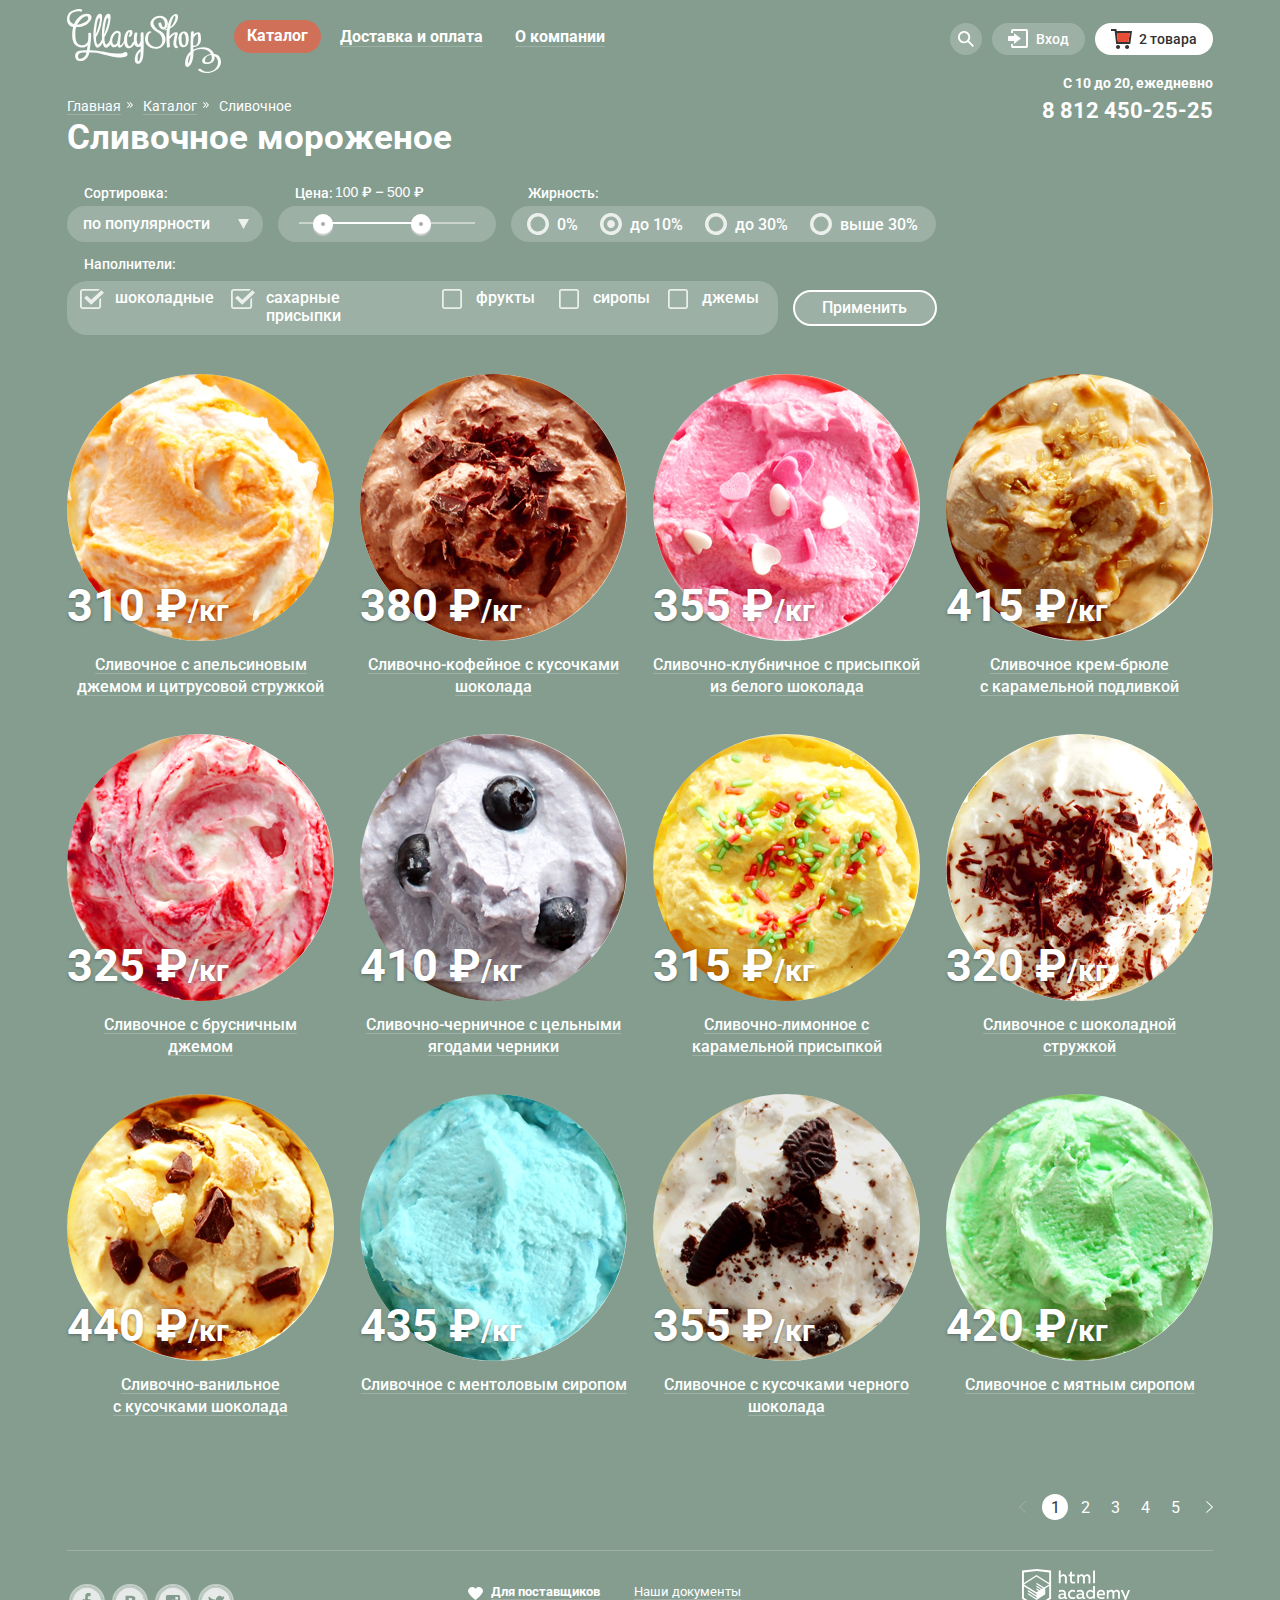
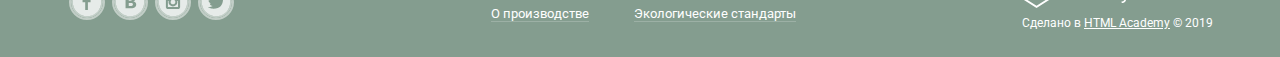
==== commit 5956c13c: "Защита, правки" ====
--- a/catalog.html
+++ b/catalog.html
@@ -16,7 +16,7 @@
         <img src="img/logo.svg" width="154" height="64" alt="Логотип магазина Глейси">
       </a>
       <ul class="site-navigation">
-        <li class="site-navigation-item site-navigation-current"><a class="site-navigation-link">Каталог</a>
+        <li class="site-navigation-item site-navigation-current"><a class="site-navigation-link site-navigation-current">Каталог</a>
           <ul class="sub-navigation">
             <li><a class="sub-navigation-title">Новинки</a></li>
             <li><a class="sub-navigation-link sub-navigation-current" href="catalog.html">Сливочное</a></li>
@@ -25,63 +25,69 @@
             <li><a class="sub-navigation-link" href="">Мелорин</a></li>
           </ul>
         </li>
-        <li class="site-navigation-item"><a class="site-navigation-link" href=""><span>Доставка и оплата</span></a></li>
-        <li class="site-navigation-item"><a class="site-navigation-link" href=""><span>О компании</span></a></li>
+        <li class="site-navigation-item"><a class="site-navigation-link" href="">Доставка и оплата</a></li>
+        <li class="site-navigation-item"><a class="site-navigation-link" href="">О компании</a></li>
       </ul>
     </nav>
     <div class="user-navigation">
-      <div class="header-search-wrapper" tabindex="0">
-        <form class="header-search" method="post">
-          <label for="search"></label>
-          <input type="search" id="search" placeholder="Крем-брюле">
-        </form>
+      <div class="header-search-wrapper" tabindex="0" aria-label="Поиск">
+        <div class="header-search-cover">
+          <form class="header-search" method="post">
+            <label class="visually-hidden" for="search">Поиск</label>
+            <input type="search" id="search" placeholder="Крем-брюле">
+          </form>
+        </div>
       </div>
       <div class="header-login-wrapper" tabindex="0">
         <button class="header-login user-button" type="button">Вход</button>
-        <section class="modal-account">
-          <h2 class="visually-hidden">Вход в личный кабинет</h2>
-          <form class="account-form" action="#" method="post">
-            <p>
-              <label class="visually-hidden" for="login-email">Ваш e-mail</label>
-              <input type="email" id="login-email" placeholder="email@example.com">
-            </p>
-            <p>
-              <label class="visually-hidden" for="login-password">Ваш пароль</label>
-              <input type="password" id="login-password" placeholder="......">
-            </p>
-            <button class="account-button button" type="submit">Войти</button>
-          </form>
-          <div class="modal-link-wrapper">
-            <a class="modal-link" href="#"><span>Забыли пароль?</span></a>
-            <a class="modal-link" href="#"><span>Новая регистрация</span></a>
-          </div>
-        </section>
+        <div class="modal-account-wrapper">
+          <section class="modal-account">
+            <h2 class="visually-hidden">Вход в личный кабинет</h2>
+            <form class="account-form" action="#" method="post">
+              <p>
+                <label class="visually-hidden" for="login-email">Ваш e-mail</label>
+                <input type="email" id="login-email" placeholder="email@example.com">
+              </p>
+              <p>
+                <label class="visually-hidden" for="login-password">Ваш пароль</label>
+                <input type="password" id="login-password" placeholder="......">
+              </p>
+              <button class="account-button button" type="submit">Войти</button>
+            </form>
+            <div class="modal-link-wrapper">
+              <a class="modal-link" href="#"><span>Забыли пароль?</span></a>
+              <a class="modal-link" href="#"><span>Новая регистрация</span></a>
+            </div>
+          </section>
+        </div>
       </div>
       <div class="header-cart-wrapper">
         <button class="header-cart user-button header-cart-full" type="button">2 товара</button>
-        <section class="modal-user-cart">
-          <h2 class="visually-hidden">Товары корзины</h2>
-          <div class="modal-user-cart-wrapper">
-            <ul class="user-cart-list">
-              <li class="user-cart-item">
-                <button class="item-remove" type="button" aria-label="Отменить"></button>
-                <img src="img/cart-image-1.png" width="33" height="33" alt="Пломбир с апельсиновым джемом">
-                <h3 class="cart-item-title">Пломбир с апельсиновым джемом</h3>
-                <p class="cart-item-price">1,5 кг х <span>200 руб.</span></p>
-                <p class="cart-item-total-price">300 руб.</p>
-              </li>
-              <li class="user-cart-item">
-                <button class="item-remove" type="button" aria-label="Отменить"></button>
-                <img src="img/cart-image-2.png" width="33" height="33" alt="Клубничный пломбир с присыпкой из белого шоколада">
-                <h3 class="cart-item-title">Клубничный пломбир с присыпкой из белого шоколада</h3>
-                <p class="cart-item-price">1,5 кг х <span>300 руб.</span></p>
-                <p class="cart-item-total-price">450 руб.</p>
-              </li>
-            </ul>
-            <p class="user-cart-total-price">Итого: 750 руб.</p>
-            <a class="user-cart-button button" href="#">Оформить заказ</a>
-          </div>
-        </section>
+        <div class="user-cart-wrapper">
+          <section class="modal-user-cart">
+            <h2 class="visually-hidden">Товары корзины</h2>
+            <div class="modal-user-cart-wrapper">
+              <ul class="user-cart-list">
+                <li class="user-cart-item">
+                  <button class="item-remove" type="button" aria-label="Отменить"></button>
+                  <img src="img/cart-image-1.png" width="33" height="33" alt="Пломбир с апельсиновым джемом">
+                  <h3 class="cart-item-title">Пломбир с апельсиновым джемом</h3>
+                  <p class="cart-item-price">1,5 кг х <span>200 руб.</span></p>
+                  <p class="cart-item-total-price">300 руб.</p>
+                </li>
+                <li class="user-cart-item">
+                  <button class="item-remove" type="button" aria-label="Отменить"></button>
+                  <img src="img/cart-image-2.png" width="33" height="33" alt="Клубничный пломбир с присыпкой из белого шоколада">
+                  <h3 class="cart-item-title">Клубничный пломбир с присыпкой из белого шоколада</h3>
+                  <p class="cart-item-price">1,5 кг х <span>300 руб.</span></p>
+                  <p class="cart-item-total-price">450 руб.</p>
+                </li>
+              </ul>
+              <p class="user-cart-total-price">Итого: 750 руб.</p>
+              <a class="user-cart-button button" href="#">Оформить заказ</a>
+            </div>
+          </section>
+        </div>
       </div>
     </div>
     <div class="header-contact-wrapper">
@@ -108,7 +114,8 @@
       <form class="filter-form" action="https://echo.htmlacademy.ru/" method="get" target="_blank">
         <fieldset class="sorting">
           <legend>Сортировка:</legend>
-          <select class="filter-sorting" name="sorting">
+          <label class="visually-hidden" for="ice-cream-sorting">Сортировка мороженого</label>
+          <select class="filter-sorting" id="ice-cream-sorting" name="sorting">
             <option class="filter-sorting-option" value="rating">по популярности</option>
             <option class="filter-sorting-option" value="low-cost">сначала не дорогие</option>
             <option class="filter-sorting-option" value="high-cost">сначала дорогие</option>
@@ -118,19 +125,17 @@
         <fieldset class="price">
           <legend>Цена:</legend>
           <div class="range-filter">
-            <div class="range-controls">
-              <div class="scale">
-                <div class="bar"></div>
-                <div class="toggle toggle-min" tabindex="0"></div>
-                <div class="toggle toggle-max" tabindex="0"></div>
-              </div>
+            <div class="scale">
+              <div class="bar"></div>
+              <div class="toggle toggle-min" tabindex="0"></div>
+              <div class="toggle toggle-max" tabindex="0"></div>
             </div>
             <div class="price-controls">
               <label class="min-price">
-                100 ₽ – <input class="visually-hidden" type="number" name="min-price" value="0">
+                <input type="number" name="min-price" value="100"> ₽ –
               </label>
               <label class="max-price">
-                500 ₽ <input class="visually-hidden" type="number" name="max-price" value="15000">
+                <input type="number" name="max-price" value="500"> ₽
               </label>
             </div>
           </div>
@@ -188,121 +193,97 @@
       <h2 class="visually-hidden">Каталог сливочного мороженого</h2>
       <ul class="catalog-list">
         <li class="catalog-item">
-          <a href="#">
-            <img class="catalog-image" src="img/catalog-image-1.jpg" width="267" height="267" alt="Апельсиновое мороженое">
-            <p class="catalog-price">310 ₽<span>/кг</span></p>
-            <h3 class="catalog-title">Сливочное с апельсиновым джемом и цитрусовой стружкой</h3>
-          </a>
+          <img class="catalog-image" src="img/catalog-image-1.jpg" width="267" height="267" alt="Апельсиновое мороженое">
+          <p class="catalog-price">310 ₽<span>/кг</span></p>
+          <a class="catalog-title" href="">Сливочное с апельсиновым джемом и цитрусовой стружкой</a>
           <div class="catalog-item-hover">
             <button class="catalog-button button" type="button" aria-label="Посмотеть мороженое «Сливочное с апельсиновым джемом и цитрусовой стружкой»">Быстрый просмотр</button>
           </div>
         </li>
         <li class="catalog-item">
-          <a href="#">
-            <img class="catalog-image" src="img/catalog-image-2.jpg" width="267" height="267" alt="Кофейное мороженое">
-            <p class="catalog-price">380 ₽<span>/кг</span></p>
-            <h3 class="catalog-title">Сливочно-кофейное с кусочками шоколада</h3>
-          </a>
+          <img class="catalog-image" src="img/catalog-image-2.jpg" width="267" height="267" alt="Кофейное мороженое">
+          <p class="catalog-price">380 ₽<span>/кг</span></p>
+          <a class="catalog-title" href>Сливочно-кофейное с кусочками шоколада</a>
           <div class="catalog-item-hover">
             <button class="catalog-button button" type="button" aria-label="Посмотеть мороженое «Сливочно-кофейное с кусочками шоколада»">Быстрый просмотр</button>
           </div>
         </li>
         <li class="catalog-item">
-          <a href="#">
-            <img class="catalog-image" src="img/catalog-image-3.jpg" width="267" height="267" alt="Клубничное мороженое">
-            <p class="catalog-price">355 ₽<span>/кг</span></p>
-            <h3 class="catalog-title">Сливочно-клубничное с присыпкой из белого шоколада</h3>
-          </a>
+          <img class="catalog-image" src="img/catalog-image-3.jpg" width="267" height="267" alt="Клубничное мороженое">
+          <p class="catalog-price">355 ₽<span>/кг</span></p>
+          <a class="catalog-title" href="">Сливочно-клубничное с присыпкой из белого шоколада</a>
           <div class="catalog-item-hover">
             <button class="catalog-button button" type="button" aria-label="Посмотеть мороженое «Сливочно-клубничное с присыпкой из белого шоколада»">Быстрый просмотр</button>
           </div>
         </li>
         <li class="catalog-item">
-          <a href="#">
-            <img class="catalog-image" src="img/catalog-image-4.jpg" width="267" height="267" alt="Мороженое крем-брюле">
-            <p class="catalog-price">415 ₽<span>/кг</span></p>
-            <h3 class="catalog-title">Сливочное крем-брюле<br> с карамельной подливкой</h3>
-          </a>
+          <img class="catalog-image" src="img/catalog-image-4.jpg" width="267" height="267" alt="Мороженое крем-брюле">
+          <p class="catalog-price">415 ₽<span>/кг</span></p>
+          <a class="catalog-title" href="">Сливочное крем-брюле<br> с карамельной подливкой</a>
           <div class="catalog-item-hover">
             <button class="catalog-button button" type="button" aria-label="Посмотеть мороженое «Сливочное крем-брюле с карамельной подливкой»">Быстрый просмотр</button>
           </div>
         </li>
         <li class="catalog-item">
-          <a href="#">
-            <img class="catalog-image" src="img/catalog-image-5.jpg" width="267" height="267" alt="Брусничное мороженое">
-            <p class="catalog-price">325 ₽<span>/кг</span></p>
-            <h3 class="catalog-title">Сливочное с брусничным<br> джемом</h3>
-          </a>
-          <div class="catalog-item-hover">
-            <button class="catalog-button button" type="button" aria-label="Посмотеть мороженое «Сливочное с брусничным джемом»">Быстрый просмотр</button>
-          </div>
-        </li>
-        <li class="catalog-item">
-          <a href="#">
-            <img class="catalog-image" src="img/catalog-image-6.jpg" width="267" height="267" alt="Черничное мороженое">
-            <p class="catalog-price">410 ₽<span>/кг</span></p>
-            <h3 class="catalog-title">Сливочно-черничное с цельными ягодами черники</h3>
-          </a>
+          <img class="catalog-image" src="img/catalog-image-5.jpg" width="267" height="267" alt="Брусничное мороженое">
+          <p class="catalog-price">325 ₽<span>/кг</span></p>
+          <h3a class="catalog-title" href="">Сливочное с брусничным<br> джемом</a>
+            <div class="catalog-item-hover">
+              <button class="catalog-button button" type="button" aria-label="Посмотеть мороженое «Сливочное с брусничным джемом»">Быстрый просмотр</button>
+            </div>
+        </li>
+        <li class="catalog-item">
+          <img class="catalog-image" src="img/catalog-image-6.jpg" width="267" height="267" alt="Черничное мороженое">
+          <p class="catalog-price">410 ₽<span>/кг</span></p>
+          <a class="catalog-title" href="">Сливочно-черничное с цельными ягодами черники</a>
           <div class="catalog-item-hover">
             <button class="catalog-button button" type="button" aria-label="Посмотеть мороженое «Сливочно-черничное с цельными ягодами черники»">Быстрый просмотр</button>
           </div>
         </li>
         <li class="catalog-item">
-          <a href="#">
-            <img class="catalog-image" src="img/catalog-image-7.jpg" width="267" height="267" alt="Лимонное мороженое">
-            <p class="catalog-price">315 ₽<span>/кг</span></p>
-            <h3 class="catalog-title">Сливочно-лимонное с карамельной присыпкой</h3>
-          </a>
+          <img class="catalog-image" src="img/catalog-image-7.jpg" width="267" height="267" alt="Лимонное мороженое">
+          <p class="catalog-price">315 ₽<span>/кг</span></p>
+          <a class="catalog-title" href="">Сливочно-лимонное с карамельной присыпкой</a>
           <div class="catalog-item-hover">
             <button class="catalog-button button" type="button" aria-label="Посмотеть мороженое «Сливочно-лимонное с карамельной присыпкой»">Быстрый просмотр</button>
           </div>
         </li>
         <li class="catalog-item">
-          <a href="#">
-            <img class="catalog-image" src="img/catalog-image-8.jpg" width="267" height="267" alt="С шоколадной стружкой">
-            <p class="catalog-price">320 ₽<span>/кг</span></p>
-            <h3 class="catalog-title">Сливочное с шоколадной стружкой</h3>
-          </a>
+          <img class="catalog-image" src="img/catalog-image-8.jpg" width="267" height="267" alt="С шоколадной стружкой">
+          <p class="catalog-price">320 ₽<span>/кг</span></p>
+          <a class="catalog-title" href="">Сливочное с шоколадной стружкой</a>
           <div class="catalog-item-hover">
             <button class="catalog-button button" type="button" aria-label="Посмотеть мороженое «Сливочное с шоколадной стружкой»">Быстрый просмотр</button>
           </div>
         </li>
         <li class="catalog-item">
-          <a href="#">
-            <img class="catalog-image" src="img/catalog-image-9.jpg" width="267" height="267" alt="Ванильное мороженое">
-            <p class="catalog-price">440 ₽<span>/кг</span></p>
-            <h3 class="catalog-title">Сливочно-ванильное<br> с кусочками шоколада</h3>
-          </a>
+          <img class="catalog-image" src="img/catalog-image-9.jpg" width="267" height="267" alt="Ванильное мороженое">
+          <p class="catalog-price">440 ₽<span>/кг</span></p>
+          <a class="catalog-title" href="">Сливочно-ванильное<br> с кусочками шоколада</a>
           <div class="catalog-item-hover">
             <button class="catalog-button button" type="button" aria-label="Посмотеть мороженое «Сливочно-ванильное с кусочками шоколада»">Быстрый просмотр</button>
           </div>
         </li>
         <li class="catalog-item">
-          <a href="#">
-            <img class="catalog-image" src="img/catalog-image-10.jpg" width="267" height="267" alt="С ментоловым сиропом">
-            <p class="catalog-price">435 ₽<span>/кг</span></p>
-            <h3 class="catalog-title">Сливочное с ментоловым сиропом</h3>
-          </a>
+          <img class="catalog-image" src="img/catalog-image-10.jpg" width="267" height="267" alt="С ментоловым сиропом">
+          <p class="catalog-price">435 ₽<span>/кг</span></p>
+          <a class="catalog-title" href="">Сливочное с ментоловым сиропом</a>
           <div class="catalog-item-hover">
             <button class="catalog-button button" type="button" aria-label="Посмотеть мороженое «Сливочное с ментоловым сиропом»">Быстрый просмотр</button>
           </div>
         </li>
         <li class="catalog-item">
-          <a href="#">
-            <img class="catalog-image" src="img/catalog-image-11.jpg" width="267" height="267" alt="С черным шоколадом">
-            <p class="catalog-price">355 ₽<span>/кг</span></p>
-            <h3 class="catalog-title">Сливочное с кусочками черного шоколада</h3>
-          </a>
+          <img class="catalog-image" src="img/catalog-image-11.jpg" width="267" height="267" alt="С черным шоколадом">
+          <p class="catalog-price">355 ₽<span>/кг</span></p>
+          <a class="catalog-title" href="">Сливочное с кусочками черного шоколада</a>
           <div class="catalog-item-hover">
             <button class="catalog-button button" type="button" aria-label="Посмотеть мороженое «Сливочное с кусочками черного шоколада»">Быстрый просмотр</button>
           </div>
         </li>
         <li class="catalog-item">
-          <a href="#">
-            <img class="catalog-image" src="img/catalog-image-12.jpg" width="267" height="267" alt="С мятным сиропом">
-            <p class="catalog-price">420 ₽<span>/кг</span></p>
-            <h3 class="catalog-title">Сливочное с мятным сиропом</h3>
-          </a>
+          <img class="catalog-image" src="img/catalog-image-12.jpg" width="267" height="267" alt="С мятным сиропом">
+          <p class="catalog-price">420 ₽<span>/кг</span></p>
+          <a class="catalog-title" href="">Сливочное с мятным сиропом</a>
           <div class="catalog-item-hover">
             <button class="catalog-button button" type="button" aria-label="Посмотеть мороженое «Сливочное с мятным сиропом»">Быстрый просмотр</button>
           </div>
--- a/css/style.min.css
+++ b/css/style.min.css
@@ -1 +1 @@
-@-webkit-keyframes bounce{0%{transform:translateY(-50%,-2000px)}70%{transform:translate(-50%,-40%)}90%{transform:translate(-50%,-55%)}to{transform:translate(-50%,-50%)}}@keyframes bounce{0%{transform:translateY(-50%,-2000px)}70%{transform:translate(-50%,-40%)}90%{transform:translate(-50%,-55%)}to{transform:translate(-50%,-50%)}}@-webkit-keyframes shake{0%,to{transform:translate(-50%,-50%)}10%,30%,50%,70%,90%{transform:translate(-51%,-50%)}20%,40%,60%,80%{transform:translate(-49%,-50%)}}@keyframes shake{0%,to{transform:translate(-50%,-50%)}10%,30%,50%,70%,90%{transform:translate(-51%,-50%)}20%,40%,60%,80%{transform:translate(-49%,-50%)}}:root{--basic-white: #ffffff;--basic-background: #849d8f;--basic-button: linear-gradient(180deg, #f26843 0%, #e74a35 100%);--basic-text: #323232;--special-subscription: #5a5a5a;--special-placeholder: #999999;--special-formbackground: #f8f7f4;--special-sliderbackground1: #8996a6;--special-sliderbackground2: #9d8b84;--special-submenuhover: #fbdEd7;--special-submenuactive: #f6b5a5;--special-menuactive: #ededed;--special-about-background: #efe8d6;--special-menuactiveshadow: #696969;--special-menucurrent: #d07058;--special-loginbutton: rgba(255, 255, 255, 0.2);--special-buttonshadow: 0px 2px 2px rgba(172, 16, 0, 0.64);--special-buttontextshadow: rgba(160, 32, 11, 0.76);--special-buttonhover: linear-gradient(0deg, rgba(255, 255, 255, 0.2), rgba(255, 255, 255, 0.2)), linear-gradient(180deg, #f26843 0%, #e74a35 100%);--special-buttonshadowhover: #ac1000;--special-buttonactive: linear-gradient(0deg, rgba(0, 0, 0, 0.07), rgba(0, 0, 0, 0.07)), linear-gradient(180deg, #f26843 0%, #e74a35 100%);--special-buttonactiveshadow: #942718;--special-bannerraspberry: #4e1821;--special-bannerchocolate: #664b3a;--special-priceshadow: rgba(49, 50, 53, 0.5);--special-addressbackground: #fefefe;--special-subscriptioninput: rgba(178, 178, 178, 0.52);--special-linkhover: #ffbc9e;--specil-linkhover2: #e84d37;--specil-formborder: #d3d3d2;--special-formfocus: rgba(46, 136, 228, 0.52);--special-linkunderline: rgba(255, 188, 158, 0.3);--special-itemprice: #ababab;--special-site-wrapper-1: rgba(215, 242, 227, 0.75);--special-site-wrapper-2: rgba(215, 242, 227, 0.75);--special-site-wrapper-3: rgba(215, 242, 227, 0.75);--special-sub-navigation: rgba(0, 0, 0, 0.4);--special-sub-navigation-title: rgba(50, 50, 50, 0.2);--special-modal-link: rgba(50, 50, 50, 0.3);--special-user-cart-list: #cacac7;--special-item-remove: #2c2829;--special-slider-controls: rgba(255, 255, 255, 0.4);--special-catalog-item-hover: rgba(0, 0, 0, 0.2);--special-range-control: rgba(248, 247, 244, 0.5);--special-toggles: #cfcfcf;--special-social-svg: rgba(255, 255, 255, 0.5);--special-modal-close: #231f20}body{min-width:1200px;margin:0;padding:0;font-family:"Roboto",Arial,sans-serif;font-size:16px;line-height:22px;font-weight:400;color:var(--basic-white);background-color:var(--basic-background)}a{text-decoration:none}img{max-width:100%;height:auto}.visually-hidden{position:absolute;width:1px;height:1px;margin:-1px;border:0;padding:0;white-space:nowrap;-webkit-clip-path:inset(100%);clip-path:inset(100%);clip:rect(0 0 0 0);overflow:hidden}.page{height:100%}.page-body{position:relative;min-height:100%;display:grid;grid-template-rows:-webkit-min-content 1fr -webkit-min-content;grid-template-rows:min-content 1fr min-content;align-content:start}.site-wrapper{background-repeat:no-repeat;background-position:top 83px center}.site-wrapper-1{background:url(../img/slide-image-1.png),radial-gradient(circle closest-side at center 358px,var(--special-site-wrapper-1),transparent),var(--basic-background)}.site-wrapper-1,.site-wrapper-2,.site-wrapper-3{background-repeat:no-repeat;background-position:top 83px center}.site-wrapper-2{background:url(../img/slide-image-2.png),radial-gradient(circle closest-side at center 358px,var(--special-site-wrapper-2),transparent),var(--special-sliderbackground1)}.site-wrapper-3{background:url(../img/slide-image-3.png),radial-gradient(circle closest-side at center 358px,var(--special-site-wrapper-3),transparent),var(--special-sliderbackground2)}.container{box-sizing:border-box;width:1200px;margin:0 auto;padding:0 27px}.page-catalog{margin-top:-26px}.main-header{box-sizing:border-box;display:grid;grid-template-columns:1fr auto;grid-template-rows:1fr -webkit-min-content;grid-template-rows:1fr min-content}.button{padding:10px 1.25em;font:inherit;font-weight:700;font-size:18px;line-height:24px;color:var(--basic-white);background:var(--basic-button);box-shadow:var(--special-buttonshadow);border:0;border-radius:70px;cursor:pointer}.button:focus,.button:hover{background:var(--special-buttonhover);box-shadow:0 2px 2px var(--special-buttonshadowhover);outline:0}.button:active{background:var(--special-buttonactive);box-shadow:var(--special-buttonactiveshadow)}.main-header-logo{width:154px;height:64px;margin-right:13px}.main-navigation{margin-top:9px;display:grid;grid-template-columns:auto 1fr;font-weight:700;font-size:16px;line-height:18px;color:var(--basic-white)}.site-navigation{padding:0;margin:11px 0 0;display:flex;flex-wrap:wrap;list-style:none}.site-navigation-item{margin-right:6px}.site-navigation>li{position:relative}.site-navigation-link{display:block;padding-top:8px;padding-left:13px;padding-right:13px;color:var(--basic-white)}.site-navigation-item span{border-bottom:1px solid var(--special-loginbutton)}.site-navigation-current>a{padding-top:7px;padding-bottom:8px;background-color:var(--special-menucurrent);border-radius:26px}.site-navigation-current a:hover:not(.sub-navigation a){color:var(--basic-white);background-color:var(--special-menucurrent)}.site-navigation-link:focus,.site-navigation-link:hover{padding-bottom:8px;color:var(--basic-text);background-color:var(--basic-white);border-radius:26px;outline:0}.site-navigation-link:active{background-color:var(--special-menuactive);box-shadow:inset 0 2px 1px var(--special-menuactiveshadow)}.sub-navigation{position:absolute;width:143px;top:38px;left:-9px;margin:0;padding:0;list-style:none;background-color:var(--basic-white);border-radius:4px;box-shadow:0 20px 20px var(--special-sub-navigation);display:none;z-index:3}.site-navigation>li:focus-within .sub-navigation{display:block}.site-navigation>li:hover .sub-navigation{display:block}.sub-navigation-link,.sub-navigation-title{display:block;padding-left:21px;font-size:14px;color:var(--basic-text)}.sub-navigation-link{margin-bottom:5px;padding-top:5px;padding-bottom:5px;font-weight:400;line-height:16px}.sub-navigation-title{position:relative;padding-top:10px;padding-bottom:17px;font-weight:700;line-height:18px}.sub-navigation-title::after{position:absolute;content:"";top:37px;left:6px;width:128px;height:1px;background-color:var(--special-sub-navigation-title)}.sub-navigation-current{color:var(--basic-white);background-color:var(--special-menucurrent)}.sub-navigation-link:focus:not(.sub-navigation-current),.sub-navigation-link:hover:not(.sub-navigation-current){background-color:var(--special-submenuhover);border-radius:0;outline:0}.sub-navigation-link:active{background-color:var(--special-submenuactive);box-shadow:none;border-radius:0}.sub-navigation-current:focus,.sub-navigation-current:hover{color:var(--basic-white)}.user-navigation{display:flex;align-items:center;margin-top:5px}.header-search-wrapper{position:relative;width:32px;height:32px;margin-right:10px;background-color:var(--special-loginbutton);border-radius:50%}.header-search-wrapper:focus-within .header-search{display:block}.header-search-wrapper:hover .header-search{display:block}.header-search-wrapper::before{position:absolute;content:"";width:16px;height:16px;top:8px;left:8px;background-image:url(../img/icon-search.svg);background-repeat:no-repeat;background-position:0 0;cursor:pointer}.header-search-wrapper:focus::before,.header-search-wrapper:hover::before{position:absolute;content:"";width:16px;height:16px;top:8px;left:8px;background-image:url(../img/icon-search-hover.svg);background-repeat:no-repeat;background-position:0 0;cursor:pointer}.header-search-wrapper:focus,.header-search-wrapper:hover{background-color:var(--basic-white)}.header-search{position:absolute;width:341px;height:84px;top:36px;left:-309px;background-color:var(--special-formbackground);border-radius:4px;box-shadow:0 20px 20px var(--special-sub-navigation);display:none}.header-search input{box-sizing:border-box;width:311px;margin-top:19px;margin-left:15px;padding-left:15px;padding-top:15px;padding-bottom:11px;font:inherit;font-size:14px;line-height:16px;color:var(--special-placeholder);border:1px solid var(--specil-formborder);border-radius:4px}.header-search input:hover{box-shadow:inset 2px 2px 0 0 var(--special-subscriptioninput),inset -2px -2px 0 0 var(--special-subscriptioninput)}.header-search input:focus{box-shadow:inset 2px 2px 0 0 var(--special-formfocus),inset -2px -2px 0 0 var(--special-formfocus);outline:0}.user-button{position:relative;padding:8px 16px 8px 44px;font:inherit;font-weight:500;font-size:14px;line-height:16px;text-align:center;border:0;color:var(--basic-white);background-color:var(--special-loginbutton);border-radius:20px;cursor:pointer}.header-login-wrapper:focus-within .modal-account{display:block}.header-login-wrapper{position:relative}.header-login-wrapper:focus{outline:0}.modal-account{position:absolute;top:36px;right:11px;box-sizing:border-box;width:277px;padding-top:20px;padding-left:19px;padding-right:16px;min-height:214px;color:var(--basic-text);background-color:var(--special-formbackground);box-shadow:0 20px 20px var(--special-sub-navigation);border-radius:4px;display:none;z-index:20}.header-login-wrapper:hover .modal-account{display:block}.account-form p,.feedback-form p{padding:0;margin:0 0 20px}.modal-link-wrapper{position:absolute;right:16px;top:151px}.modal-link{display:block;margin-bottom:6px;font-size:13px;line-height:15px;color:var(--basic-text)}.modal-link span{border-bottom:1px solid var(--special-modal-link)}.modal-link:active,.modal-link:focus,.modal-link:hover{color:var(--specil-linkhover2)}.account-form input{box-sizing:border-box;width:241px;height:44px;padding-left:15px;font:inherit;color:var(--basic-text);border:1px solid var(--specil-formborder)}.account-form input:hover{box-shadow:inset 2px 2px 0 0 var(--special-subscriptioninput),inset -2px -2px 0 0 var(--special-subscriptioninput)}.account-form input:focus{box-shadow:inset 2px 2px 0 0 var(--special-formfocus),inset -2px -2px 0 0 var(--special-formfocus);outline:0}.account-button{padding:13px 26px;line-height:16px;border-radius:26px}.header-login{margin-right:10px}.header-login-wrapper:focus .header-login,.user-button:focus,.user-button:hover{color:var(--basic-text);background-color:var(--basic-white);outline:0}.header-login::before{position:absolute;content:"";width:20px;height:19px;left:16px;top:6px;background-image:url(../img/icon-login.svg);background-repeat:no-repeat;background-position:0 0}.header-login-wrapper:focus .header-login::before,.header-login:focus::before,.header-login:hover::before{position:absolute;content:"";width:20px;height:19px;left:16px;top:6px;background-image:url(../img/icon-login-hover.svg);background-repeat:no-repeat;background-position:0 0}.header-cart::before{position:absolute;content:"";width:21px;height:20px;left:16px;top:6px;background-image:url(../img/icon-cart.svg);background-repeat:no-repeat;background-position:0 0}.header-cart:focus::before,.header-cart:hover::before{position:absolute;content:"";width:21px;height:20px;left:16px;top:6px;background-image:url(../img/icon-cart-full.svg);background-repeat:no-repeat;background-position:0 0}.header-cart-full{position:relative;color:var(--basic-text);background-color:var(--basic-white)}.header-cart-wrapper{position:relative}.modal-user-cart{position:absolute;top:36px;right:0;width:539px;color:var(--basic-text);background-color:var(--special-formbackground);box-shadow:0 20px 20px var(--special-sub-navigation);border-radius:4px;display:none;z-index:10}.modal-user-cart-wrapper{display:flex;flex-direction:column}.user-cart-list{position:relative;padding:0;margin:20px 34px 0 21px;list-style:none}.user-cart-list::after{position:absolute;content:"";bottom:4px;left:-6px;width:510px;height:1px;background-color:var(--special-user-cart-list)}.user-cart-item{margin-bottom:20px;position:relative;display:flex}.item-remove{position:absolute;top:10px;left:0;width:11px;height:11px;background-color:transparent;border:0;cursor:pointer}.item-remove::after,.item-remove::before{content:"";position:absolute;top:5px;left:0;width:15px;height:1px;background-color:var(--special-item-remove)}.item-remove::before{transform:rotate(45deg)}.item-remove::after{transform:rotate(-45deg)}.cart-item-title{width:216px;margin:0 31px 0 13px;font-weight:400}.user-cart-item img{margin-left:20px;width:33px;height:33px}.cart-item-price,.cart-item-title,.cart-item-total-price{padding:9px 0 0;font-size:13px;line-height:16px}.cart-item-total-price{margin:0}.cart-item-price{margin:0 26px 0 0}.cart-item-price span{color:var(--special-itemprice)}.user-cart-total-price{padding:0;margin:13px 14px 15px auto;font-weight:700;font-size:15px;line-height:16px}.user-cart-button{margin-left:auto;margin-right:14px;margin-bottom:21px;padding:10px 15px}.header-cart-wrapper:focus-within .modal-user-cart{display:block}.header-cart-wrapper:hover .modal-user-cart{display:block}.header-cart-full::before{position:absolute;content:"";width:21px;height:20px;left:16px;top:6px;background-image:url(../img/icon-cart-full.svg);background-repeat:no-repeat;background-position:0 0}.header-contact-wrapper{grid-column:2/-1;text-align:right}.header-opening{padding:0;margin:2px 0 8px;font-weight:700;font-size:14px;line-height:16px}.header-tel{font-weight:700;font-size:22px;line-height:24px;color:var(--basic-white)}.slider{position:relative;padding-top:273px;padding-bottom:52px}.slider-list{margin:0;padding:0;list-style:none}.slider-controls{position:absolute;bottom:63px;left:0;z-index:20;display:flex;width:79px;justify-content:space-between}.slider-controls button{padding:0;width:21px;height:21px;background-color:transparent;border:2px solid var(--basic-white);border-radius:50%;cursor:pointer}.slider-controls button:focus,.slider-controls button:hover{background-color:var(--special-slider-controls);outline:0}.slider-controls .current,.slider-controls button:active{background-color:var(--basic-white)}.slider-item{text-align:center;display:none}.slide-current{display:block}.slide-title{margin:0 auto 34px;width:672px;font-weight:700;font-size:60px;line-height:60px}.slide-button{padding:10px 23px 15px;margin-right:15px;font-size:32px;line-height:44px;font-weight:700;letter-spacing:.05em;text-shadow:0 2px 5px var(--special-buttontextshadow)}.breadcrumbs{display:flex;flex-wrap:wrap;width:880px;margin:0 0 2px;padding:0;list-style:none}.breadcrumbs a{display:block;position:relative;margin-right:22px;font-size:14px;line-height:16px;color:var(--basic-white);border-bottom:1px solid var(--special-loginbutton)}.breadcrumbs a::after{position:absolute;content:"";width:6px;height:6px;top:4px;left:60px;background-image:url(../img/icon-next.svg);background-repeat:no-repeat;background-position:0 0}.breadcrumbs a:active,.breadcrumbs a:focus,.breadcrumbs a:hover{color:var(--special-linkhover);border-bottom:1px solid var(--special-linkunderline)}.breadcrumbs-current{font-size:14px;line-height:16px}.page-title{margin:0 0 27px;padding:0;font-weight:700;font-size:35px;line-height:41px}.banners{margin-bottom:20px}.banners-list{margin:0;padding:0;display:grid;grid-template-columns:1fr 1fr;-moz-column-gap:26px;column-gap:26px;list-style:none}.banners-item{display:flex;flex-direction:column;margin-bottom:20px;padding-left:16px;padding-right:30px;background-repeat:no-repeat;background-size:cover;background-position:90% 100%;border-radius:16px}.banners-item-raspberry{background-image:url(../img/raspberry-background.jpg);background-color:var(--special-bannerraspberry)}.banners-item-chocolate{background-image:url(../img/chocolate-background.jpg);background-color:var(--special-bannerchocolate)}.banner-title{margin:16px 0;font-weight:700;font-size:35px;line-height:41px}.banner-description{margin:0 0 42px;font-weight:700;font-size:18px}.banner-button{align-self:flex-end;margin-right:-8px;margin-bottom:22px;padding:12px 22px;text-shadow:0 2px 5px var(--special-buttontextshadow)}.hits{margin-bottom:5px}.catalog-list,.hits-list{padding:0;display:grid;grid-template-columns:1fr 1fr 1fr 1fr;-moz-column-gap:26px;column-gap:26px;list-style:none}.hits-list{margin:0}.catalog-item,.hits-item{position:relative}.hits-item{margin-bottom:35px}.catalog-item a,.hits-item a{position:relative;display:flex;flex-direction:column;align-items:center;width:100%;min-height:320px;color:var(--basic-white)}.hits-item::before{position:absolute;content:"";width:61px;height:61px;top:0;left:0;background-image:url(../img/icon-hit.png);background-repeat:no-repeat;background-position:0 0;z-index:13}.catalog-image,.hits-image{width:267px;height:267px;-o-object-fit:cover;object-fit:cover;border-radius:50%;z-index:10}.catalog-list{margin:0 0 76px;row-gap:35px}.catalog-price,.hits-price{position:absolute;top:209px;left:0;margin:0;font-weight:700;font-size:45px;line-height:45px;text-shadow:0 1px 3px var(--special-priceshadow);z-index:11}.catalog-price span,.hits-price span{font-size:30px;line-height:35px}.catalog-title,.hits-title{margin:13px 0 0;font-weight:500;font-size:16px;line-height:22px;text-align:center}.catalog-button,.hits-button{margin-bottom:21px;padding-left:16px;padding-right:16px;z-index:1}.catalog-item-hover{position:absolute;top:-6px;left:-13px;width:110%;height:calc(100% + 80px);background-color:var(--special-loginbutton);box-shadow:0 20px 20px var(--special-catalog-item-hover);border-radius:4px;z-index:-1;display:none}.catalog-item:hover,.hits-item:hover{z-index:20}.catalog-item:hover .catalog-item-hover,.hits-item:hover .catalog-item-hover{display:flex;align-items:flex-end;justify-content:center;z-index:2}.pagination-list{position:relative;display:flex;flex-wrap:wrap;justify-content:flex-end;margin:0;padding:0 0 30px;border-bottom:1px solid var(--special-loginbutton);list-style:none}.pagination-item a{position:relative;display:block;box-sizing:border-box;width:26px;height:26px;padding-top:3px;margin-right:4px;text-align:center;color:var(--basic-white);border-radius:50%}.pagination-item a:focus,.pagination-item a:hover{background-color:var(--special-loginbutton)}.pagination-item a:active,.pagination-item-current a{color:var(--basic-text);background-color:var(--basic-white)}.pagination-item-next a,.pagination-item-previous a{width:7px;height:26px;background-repeat:no-repeat;background-position:center center}.pagination-item-next a{margin-right:0;margin-left:14px;background-image:url(../img/icon-right-small.svg)}.pagination-item-previous a{margin-right:16px;background-image:url(../img/icon-left-small.svg)}.pagination-item a:not(.pagination-item-next a,.pagination-item-previous a):focus,.pagination-item a:not(.pagination-item-next a,.pagination-item-previous a):hover{background-color:var(--special-loginbutton)}.pagination-item a:not(.pagination-item-next a,.pagination-item-previous a):active{color:var(--basic-text);background-color:var(--basic-white)}.pagination-item-next a:focus,.pagination-item-next a:hover,.pagination-item-previous a:focus,.pagination-item-previous a:hover{background-color:transparent}.about{margin-bottom:40px;padding:23px 23px 31px 20px;background-color:var(--special-about-background);background-image:url(../img/pattern-vaffle.png);background-repeat:repeat;background-position:0 0;border-radius:15px}.about-title{padding:0;margin:0 0 7px;font-weight:500;font-size:24px;line-height:30px;color:var(--basic-text)}.about-list{margin:0;padding:0;display:grid;grid-template-columns:1fr 1fr;-moz-column-gap:26px;column-gap:26px;row-gap:9px;list-style:none}.about-item{position:relative;padding-left:55px;padding-top:11px;color:var(--basic-text)}.about-item-ice-cream::before,.about-item-leaf::before{position:absolute;content:"";width:49px;height:49px;top:1px;left:0;background-image:url(../img/icon-ice-cream.svg);background-repeat:no-repeat;background-position:0 0}.about-item-leaf::before{top:3px;background-image:url(../img/icon-leaf.svg)}.about-item-cow::before,.about-item-thermo::before{position:absolute;content:"";width:49px;height:49px;left:2px}.about-item-cow::before{top:1px;background-image:url(../img/icon-cow.svg);background-repeat:no-repeat;background-position:0 0}.about-item-thermo::before{top:3px;background-image:url(../img/icon-thermo.svg)}.index-columns{min-height:220px;margin-bottom:40px;display:grid;grid-template-columns:1fr 1fr;-moz-column-gap:26px;column-gap:26px}.about-item-thermo::before,.news{background-repeat:no-repeat;background-position:0 0}.news{padding-top:19px;padding-left:20px;padding-right:250px;background-image:url(../img/strawberry-background.jpg);background-color:var(--basic-white);border-radius:16px}.news-title{margin:0;font-weight:500;font-size:16px;line-height:22px;color:var(--basic-text)}.news-content{font-weight:700;font-size:24px;line-height:30px;color:var(--basic-text);text-decoration:underline}.news-content:active,.news-content:focus,.news-content:hover{color:var(--specil-linkhover2);outline:0}.subscription{background-image:url(../img/mail-background.png);background-repeat:no-repeat;background-position:0 0;border-radius:16px}.subscription-wrapper{box-sizing:border-box;width:548px;margin:5px auto 0;padding-top:25px;padding-left:20px;padding-right:16px;background-color:var(--special-formbackground);border-radius:16px}.subscription-text{display:inline-block;vertical-align:middle;margin:0 0 40px;color:var(--special-subscription)}.subscription-button{display:inline-block;margin-left:6px;padding-left:17px;padding-right:22px;text-shadow:0 2px 5px var(--special-buttontextshadow)}.subscription-form input{box-sizing:border-box;width:368px;margin-bottom:35px;padding-left:14px;padding-top:11px;padding-bottom:9px;font:inherit;color:var(--basic-text);border:1px solid var(--special-subscriptioninput);border-radius:6px}.subscription-form input:hover{box-shadow:inset 2px 2px 0 0 var(--special-subscriptioninput),inset -2px -2px 0 0 var(--special-subscriptioninput)}.subscription-form input:focus{box-shadow:inset 2px 2px 0 0 var(--special-formfocus),inset -2px -2px 0 0 var(--special-formfocus);outline:0}.address{position:relative;min-width:1200px;color:var(--basic-text)}.address-wrapper{box-sizing:border-box;position:absolute;top:62px;left:50%;margin-left:270px;width:303px;min-height:306px;padding-left:25px;padding-top:30px;background-color:var(--special-addressbackground);border-radius:16px}.address-title{margin:0;font-weight:400;font-size:14px;line-height:20px}.address-text{margin:0 0 20px;font-weight:700;font-size:18px;line-height:24px}.address-order{margin:0 0 3px;font-size:14px;line-height:20px}.address-tel{font-weight:700;font-size:18px;line-height:24px;color:var(--basic-text)}.address-opening{margin:0 0 35px;font-size:14px;line-height:20px}.address-button{padding:9px 29px 12px 28px;text-shadow:0 2px 5px var(--special-buttontextshadow)}.address iframe{width:100%;border:0}.address-image{display:block;position:absolute;top:0;left:50%;margin:0 0 0 -600px;z-index:-1}.filter{margin-bottom:25px}.filter-form{display:flex;flex-wrap:wrap;width:885px}.filter-form fieldset{padding:0;border:0;margin:0 15px 14px 0}.filter-form legend{margin-left:17px;margin-bottom:5px;font-weight:500;font-size:14px;line-height:16px}.filter-form .filling-legend{margin-bottom:9px}.filter-form ul{list-style:none}.sorting{position:relative;width:196px}.filter-form ul,.filter-sorting{font-weight:500;font-size:16px;line-height:18px}.filter-sorting{display:block;width:100%;height:36px;padding-left:16px;font-family:inherit;color:var(--basic-white);-webkit-appearance:none;-moz-appearance:none;appearance:none;background-color:var(--special-loginbutton);border:0;border-radius:20px}.sorting::after{position:absolute;content:"";width:11px;height:10px;bottom:13px;right:14px;background-image:url(../img/icon-down.svg);background-repeat:no-repeat;background-position:0 0}.sorting:active::after,.sorting:focus::after,.sorting:hover::after{background-image:url(../img/icon-down-active.svg)}.filter-sorting-option{font-weight:400;font-size:14px;line-height:16px;color:var(--basic-text)}.filter-sorting:focus,.filter-sorting:hover{color:var(--basic-text)}.price{width:218px}.range-filter{position:relative}.price-controls{position:absolute;top:-25px;left:57px}.range-controls .scale{width:176px;height:2px;background-color:var(--special-range-control)}.price-controls label{font-weight:500;font-size:14px;line-height:16px}.range-controls{position:relative;box-sizing:border-box;height:36px;padding-top:16px;padding-left:21px;padding-right:21px;background-color:var(--special-loginbutton);border-radius:20px}.range-controls .bar{width:55%;height:2px;margin-left:20px;background-color:var(--basic-white)}.range-controls .toggle{position:absolute;top:8px;left:0;width:4px;height:4px;padding:0;border:8px solid var(--basic-white);background-color:var(--special-itemprice);border-radius:50%;box-shadow:0 2px 1px 0 var(--special-toggles);cursor:pointer}.range-controls .toggle-min{left:35px}.range-controls .toggle-max{left:133px}.fat{width:425px}.fat-list{margin:0;padding:10px 0 8px;display:flex;background-color:var(--special-loginbutton);border-radius:20px}.filter-radio{padding-left:52px}.filter-radio:first-child{padding-left:46px}.filter-option label{display:block;position:relative;cursor:pointer;-webkit-user-select:none;-moz-user-select:none;user-select:none}.filter-input-radio+label::before{content:"";position:absolute;left:-30px;top:-3px;width:22px;height:22px;background-image:url(../img/icon-radio-off.svg);background-repeat:no-repeat;background-position:0 0;opacity:.8}.filter-input-radio+label:focus::before,.filter-input-radio+label:hover::before{opacity:1}.filter-input-radio:checked+label::before{content:"";position:absolute;left:-30px;top:-3px;width:22px;height:22px;background-image:url(../img/icon-radio-on.svg);background-repeat:no-repeat;background-position:0 0;opacity:.8}.filter-input-checkbox:checked+label:focus::before,.filter-input-checkbox:checked+label:hover::before,.filter-input-radio:checked+label:focus::before,.filter-input-radio:checked+label:hover::before{opacity:1}.filter-input-radio:disabled+label::before{opacity:.6}.filling{width:711px}.filling-list{margin:0;padding:8px 19px 10px 16px;display:flex;background-color:var(--special-loginbutton);border-radius:20px}.filter-option-checkbox{margin-right:20px;padding-left:32px}.filter-option-checkbox:last-child,.footer-socials-list li:last-child{margin-right:0}.filter-option-checkbox:nth-child(2){margin-right:22px}.filter-option-checkbox:nth-child(3){padding-left:36px}.filter-option-checkbox:nth-child(4){padding-left:38px}.filter-option-checkbox label{position:relative;display:block;cursor:pointer;-webkit-user-select:none;-moz-user-select:none;user-select:none}.filter-input-checkbox+label::before{content:"";position:absolute;left:-34px;top:0;width:20px;height:20px;background-image:url(../img/icon-checkbox-off.svg);background-repeat:no-repeat;background-position:0 0;opacity:.8}.filter-input-checkbox:checked+label::before{content:"";position:absolute;top:0;left:-35px;width:24px;height:20px;background-image:url(../img/icon-checkbox-on.svg);background-repeat:no-repeat;background-position:0 0;opacity:.8}.filter-input-checkbox+label:focus::before,.filter-input-checkbox+label:hover::before,.instagram-icon:focus g,.instagram-icon:hover g{opacity:1}.filter-input-checkbox:disabled+label::before{opacity:.6}.filter-input:focus+label::before{outline:thin dotted;outline:5px auto -webkit-focus-ring-color}.filter-input:checked:disabled+label,.filter-input:disabled+label,.filter-input:disabled:focus+label,.filter-input:disabled:hover+label{opacity:.6;pointer-events:none}.filter-button{box-sizing:border-box;align-self:center;margin-top:10px;padding:7px 28px 7px 27px;font:inherit;font-weight:500;font-size:16px;line-height:18px;color:var(--basic-white);background:var(--special-loginbutton);border:2px solid var(--basic-white);border-radius:20px;cursor:pointer}.filter-button:focus,.filter-button:hover{color:var(--basic-text);background-color:var(--basic-white)}.filter-button:active{box-shadow:inset 0 2px 1px var(--special-menuactiveshadow)}.main-footer{margin-top:13px;margin-bottom:25px;padding-left:29px;padding-right:27px;display:grid;grid-template-columns:auto 1fr auto}.inner-footer{margin-top:18px}.footer-socials{margin:15px 0 0}.footer-socials-list{display:flex;flex-wrap:wrap;margin:0;padding:0;list-style:none}.footer-socials-list li{margin-right:7px}.social-button svg{width:32px;height:32px;border:2px solid var(--special-social-svg);border-radius:50%}.social-button:active svg{border:2px solid var(--basic-white)}.facebook-icon:focus path,.facebook-icon:hover path,.twitter-icon:focus path,.twitter-icon:hover path,.vk-icon:focus path,.vk-icon:hover path{fill-opacity:1}.facebook-icon:active path{stroke-opacity:1}.info{justify-self:center}.info-list{padding:0;margin:11px 0 0;display:grid;grid-template-columns:1fr 1fr;list-style:none}.info-item:nth-child(odd){padding-left:23px}.info-item:nth-child(even){padding-left:2px}.info-item{position:relative}.info-item-liked::before{position:absolute;content:"";width:15px;height:13px;top:7px;left:2px;background-image:url(../img/icon-heart.svg);background-repeat:no-repeat;background-position:0 0}.info-link{font-size:13px;line-height:18px;color:var(--basic-white);border-bottom:1px solid var(--special-loginbutton)}.info-link-supplier{font-weight:700}.info-link:active,.info-link:focus,.info-link:hover{color:var(--special-linkhover);border-bottom:1px solid var(--special-linkunderline);outline:0}.copyright{max-width:200px;margin:0;justify-self:end}.copyright-text{margin:0;padding:0;font-size:12px;line-height:18px}.copyright-text a{color:var(--basic-white)}.copyright-text span{text-decoration:underline}.modal{position:fixed;margin:auto;color:var(--basic-text);background-color:var(--special-formbackground);box-shadow:0 20px 20px var(--special-sub-navigation);border-radius:4px;z-index:40;display:none}.modal-show{display:block;-webkit-animation:bounce .6s;animation:bounce .6s}.modal-error{-webkit-animation:shake .6s;animation:shake .6s}.modal-feedback{box-sizing:border-box;top:50%;left:50%;transform:translate(-50%,-50%);bottom:auto;width:477px;padding-top:15px;padding-left:23px;border-radius:6px}.feedback-form{display:flex;flex-direction:column}.modal-close{position:absolute;top:13px;right:20px;width:18px;height:17px;background-color:transparent;border:0;cursor:pointer}.modal-close::after,.modal-close::before{content:"";position:absolute;top:8px;left:0;width:23px;height:2px;background-color:var(--special-modal-close)}.modal-close::before{transform:rotate(45deg)}.modal-close::after{transform:rotate(-45deg)}.feedback-form-title{padding:0;margin:0 0 20px;font-weight:500;font-size:24px;line-height:28px}.feedback-form input,.feedback-form textarea{box-sizing:border-box;width:268px;padding-left:14px;padding-top:11px;padding-bottom:9px;line-height:20px;font:inherit;border:1px solid var(--special-subscriptioninput);border-radius:4px}.feedback-form textarea{width:428px}.feedback-form input::-webkit-input-placeholder,.feedback-form textarea::-webkit-input-placeholder{color:var(--special-placeholder)}.feedback-form input::-moz-placeholder,.feedback-form textarea::-moz-placeholder{color:var(--special-placeholder)}.feedback-form input::placeholder,.feedback-form textarea::placeholder{color:var(--special-placeholder)}.feedback-form input:hover,.feedback-form textarea:hover{box-shadow:inset 2px 2px 0 0 var(--special-subscriptioninput),inset -2px -2px 0 0 var(--special-subscriptioninput)}.feedback-form input:focus,.feedback-form textarea:focus{box-shadow:inset 2px 2px 0 0 var(--special-formfocus),inset -2px -2px 0 0 var(--special-formfocus);outline:0}.feedback-button{align-self:flex-end;margin-bottom:27px;margin-right:25px;padding-left:25px;padding-right:24px;text-shadow:0 2px 5px var(--special-buttontextshadow)}
+@-webkit-keyframes bounce{0%{transform:translateY(-50%,-2000px)}70%{transform:translate(-50%,-40%)}90%{transform:translate(-50%,-55%)}to{transform:translate(-50%,-50%)}}@keyframes bounce{0%{transform:translateY(-50%,-2000px)}70%{transform:translate(-50%,-40%)}90%{transform:translate(-50%,-55%)}to{transform:translate(-50%,-50%)}}@-webkit-keyframes shake{0%,to{transform:translate(-50%,-50%)}10%,30%,50%,70%,90%{transform:translate(-51%,-50%)}20%,40%,60%,80%{transform:translate(-49%,-50%)}}@keyframes shake{0%,to{transform:translate(-50%,-50%)}10%,30%,50%,70%,90%{transform:translate(-51%,-50%)}20%,40%,60%,80%{transform:translate(-49%,-50%)}}:root{--basic-white: #ffffff;--basic-background: #849d8f;--basic-button: linear-gradient(180deg, #f26843 0%, #e74a35 100%);--basic-text: #323232;--special-subscription: #5a5a5a;--special-placeholder: #999999;--special-formbackground: #f8f7f4;--special-sliderbackground1: #8996a6;--special-sliderbackground2: #9d8b84;--special-submenuhover: #fbdEd7;--special-submenuactive: #f6b5a5;--special-menuactive: #ededed;--special-about-background: #efe8d6;--special-menuactiveshadow: #696969;--special-menucurrent: #d07058;--special-loginbutton: rgba(255, 255, 255, 0.2);--special-buttonshadow: 0px 2px 2px rgba(172, 16, 0, 0.64);--special-buttontextshadow: rgba(160, 32, 11, 0.76);--special-buttonhover: linear-gradient(0deg, rgba(255, 255, 255, 0.2), rgba(255, 255, 255, 0.2)), linear-gradient(180deg, #f26843 0%, #e74a35 100%);--special-buttonshadowhover: #ac1000;--special-buttonactive: linear-gradient(0deg, rgba(0, 0, 0, 0.07), rgba(0, 0, 0, 0.07)), linear-gradient(180deg, #f26843 0%, #e74a35 100%);--special-buttonactiveshadow: #942718;--special-bannerraspberry: #4e1821;--special-bannerchocolate: #664b3a;--special-priceshadow: rgba(49, 50, 53, 0.5);--special-addressbackground: #fefefe;--special-subscriptioninput: rgba(178, 178, 178, 0.52);--special-linkhover: #ffbc9e;--specil-linkhover2: #e84d37;--specil-formborder: #d3d3d2;--special-formfocus: rgba(46, 136, 228, 0.52);--special-linkunderline: rgba(255, 188, 158, 0.3);--special-itemprice: #ababab;--special-site-wrapper-1: rgba(215, 242, 227, 0.75);--special-site-wrapper-2: rgba(215, 242, 227, 0.75);--special-site-wrapper-3: rgba(215, 242, 227, 0.75);--special-sub-navigation: rgba(0, 0, 0, 0.4);--special-sub-navigation-title: rgba(50, 50, 50, 0.2);--special-modal-link: rgba(50, 50, 50, 0.3);--special-user-cart-list: #cacac7;--special-item-remove: #2c2829;--special-slider-controls: rgba(255, 255, 255, 0.4);--special-catalog-item-hover: rgba(0, 0, 0, 0.2);--special-range-control: rgba(248, 247, 244, 0.5);--special-toggles: #cfcfcf;--special-social-svg: rgba(255, 255, 255, 0.5);--special-modal-close: #231f20}body{min-width:1200px;margin:0;padding:0;font-family:"Roboto",Arial,sans-serif;font-size:16px;line-height:22px;font-weight:400;color:var(--basic-white);background-color:var(--basic-background)}a{text-decoration:none}img{max-width:100%;height:auto}.visually-hidden{position:absolute;width:1px;height:1px;margin:-1px;border:0;padding:0;white-space:nowrap;-webkit-clip-path:inset(100%);clip-path:inset(100%);clip:rect(0 0 0 0);overflow:hidden}.page{height:100%}.page-body{position:relative;min-height:100%;display:grid;grid-template-rows:-webkit-min-content 1fr -webkit-min-content;grid-template-rows:min-content 1fr min-content;align-content:start}.site-wrapper{background-repeat:no-repeat;background-position:top 83px center}.site-wrapper-1{background:url(../img/slide-image-1.png),radial-gradient(circle closest-side at center 358px,var(--special-site-wrapper-1),transparent),var(--basic-background)}.site-wrapper-1,.site-wrapper-2,.site-wrapper-3{background-repeat:no-repeat;background-position:top 83px center}.site-wrapper-2{background:url(../img/slide-image-2.png),radial-gradient(circle closest-side at center 358px,var(--special-site-wrapper-2),transparent),var(--special-sliderbackground1)}.site-wrapper-3{background:url(../img/slide-image-3.png),radial-gradient(circle closest-side at center 358px,var(--special-site-wrapper-3),transparent),var(--special-sliderbackground2)}.container{box-sizing:border-box;width:1200px;margin:0 auto;padding:0 27px}.page-catalog{margin-top:-26px}.main-header{box-sizing:border-box;display:grid;grid-template-columns:1fr auto;grid-template-rows:1fr -webkit-min-content;grid-template-rows:1fr min-content}.button{padding:10px 1.25em;font:inherit;font-weight:700;font-size:18px;line-height:24px;color:var(--basic-white);background:var(--basic-button);box-shadow:var(--special-buttonshadow);border:0;border-radius:70px;cursor:pointer}.button:focus,.button:hover{background:var(--special-buttonhover);box-shadow:0 2px 2px var(--special-buttonshadowhover);outline:0}.button:active{background:var(--special-buttonactive);box-shadow:var(--special-buttonactiveshadow)}.main-header-logo{width:154px;height:64px;margin-right:13px}.main-navigation{margin-top:9px;display:grid;grid-template-columns:auto 1fr;font-weight:700;font-size:16px;line-height:18px;color:var(--basic-white)}.site-navigation{padding:0;margin:11px 0 0;display:flex;flex-wrap:wrap;list-style:none}.site-navigation-item{margin-right:6px}.site-navigation>li{position:relative}.site-navigation-link{position:relative;display:block;padding-top:8px;padding-left:13px;padding-right:13px;color:var(--basic-white)}.site-navigation-link:not(.site-navigation-current)::after{position:absolute;content:"";top:26px;left:13px;width:calc(100% - 26px);height:1px;background-color:var(--special-loginbutton);background-repeat:no-repeat;background-position:0 0}.site-navigation-current>a{padding-top:7px;padding-bottom:8px;background-color:var(--special-menucurrent);border-radius:26px}.site-navigation-current a:hover:not(.sub-navigation a){color:var(--basic-white);background-color:var(--special-menucurrent)}.site-navigation-link:focus,.site-navigation-link:hover{padding-bottom:8px;color:var(--basic-text);background-color:var(--basic-white);border-radius:26px;outline:0}.site-navigation-link:active{background-color:var(--special-menuactive);box-shadow:inset 0 2px 1px var(--special-menuactiveshadow)}.sub-navigation{position:absolute;width:143px;top:38px;left:-9px;margin:0;padding:0;list-style:none;background-color:var(--basic-white);border-radius:4px;box-shadow:0 20px 20px var(--special-sub-navigation);display:none;z-index:3}.site-navigation>li:focus-within .sub-navigation{display:block}.site-navigation>li:hover .sub-navigation{display:block}.sub-navigation-link,.sub-navigation-title{display:block;padding-left:21px;font-size:14px;color:var(--basic-text)}.sub-navigation-link{margin-bottom:5px;padding-top:5px;padding-bottom:5px;font-weight:400;line-height:16px}.sub-navigation-title{position:relative;padding-top:10px;padding-bottom:17px;font-weight:700;line-height:18px}.sub-navigation-title::after{position:absolute;content:"";top:37px;left:6px;width:128px;height:1px;background-color:var(--special-sub-navigation-title)}.sub-navigation-current{color:var(--basic-white);background-color:var(--special-menucurrent)}.sub-navigation-link:focus:not(.sub-navigation-current),.sub-navigation-link:hover:not(.sub-navigation-current){background-color:var(--special-submenuhover);border-radius:0;outline:0}.sub-navigation-link:active{background-color:var(--special-submenuactive);box-shadow:none;border-radius:0}.sub-navigation-current:focus,.sub-navigation-current:hover{color:var(--basic-white)}.user-navigation{display:flex;align-items:center;margin-top:5px}.header-search-wrapper{position:relative;width:32px;height:32px;margin-right:10px;background-color:var(--special-loginbutton);border-radius:50%}.header-search-wrapper:focus-within .header-search-cover{display:block}.header-search-wrapper:hover .header-search-cover{display:block}.header-search-wrapper::before{position:absolute;content:"";width:16px;height:16px;top:8px;left:8px;background-image:url(../img/icon-search.svg);background-repeat:no-repeat;background-position:0 0;cursor:pointer}.header-search-wrapper:focus::before,.header-search-wrapper:hover::before{position:absolute;content:"";width:16px;height:16px;top:8px;left:8px;background-image:url(../img/icon-search-hover.svg);background-repeat:no-repeat;background-position:0 0;cursor:pointer}.header-search-wrapper:focus,.header-search-wrapper:hover{background-color:var(--basic-white)}.header-search-cover{position:absolute;width:341px;height:120px;padding-top:36px;top:0;left:-310px;background-color:transparent;display:none}.header-search{width:341px;height:84px;background-color:var(--special-formbackground);border-radius:4px;box-shadow:0 20px 20px var(--special-sub-navigation)}.header-search input{box-sizing:border-box;width:311px;margin-top:19px;margin-left:15px;padding-left:15px;padding-top:15px;padding-bottom:11px;font:inherit;font-size:14px;line-height:16px;color:var(--special-placeholder);border:1px solid var(--specil-formborder);border-radius:4px}.header-search input:hover{box-shadow:inset 2px 2px 0 0 var(--special-subscriptioninput),inset -2px -2px 0 0 var(--special-subscriptioninput)}.header-search input:focus{box-shadow:inset 2px 2px 0 0 var(--special-formfocus),inset -2px -2px 0 0 var(--special-formfocus);outline:0}.user-button{position:relative;padding:8px 16px 8px 44px;font:inherit;font-weight:500;font-size:14px;line-height:16px;text-align:center;border:0;color:var(--basic-white);background-color:var(--special-loginbutton);border-radius:20px;cursor:pointer}.header-login-wrapper:focus-within .modal-account-wrapper{display:block}.header-login-wrapper{position:relative}.header-login-wrapper:focus{outline:0}.modal-account-wrapper{position:absolute;width:277px;height:250px;padding-top:35px;top:0;right:11px;background-color:transparent;display:none;z-index:20}.modal-account{box-sizing:border-box;width:277px;padding-top:20px;padding-left:19px;padding-right:16px;min-height:214px;color:var(--basic-text);background-color:var(--special-formbackground);box-shadow:0 20px 20px var(--special-sub-navigation);border-radius:4px}.header-login-wrapper:hover .modal-account-wrapper{display:block}.account-form p,.feedback-form p{padding:0;margin:0 0 20px}.modal-link-wrapper{position:absolute;right:16px;top:186px}.modal-link{display:block;margin-bottom:6px;font-size:13px;line-height:15px;color:var(--basic-text)}.modal-link span{border-bottom:1px solid var(--special-modal-link)}.modal-link:active,.modal-link:focus,.modal-link:hover{color:var(--specil-linkhover2)}.account-form input{box-sizing:border-box;width:241px;height:44px;padding-left:15px;font:inherit;color:var(--basic-text);border:1px solid var(--specil-formborder)}.account-form input:hover{box-shadow:inset 2px 2px 0 0 var(--special-subscriptioninput),inset -2px -2px 0 0 var(--special-subscriptioninput)}.account-form input:focus{box-shadow:inset 2px 2px 0 0 var(--special-formfocus),inset -2px -2px 0 0 var(--special-formfocus);outline:0}.account-button{padding:13px 26px;line-height:16px;border-radius:26px}.header-login{margin-right:10px}.header-login-wrapper:focus .header-login,.header-login:focus,.header-login:hover{color:var(--basic-text);background-color:var(--basic-white);outline:0}.header-login::before{position:absolute;content:"";width:20px;height:19px;left:16px;top:6px;background-image:url(../img/icon-login.svg);background-repeat:no-repeat;background-position:0 0}.header-login-wrapper:focus .header-login::before,.header-login:focus::before,.header-login:hover::before{position:absolute;content:"";width:20px;height:19px;left:16px;top:6px;background-image:url(../img/icon-login-hover.svg);background-repeat:no-repeat;background-position:0 0}.header-cart::before{position:absolute;content:"";width:21px;height:20px;left:16px;top:6px;background-image:url(../img/icon-cart.svg);background-repeat:no-repeat;background-position:0 0}.header-cart-full{position:relative;color:var(--basic-text);background-color:var(--basic-white)}.header-cart-wrapper{position:relative}.modal-user-cart{width:539px;color:var(--basic-text);background-color:var(--special-formbackground);box-shadow:0 20px 20px var(--special-sub-navigation);border-radius:4px}.user-cart-wrapper{position:absolute;width:539px;padding-top:36px;top:0;right:0;background-color:transparent;display:none;z-index:10}.modal-user-cart-wrapper{display:flex;flex-direction:column}.user-cart-list{position:relative;padding:0;margin:20px 34px 0 21px;list-style:none}.user-cart-list::after{position:absolute;content:"";bottom:4px;left:-6px;width:510px;height:1px;background-color:var(--special-user-cart-list)}.user-cart-item{margin-bottom:20px;position:relative;display:flex}.item-remove{position:absolute;top:10px;left:0;width:11px;height:11px;background-color:transparent;border:0;cursor:pointer}.item-remove::after,.item-remove::before{content:"";position:absolute;top:5px;left:0;width:15px;height:1px;background-color:var(--special-item-remove)}.item-remove::before{transform:rotate(45deg)}.item-remove::after{transform:rotate(-45deg)}.cart-item-title{width:216px;margin:0 31px 0 13px;font-weight:400}.user-cart-item img{margin-left:20px;width:33px;height:33px}.cart-item-price,.cart-item-title,.cart-item-total-price{padding:9px 0 0;font-size:13px;line-height:16px}.cart-item-total-price{margin:0}.cart-item-price{margin:0 26px 0 0}.cart-item-price span{color:var(--special-itemprice)}.user-cart-total-price{padding:0;margin:13px 14px 15px auto;font-weight:700;font-size:15px;line-height:16px}.user-cart-button{margin-left:auto;margin-right:14px;margin-bottom:21px;padding:10px 15px}.header-cart-wrapper:focus-within .user-cart-wrapper{display:block}.header-cart-wrapper:hover .user-cart-wrapper{display:block}.header-cart-full::before{position:absolute;content:"";width:21px;height:20px;left:16px;top:6px;background-image:url(../img/icon-cart-full.svg);background-repeat:no-repeat;background-position:0 0}.header-contact-wrapper{grid-column:2/-1;text-align:right}.header-opening{padding:0;margin:2px 0 8px;font-weight:700;font-size:14px;line-height:16px}.header-tel{font-weight:700;font-size:22px;line-height:24px;color:var(--basic-white)}.slider{position:relative;padding-top:274px;padding-bottom:52px}.slider-list{margin:0;padding:0;list-style:none}.slider-controls{position:absolute;bottom:63px;left:0;z-index:20;display:flex;width:79px;justify-content:space-between}.slider-controls button{padding:0;width:21px;height:21px;background-color:transparent;border:2px solid var(--basic-white);border-radius:50%;cursor:pointer}.slider-controls button:focus,.slider-controls button:hover{background-color:var(--special-slider-controls);outline:0}.slider-controls .current,.slider-controls button:active{background-color:var(--basic-white)}.slider-item{text-align:center;display:none}.slide-current{display:block}.slide-title{margin:0 auto 33px;width:672px;font-weight:700;font-size:60px;line-height:60px}.slide-button{padding:10px 23px 15px;margin-right:15px;font-size:32px;line-height:44px;font-weight:700;letter-spacing:.05em;text-shadow:0 2px 5px var(--special-buttontextshadow)}.breadcrumbs{display:flex;flex-wrap:wrap;width:880px;margin:0 0 2px;padding:0;list-style:none}.breadcrumbs a{display:block;position:relative;margin-right:22px;font-size:14px;line-height:16px;color:var(--basic-white);border-bottom:1px solid var(--special-loginbutton)}.breadcrumbs a::after{position:absolute;content:"";width:6px;height:6px;top:4px;left:60px;background-image:url(../img/icon-next.svg);background-repeat:no-repeat;background-position:0 0}.breadcrumbs a:active,.breadcrumbs a:focus,.breadcrumbs a:hover{color:var(--special-linkhover);border-bottom:1px solid var(--special-linkunderline)}.breadcrumbs-current{font-size:14px;line-height:16px}.page-title{margin:0 0 27px;padding:0;font-weight:700;font-size:35px;line-height:41px}.banners{margin-bottom:20px}.banners-list{margin:0;padding:0;display:grid;grid-template-columns:1fr 1fr;-moz-column-gap:26px;column-gap:26px;list-style:none}.banners-item{display:flex;flex-direction:column;margin-bottom:20px;padding-left:16px;padding-right:30px;background-repeat:no-repeat;background-size:cover;background-position:90% 100%;border-radius:16px}.banners-item-raspberry{background-image:url(../img/raspberry-background.jpg);background-color:var(--special-bannerraspberry)}.banners-item-chocolate{background-image:url(../img/chocolate-background.jpg);background-color:var(--special-bannerchocolate)}.banner-title{margin:16px 0;font-weight:700;font-size:35px;line-height:41px}.banner-description{margin:0 0 42px;font-weight:700;font-size:18px}.banner-button{align-self:flex-end;margin-right:-8px;margin-bottom:22px;padding:12px 22px;text-shadow:0 2px 5px var(--special-buttontextshadow)}.hits{margin-bottom:5px}.catalog-list,.hits-list{padding:0;display:grid;grid-template-columns:1fr 1fr 1fr 1fr;-moz-column-gap:26px;column-gap:26px;list-style:none}.hits-list{margin:0}.hits-item{margin-bottom:35px}.catalog-item,.hits-item{position:relative;text-align:center;width:100%;min-height:320px;color:var(--basic-white);cursor:pointer;z-index:30}.hits-item::before{position:absolute;content:"";width:61px;height:61px;top:0;left:0;background-image:url(../img/icon-hit.png);background-repeat:no-repeat;background-position:0 0;z-index:13}.catalog-image,.hits-image{width:267px;height:267px;margin-bottom:7px;-o-object-fit:cover;object-fit:cover;border-radius:50%;z-index:10}.catalog-list{margin:0 0 76px;row-gap:36px}.catalog-price,.hits-price{position:absolute;top:209px;left:0;margin:0;font-weight:700;font-size:45px;line-height:45px;text-shadow:0 1px 3px var(--special-priceshadow);z-index:11}.catalog-price span,.hits-price span{font-size:30px;line-height:35px}.catalog-title,.hits-title{padding:0;margin:13px 0 0;font-weight:500;font-size:16px;line-height:22px;color:var(--basic-white);text-align:center;box-shadow:inset 0 -1px var(--special-loginbutton);z-index:25}.catalog-button,.hits-button{margin-bottom:21px;padding-left:16px;padding-right:16px;z-index:1}.catalog-item-hover{position:absolute;top:-6px;left:-13px;width:110%;height:calc(100% + 80px);background-color:var(--special-loginbutton);box-shadow:0 20px 20px var(--special-catalog-item-hover);border-radius:4px;z-index:-1;display:none}.catalog-item:focus-within,.catalog-item:hover,.hits-item:focus-within,.hits-item:hover{z-index:31}.catalog-item:focus-within .catalog-item-hover,.catalog-item:hover .catalog-item-hover,.hits-item:focus-within .catalog-item-hover,.hits-item:hover .catalog-item-hover{display:flex;align-items:flex-end;justify-content:center;z-index:-2}.pagination-list{position:relative;display:flex;flex-wrap:wrap;justify-content:flex-end;margin:0;padding:0 0 30px;border-bottom:1px solid var(--special-loginbutton);list-style:none}.pagination-item a{position:relative;display:block;box-sizing:border-box;width:26px;height:26px;padding-top:3px;margin-right:4px;text-align:center;color:var(--basic-white);border-radius:50%}.pagination-item a:focus,.pagination-item a:hover{background-color:var(--special-loginbutton)}.pagination-item a:active,.pagination-item-current a{color:var(--basic-text);background-color:var(--basic-white)}.pagination-item-next a,.pagination-item-previous a{width:7px;height:26px;background-repeat:no-repeat;background-position:center center}.pagination-item-next a{margin-right:0;margin-left:14px;background-image:url(../img/icon-right-small.svg)}.pagination-item-previous a{margin-right:16px;background-image:url(../img/icon-left-small.svg)}.pagination-item a:not(.pagination-item-next a,.pagination-item-previous a):focus,.pagination-item a:not(.pagination-item-next a,.pagination-item-previous a):hover{background-color:var(--special-loginbutton)}.pagination-item a:not(.pagination-item-next a,.pagination-item-previous a):active{color:var(--basic-text);background-color:var(--basic-white)}.pagination-item-next a:focus,.pagination-item-next a:hover,.pagination-item-previous a:focus,.pagination-item-previous a:hover{background-color:transparent}.about{margin-bottom:40px;padding:23px 23px 31px 20px;background-color:var(--special-about-background);background-image:url(../img/pattern-vaffle.png);background-repeat:repeat;background-position:0 0;border-radius:15px}.about-title{padding:0;margin:0 0 7px;font-weight:500;font-size:24px;line-height:30px;color:var(--basic-text)}.about-list{margin:0;padding:0;display:grid;grid-template-columns:1fr 1fr;-moz-column-gap:26px;column-gap:26px;row-gap:9px;list-style:none}.about-item{position:relative;padding-left:55px;padding-top:11px;color:var(--basic-text)}.about-item-ice-cream::before,.about-item-leaf::before{position:absolute;content:"";width:49px;height:49px;top:1px;left:0;background-image:url(../img/icon-ice-cream.svg);background-repeat:no-repeat;background-position:0 0}.about-item-leaf::before{top:3px;background-image:url(../img/icon-leaf.svg)}.about-item-cow::before,.about-item-thermo::before{position:absolute;content:"";width:49px;height:49px;left:2px}.about-item-cow::before{top:1px;background-image:url(../img/icon-cow.svg);background-repeat:no-repeat;background-position:0 0}.about-item-thermo::before{top:3px;background-image:url(../img/icon-thermo.svg)}.index-columns{min-height:220px;margin-bottom:40px;display:grid;grid-template-columns:1fr 1fr;-moz-column-gap:26px;column-gap:26px}.about-item-thermo::before,.news{background-repeat:no-repeat;background-position:0 0}.news{padding:19px 250px 20px 20px;background-image:url(../img/strawberry-background.jpg);background-size:cover;background-color:var(--basic-white);border-radius:16px}.news-title{margin:0 0 2px;font-weight:500;font-size:16px;line-height:22px;color:var(--basic-text)}.news-content{font-weight:700;font-size:24px;line-height:30px;color:var(--basic-text);text-decoration:underline}.news-content:active,.news-content:focus,.news-content:hover{color:var(--specil-linkhover2);outline:0}.subscription{background-image:url(../img/mail-background.png);background-size:cover;background-repeat:no-repeat;background-position:0 0;border-radius:16px}.subscription-wrapper{box-sizing:border-box;width:548px;margin:5px auto;padding-top:25px;padding-left:20px;padding-right:16px;background-color:var(--special-formbackground);border-radius:16px}.subscription-text{display:inline-block;vertical-align:middle;margin:0 0 40px;color:var(--special-subscription)}.subscription-button{display:inline-block;vertical-align:baseline;margin-left:6px;padding-left:17px;padding-right:22px;text-shadow:0 2px 5px var(--special-buttontextshadow)}.subscription-form input{box-sizing:border-box;width:368px;margin-bottom:35px;padding-left:14px;padding-top:11px;padding-bottom:9px;font:inherit;color:var(--basic-text);border:1px solid var(--special-subscriptioninput);border-radius:6px}.subscription-form input:hover{box-shadow:inset 2px 2px 0 0 var(--special-subscriptioninput),inset -2px -2px 0 0 var(--special-subscriptioninput)}.subscription-form input:focus{box-shadow:inset 2px 2px 0 0 var(--special-formfocus),inset -2px -2px 0 0 var(--special-formfocus);outline:0}.address{position:relative;min-width:1200px;color:var(--basic-text)}.address-wrapper{box-sizing:border-box;position:absolute;top:62px;left:50%;margin-left:270px;width:303px;min-height:306px;padding-left:25px;padding-top:30px;background-color:var(--special-addressbackground);border-radius:16px}.address-title{margin:0;font-weight:400;font-size:14px;line-height:20px}.address-text{margin:0 0 20px;font-weight:700;font-size:18px;line-height:24px}.address-order{margin:0 0 3px;font-size:14px;line-height:20px}.address-tel{font-weight:700;font-size:18px;line-height:24px;color:var(--basic-text)}.address-opening{margin:0 0 35px;font-size:14px;line-height:20px}.address-button{padding:9px 29px 12px 28px;text-shadow:0 2px 5px var(--special-buttontextshadow)}.address iframe{width:100%;border:0}.address-image{display:block;position:absolute;top:0;left:50%;margin:0 0 0 -600px;z-index:-1}.filter{margin-bottom:25px}.filter-form{display:flex;flex-wrap:wrap;width:885px}.filter-form fieldset{padding:0;border:0;margin:0 15px 14px 0}.filter-form legend{margin-left:17px;margin-bottom:5px;font-weight:500;font-size:14px;line-height:16px}.filter-form .filling-legend{margin-bottom:9px}.filter-form ul{list-style:none}.sorting{position:relative;width:196px}.filter-form ul,.filter-sorting{font-weight:500;font-size:16px;line-height:18px}.filter-sorting{display:block;width:100%;height:36px;padding-left:16px;font-family:inherit;color:var(--basic-white);-webkit-appearance:none;-moz-appearance:none;appearance:none;background-color:var(--special-loginbutton);border:0;border-radius:20px}.sorting::after{position:absolute;content:"";width:11px;height:10px;bottom:13px;right:14px;background-image:url(../img/icon-down.svg);background-repeat:no-repeat;background-position:0 0}.sorting:active::after,.sorting:focus::after,.sorting:hover::after{background-image:url(../img/icon-down-active.svg)}.filter-sorting-option{font-weight:400;font-size:14px;line-height:16px;color:var(--basic-text)}.filter-sorting:focus,.filter-sorting:hover{color:var(--basic-text)}.price{width:218px}.range-filter{position:relative;box-sizing:border-box;height:36px;padding-top:16px;padding-left:21px;padding-right:21px;background-color:var(--special-loginbutton);border-radius:20px}.price-controls{position:absolute;top:-25px;left:57px}.scale{width:176px;height:2px;background-color:var(--special-range-control)}.price-controls input::-webkit-inner-spin-button,.price-controls input::-webkit-outer-spin-button{-webkit-appearance:none;margin:0}input[type=number]{-moz-appearance:textfield}.price-controls input{width:24px;margin:0;padding:0;background-color:inherit;border:0;color:var(--basic-white)}.price-controls input,.price-controls label{font-weight:500;font-size:14px;line-height:16px}.bar{width:55%;height:2px;margin-left:20px;background-color:var(--basic-white)}.toggle{position:absolute;top:8px;left:0;width:4px;height:4px;padding:0;border:8px solid var(--basic-white);background-color:var(--special-itemprice);border-radius:50%;box-shadow:0 2px 1px 0 var(--special-toggles);cursor:pointer}.toggle-min{left:35px}.toggle-max{left:133px}.fat{width:425px}.fat-list{margin:0;padding:10px 0 8px;display:flex;background-color:var(--special-loginbutton);border-radius:20px}.filter-radio{padding-left:52px}.filter-radio:first-child{padding-left:46px}.filter-option label{display:block;position:relative;cursor:pointer;-webkit-user-select:none;-moz-user-select:none;user-select:none}.filter-input-radio+label::before{content:"";position:absolute;left:-30px;top:-3px;width:22px;height:22px;background-image:url(../img/icon-radio-off.svg);background-repeat:no-repeat;background-position:0 0;opacity:.8}.filter-input-radio+label:focus::before,.filter-input-radio+label:hover::before{opacity:1}.filter-input-radio:checked+label::before{content:"";position:absolute;left:-30px;top:-3px;width:22px;height:22px;background-image:url(../img/icon-radio-on.svg);background-repeat:no-repeat;background-position:0 0;opacity:.8}.filter-input-checkbox:checked+label:focus::before,.filter-input-checkbox:checked+label:hover::before,.filter-input-radio:checked+label:focus::before,.filter-input-radio:checked+label:hover::before{opacity:1}.filter-input-radio:disabled+label::before{opacity:.6}.filling{width:711px}.filling-list{margin:0;padding:8px 19px 10px 16px;display:flex;background-color:var(--special-loginbutton);border-radius:20px}.filter-option-checkbox{margin-right:20px;padding-left:32px}.filter-option-checkbox:last-child,.footer-socials-list li:last-child{margin-right:0}.filter-option-checkbox:nth-child(2){margin-right:22px}.filter-option-checkbox:nth-child(3){padding-left:36px}.filter-option-checkbox:nth-child(4){padding-left:38px}.filter-option-checkbox label{position:relative;display:block;cursor:pointer;-webkit-user-select:none;-moz-user-select:none;user-select:none}.filter-input-checkbox+label::before{content:"";position:absolute;left:-34px;top:0;width:20px;height:20px;background-image:url(../img/icon-checkbox-off.svg);background-repeat:no-repeat;background-position:0 0;opacity:.8}.filter-input-checkbox:checked+label::before{content:"";position:absolute;top:0;left:-35px;width:24px;height:20px;background-image:url(../img/icon-checkbox-on.svg);background-repeat:no-repeat;background-position:0 0;opacity:.8}.filter-input-checkbox+label:focus::before,.filter-input-checkbox+label:hover::before,.instagram-icon:focus g,.instagram-icon:hover g{opacity:1}.filter-input-checkbox:disabled+label::before{opacity:.6}.filter-input:focus+label::before{outline:thin dotted;outline:5px auto -webkit-focus-ring-color}.filter-input:checked:disabled+label,.filter-input:disabled+label,.filter-input:disabled:focus+label,.filter-input:disabled:hover+label{opacity:.6;pointer-events:none}.filter-button{box-sizing:border-box;align-self:center;margin-top:10px;padding:7px 28px 7px 27px;font:inherit;font-weight:500;font-size:16px;line-height:18px;color:var(--basic-white);background:var(--special-loginbutton);border:2px solid var(--basic-white);border-radius:20px;cursor:pointer}.filter-button:focus,.filter-button:hover{color:var(--basic-text);background-color:var(--basic-white)}.filter-button:active{box-shadow:inset 0 2px 1px var(--special-menuactiveshadow)}.main-footer{margin-top:13px;margin-bottom:25px;padding-left:29px;padding-right:27px;display:grid;grid-template-columns:auto 1fr auto}.inner-footer{margin-top:18px}.footer-socials{width:172px;margin:15px 0 0}.footer-socials-list{display:flex;flex-wrap:wrap;margin:0;padding:0;list-style:none}.footer-socials-list li{margin-right:7px}.social-button svg{width:32px;height:32px;border:2px solid var(--special-social-svg);border-radius:50%}.social-button:active svg{border:2px solid var(--basic-white)}.facebook-icon:focus path,.facebook-icon:hover path,.twitter-icon:focus path,.twitter-icon:hover path,.vk-icon:focus path,.vk-icon:hover path{fill-opacity:1}.facebook-icon:active path{stroke-opacity:1}.info{justify-self:center}.info-list{padding:0;margin:11px 0 0;display:grid;grid-template-columns:1fr 1fr;list-style:none}.info-item:nth-child(odd){padding-left:23px}.info-item:nth-child(even){padding-left:2px}.info-item{position:relative}.info-item-liked::before{position:absolute;content:"";width:15px;height:13px;top:7px;left:0;background-image:url(../img/icon-heart.svg);background-repeat:no-repeat;background-position:0 0}.info-link{font-size:13px;line-height:18px;color:var(--basic-white);border-bottom:1px solid var(--special-loginbutton)}.info-link-supplier{font-weight:700}.info-link:active,.info-link:focus,.info-link:hover{color:var(--special-linkhover);border-bottom:1px solid var(--special-linkunderline);outline:0}.copyright{max-width:200px;margin:0;justify-self:end}.copyright-text{margin:0;padding:0;font-size:12px;line-height:18px}.copyright-text a{color:var(--basic-white)}.copyright-text span{text-decoration:underline}.modal{position:fixed;margin:auto;color:var(--basic-text);background-color:var(--special-formbackground);box-shadow:0 20px 20px var(--special-sub-navigation);border-radius:4px;z-index:40;display:none}.modal-show{display:block;-webkit-animation:bounce .6s;animation:bounce .6s}.modal-error{-webkit-animation:shake .6s;animation:shake .6s}.modal-feedback{box-sizing:border-box;top:50%;left:50%;transform:translate(-50%,-50%);bottom:auto;width:477px;padding-top:15px;padding-left:23px;border-radius:6px}.feedback-form{display:flex;flex-direction:column}.modal-close{position:absolute;top:13px;right:20px;width:18px;height:17px;background-color:transparent;border:0;cursor:pointer}.modal-close::after,.modal-close::before{content:"";position:absolute;top:8px;left:0;width:23px;height:2px;background-color:var(--special-modal-close)}.modal-close::before{transform:rotate(45deg)}.modal-close::after{transform:rotate(-45deg)}.feedback-form-title{padding:0;margin:0 0 20px;font-weight:500;font-size:24px;line-height:28px}.feedback-form input,.feedback-form textarea{box-sizing:border-box;width:268px;padding-left:14px;padding-top:11px;padding-bottom:9px;line-height:20px;font:inherit;border:1px solid var(--special-subscriptioninput);border-radius:4px}.feedback-form textarea{width:428px}.feedback-form input::-webkit-input-placeholder,.feedback-form textarea::-webkit-input-placeholder{color:var(--special-placeholder)}.feedback-form input::-moz-placeholder,.feedback-form textarea::-moz-placeholder{color:var(--special-placeholder)}.feedback-form input::placeholder,.feedback-form textarea::placeholder{color:var(--special-placeholder)}.feedback-form input:hover,.feedback-form textarea:hover{box-shadow:inset 2px 2px 0 0 var(--special-subscriptioninput),inset -2px -2px 0 0 var(--special-subscriptioninput)}.feedback-form input:focus,.feedback-form textarea:focus{box-shadow:inset 2px 2px 0 0 var(--special-formfocus),inset -2px -2px 0 0 var(--special-formfocus);outline:0}.feedback-button{align-self:flex-end;margin-bottom:27px;margin-right:25px;padding-left:25px;padding-right:24px;text-shadow:0 2px 5px var(--special-buttontextshadow)}
